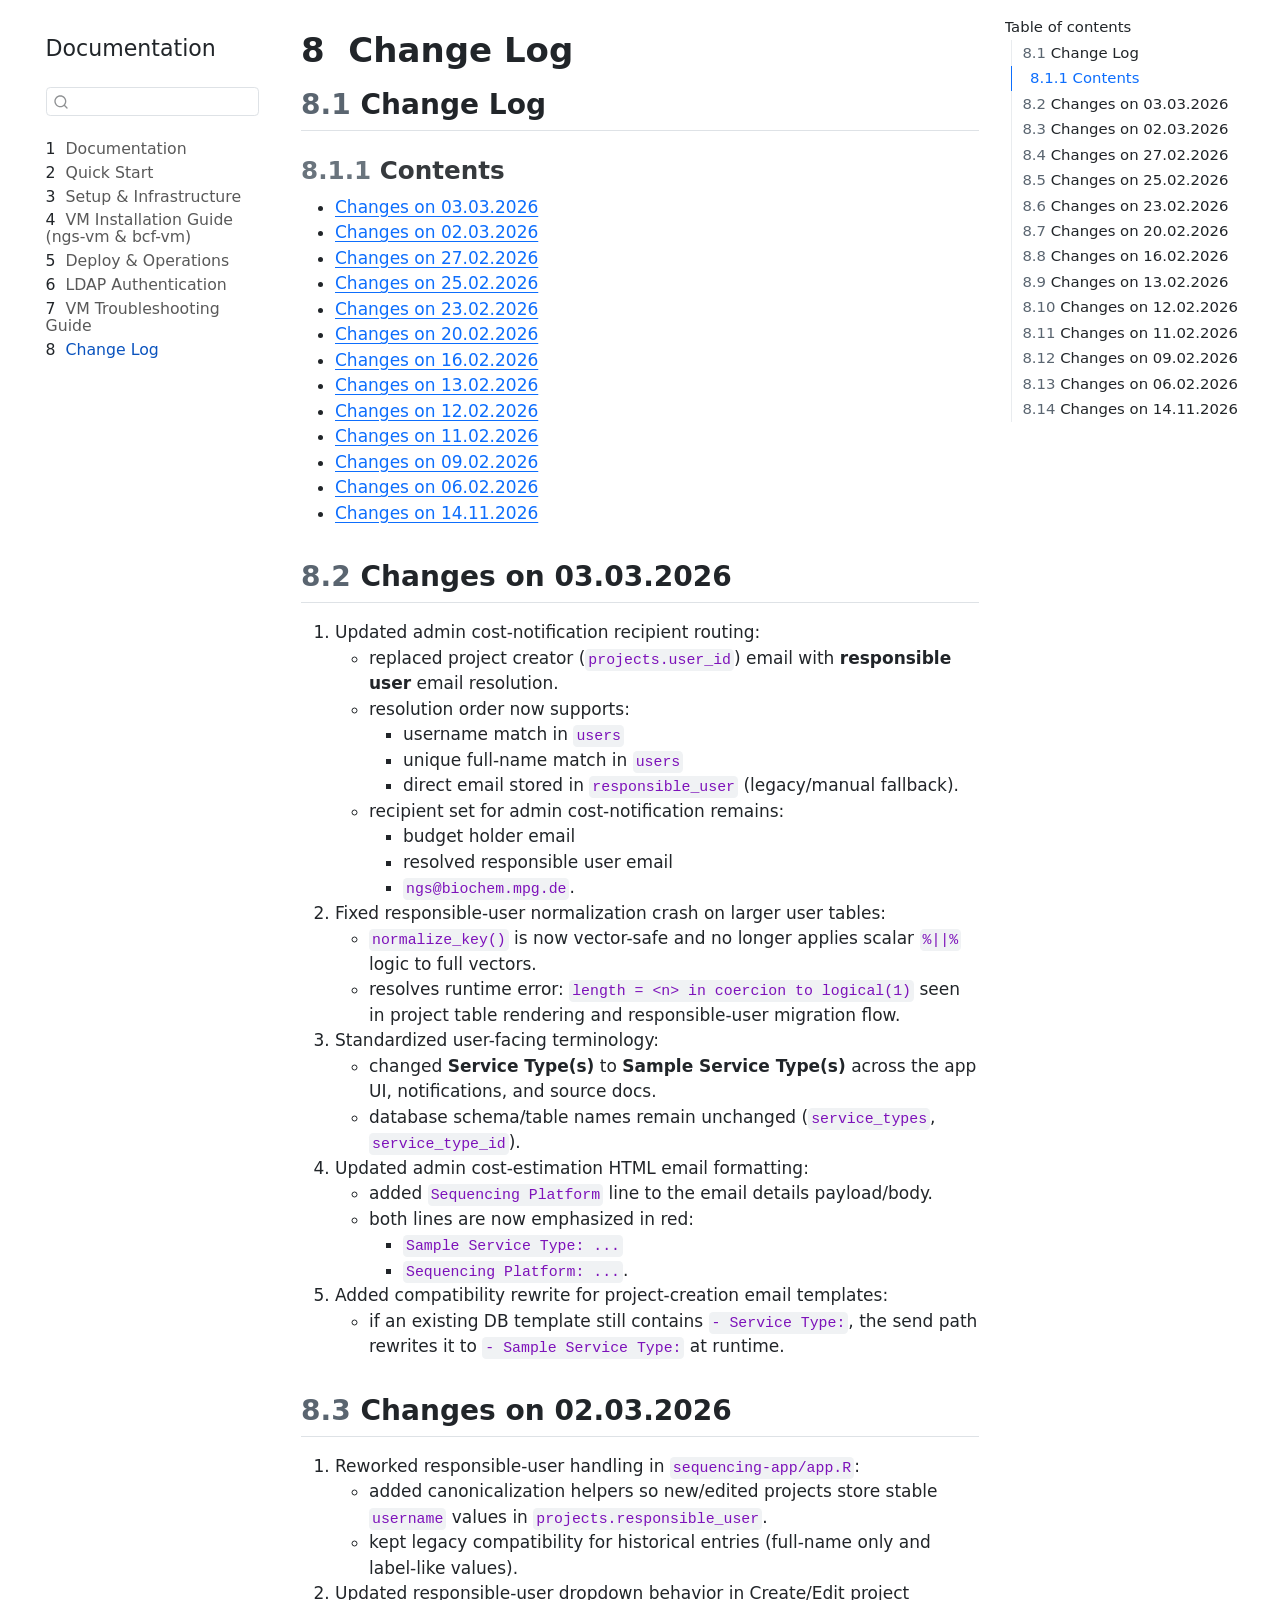
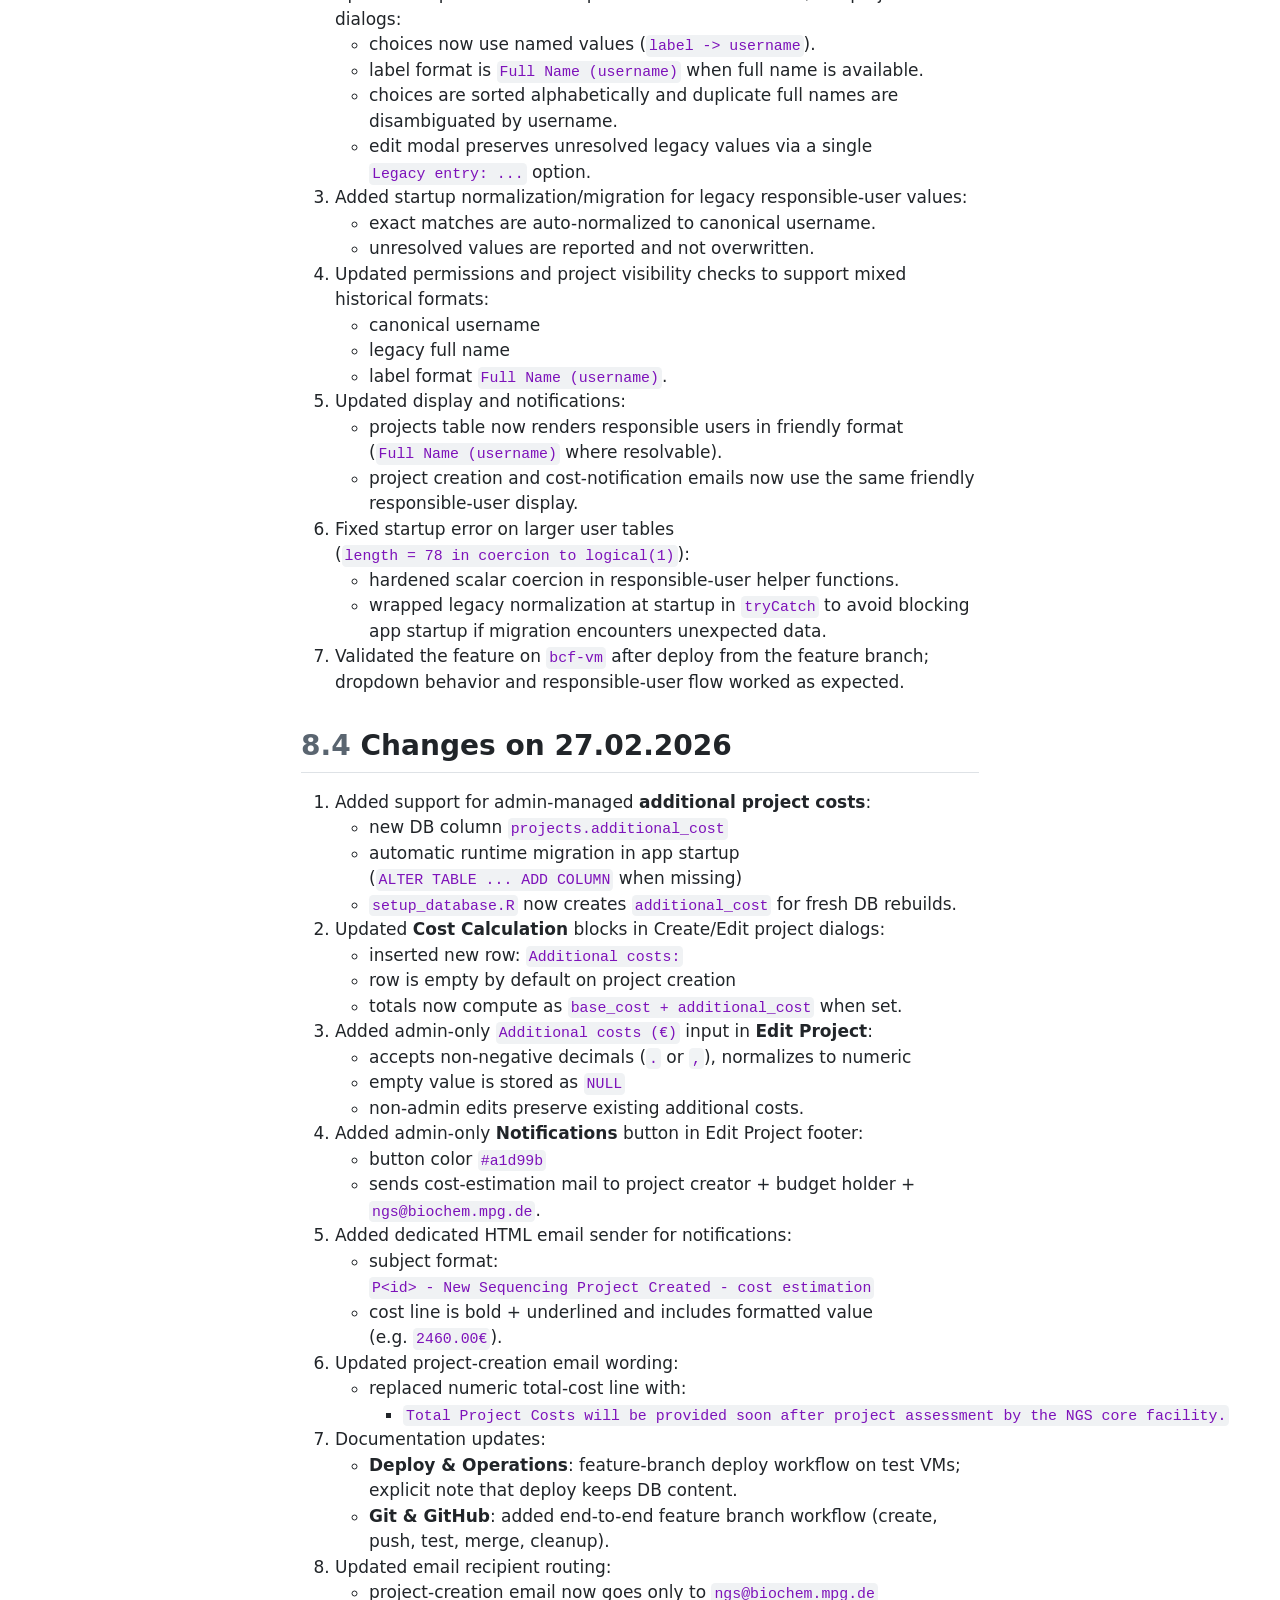
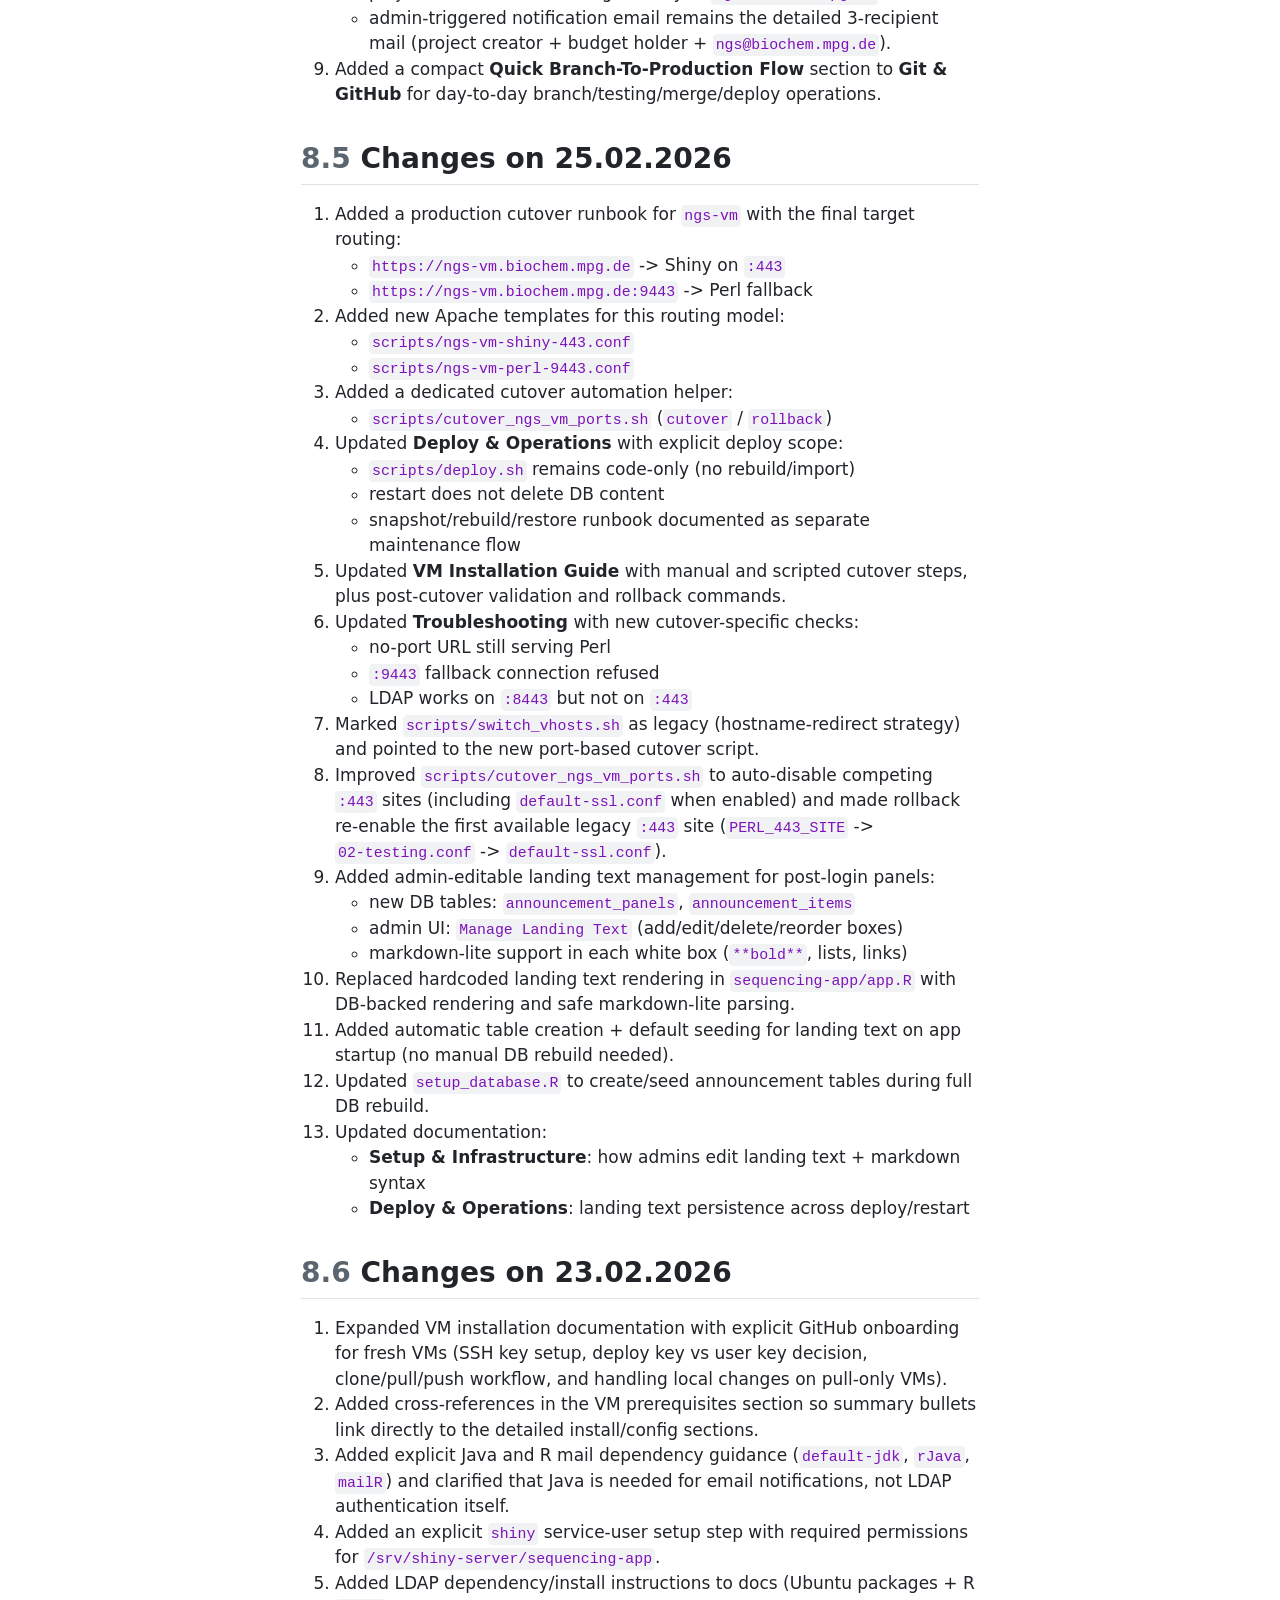
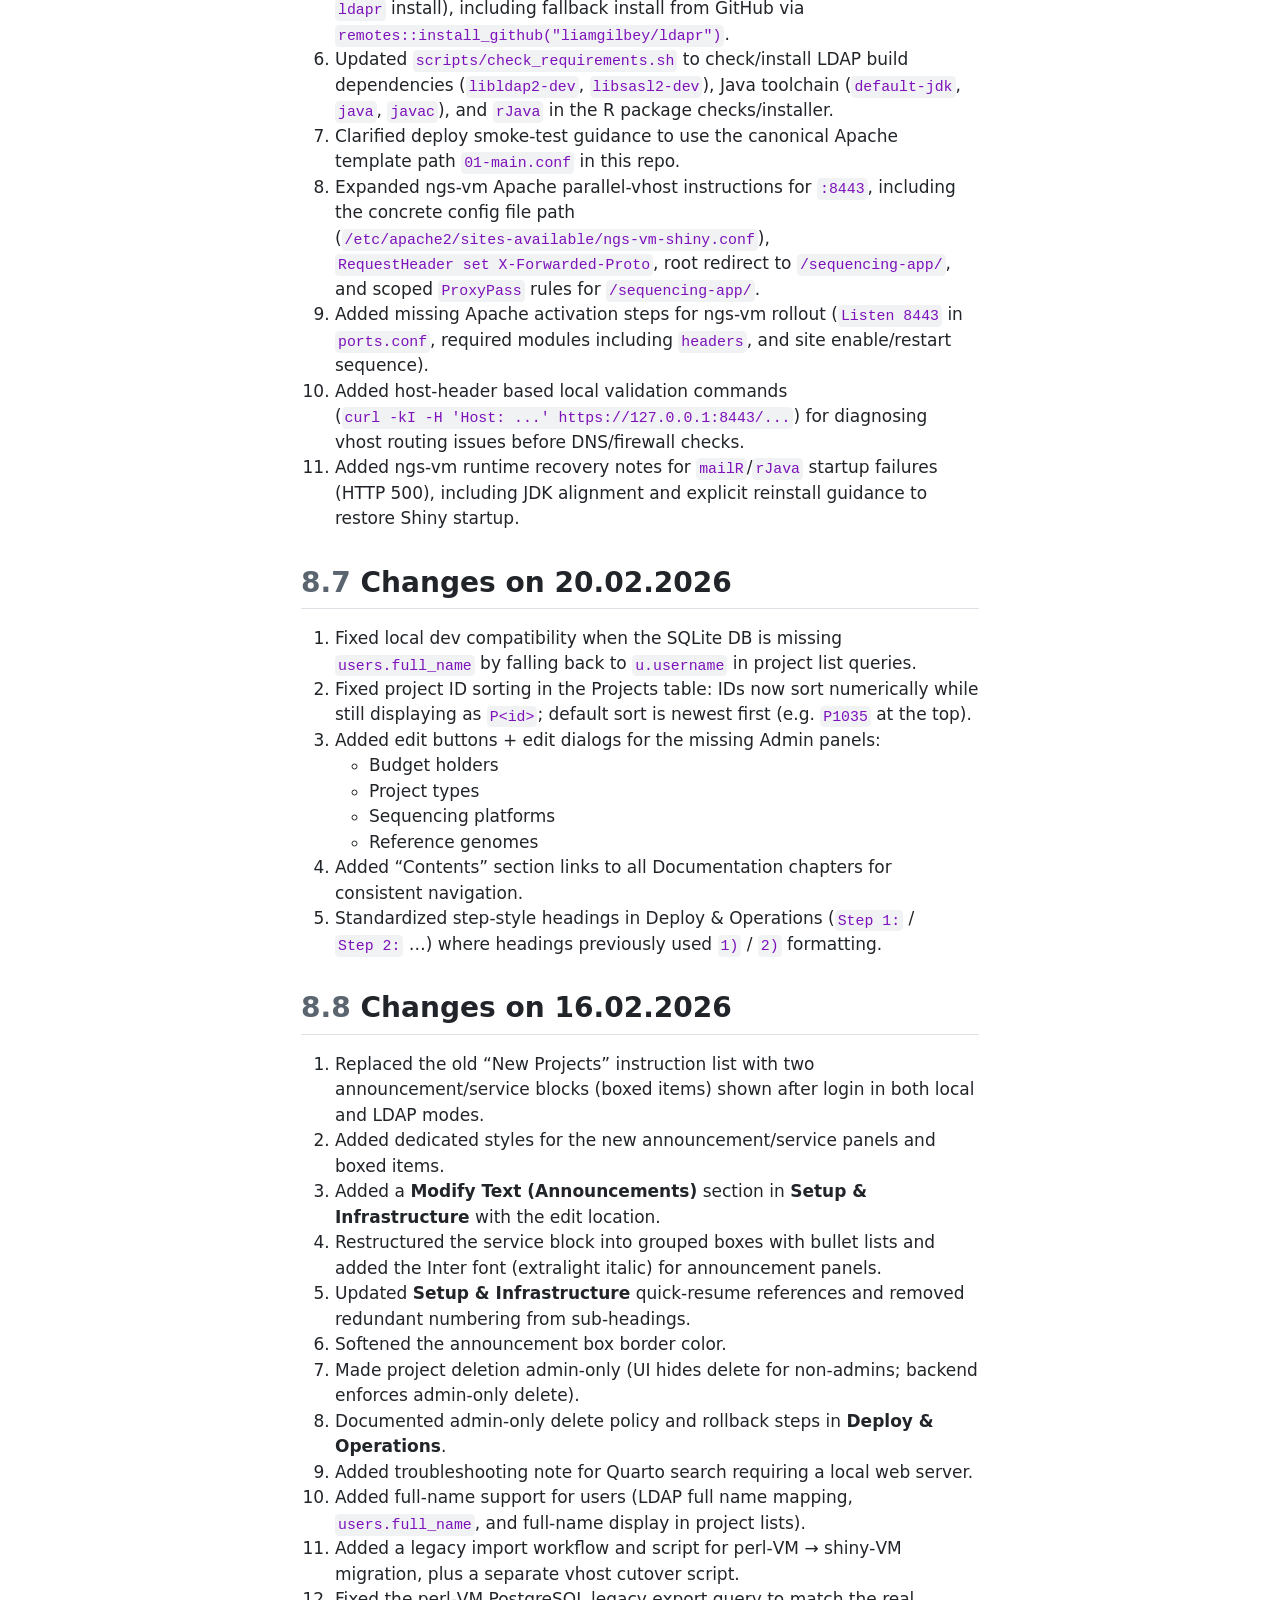
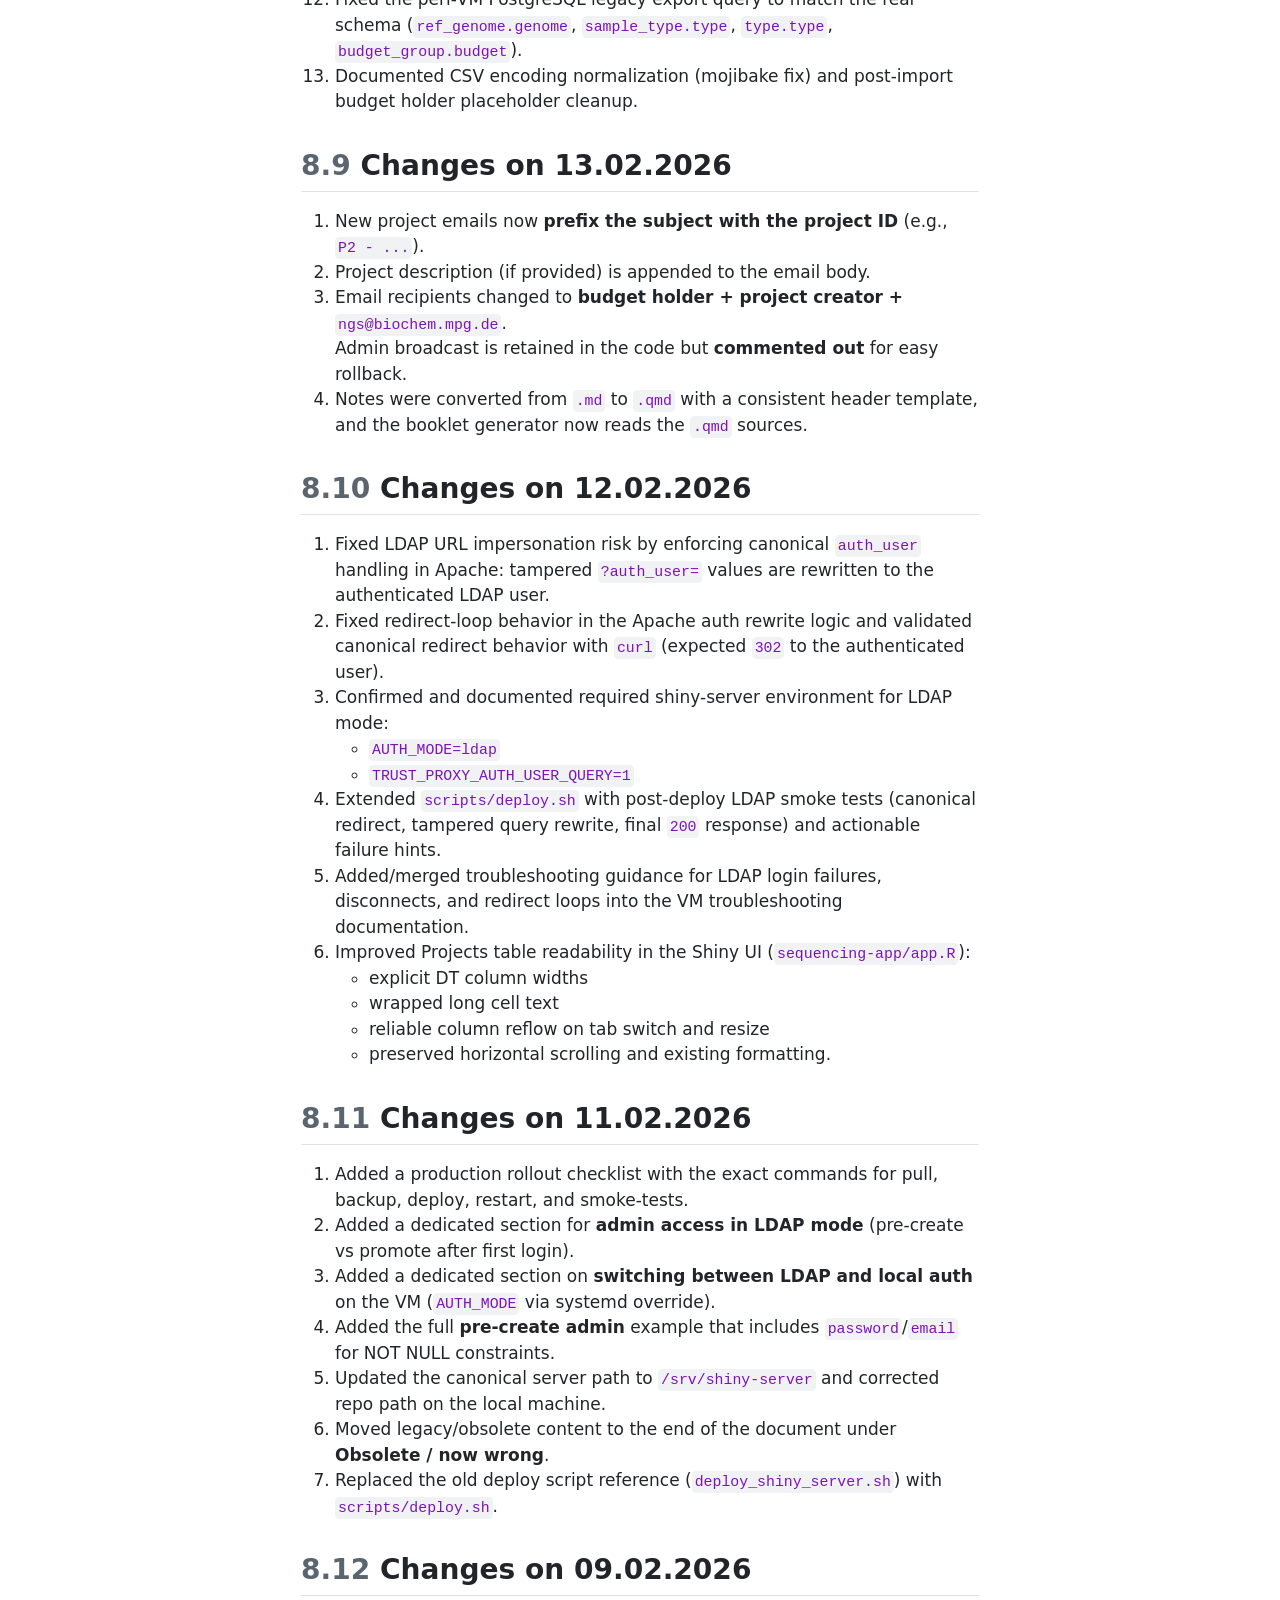
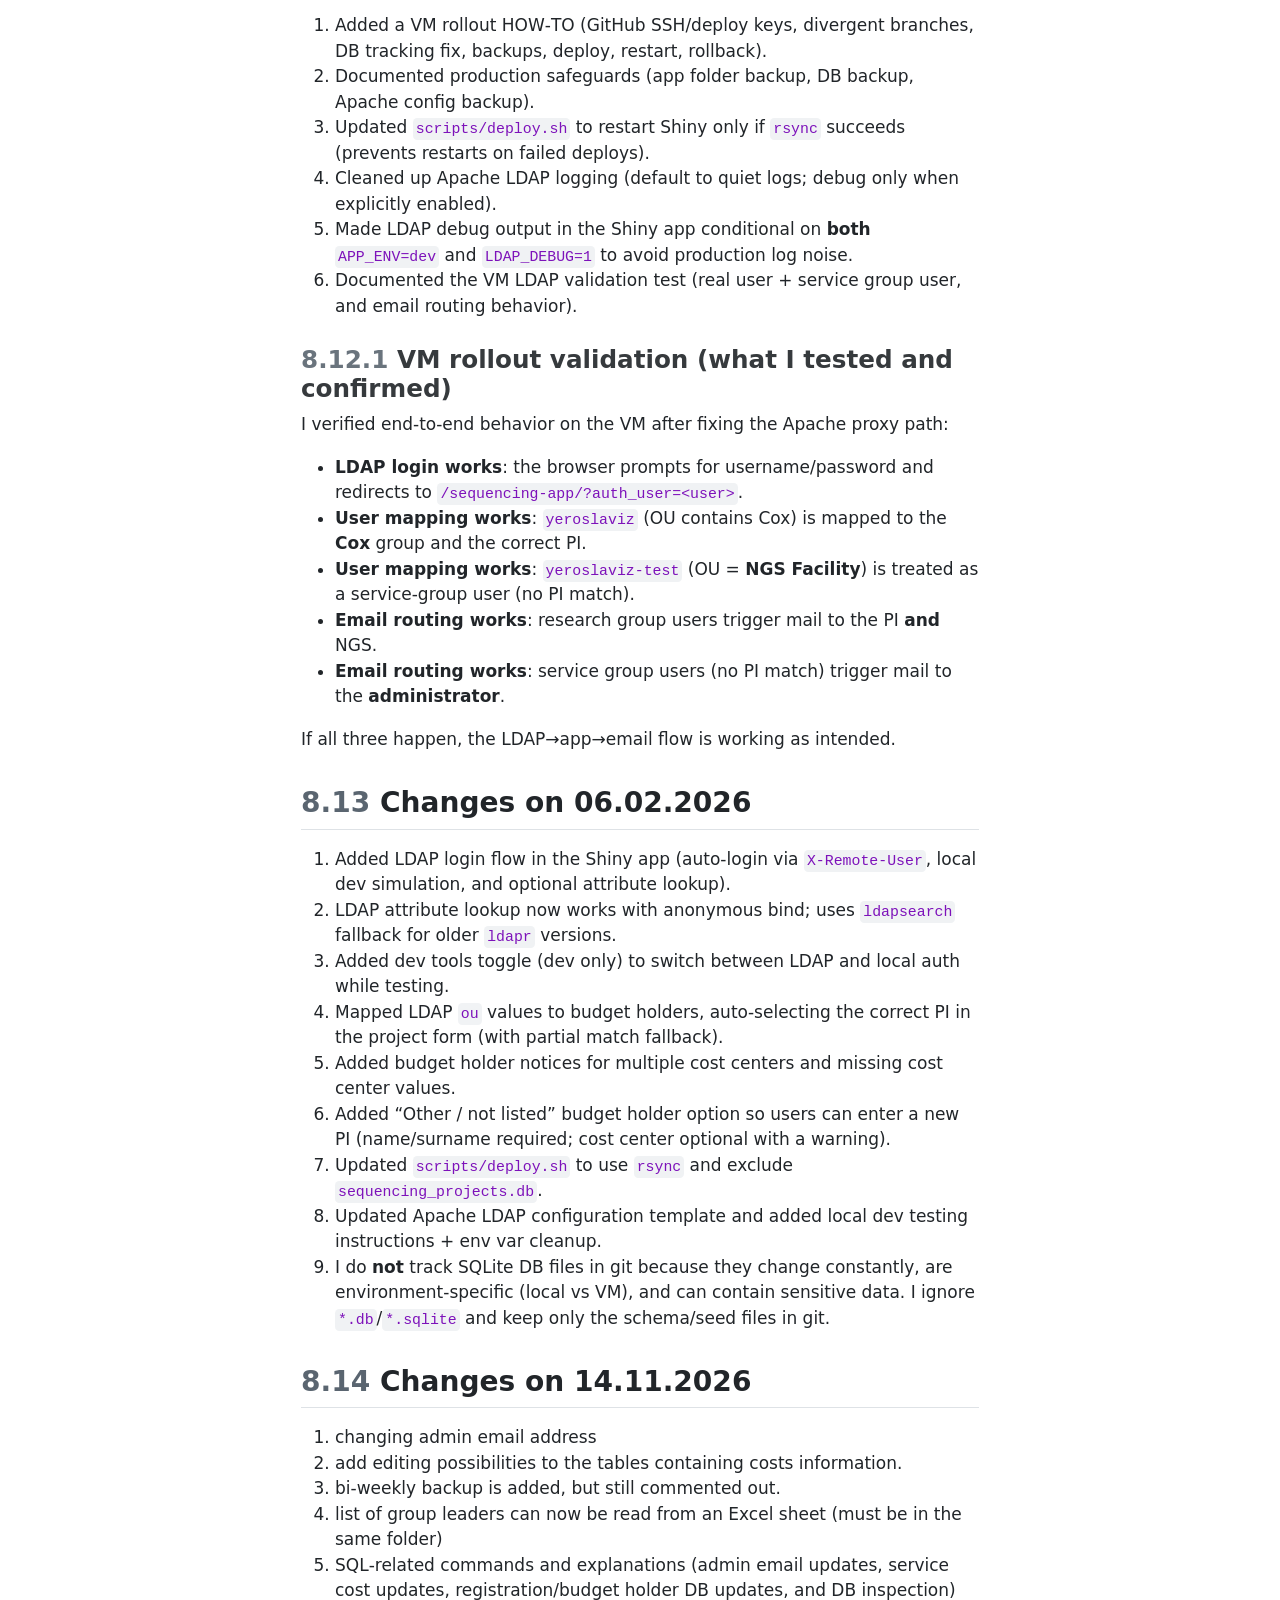
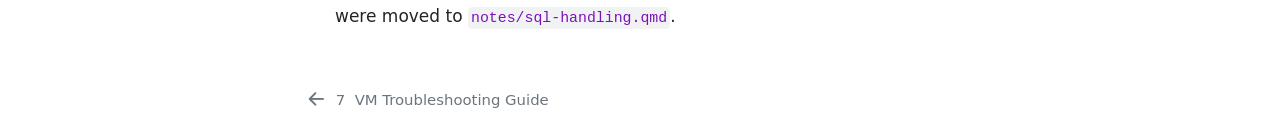
==== chapters/change-log.html @ bef2bb90 "Built site for gh-pages" ====
<!DOCTYPE html>
<html xmlns="http://www.w3.org/1999/xhtml" lang="en" xml:lang="en"><head>

<meta charset="utf-8">
<meta name="generator" content="quarto-1.8.27">

<meta name="viewport" content="width=device-width, initial-scale=1.0, user-scalable=yes">


<title>8&nbsp; Change Log – Documentation</title>
<style>
code{white-space: pre-wrap;}
span.smallcaps{font-variant: small-caps;}
div.columns{display: flex; gap: min(4vw, 1.5em);}
div.column{flex: auto; overflow-x: auto;}
div.hanging-indent{margin-left: 1.5em; text-indent: -1.5em;}
ul.task-list{list-style: none;}
ul.task-list li input[type="checkbox"] {
  width: 0.8em;
  margin: 0 0.8em 0.2em -1em; /* quarto-specific, see https://github.com/quarto-dev/quarto-cli/issues/4556 */ 
  vertical-align: middle;
}
</style>


<script src="../site_libs/quarto-nav/quarto-nav.js"></script>
<script src="../site_libs/quarto-nav/headroom.min.js"></script>
<script src="../site_libs/clipboard/clipboard.min.js"></script>
<script src="../site_libs/quarto-search/autocomplete.umd.js"></script>
<script src="../site_libs/quarto-search/fuse.min.js"></script>
<script src="../site_libs/quarto-search/quarto-search.js"></script>
<meta name="quarto:offset" content="../">
<link href="../chapters/troubleshooting.html" rel="prev">
<script src="../site_libs/quarto-html/quarto.js" type="module"></script>
<script src="../site_libs/quarto-html/tabsets/tabsets.js" type="module"></script>
<script src="../site_libs/quarto-html/axe/axe-check.js" type="module"></script>
<script src="../site_libs/quarto-html/popper.min.js"></script>
<script src="../site_libs/quarto-html/tippy.umd.min.js"></script>
<script src="../site_libs/quarto-html/anchor.min.js"></script>
<link href="../site_libs/quarto-html/tippy.css" rel="stylesheet">
<link href="../site_libs/quarto-html/quarto-syntax-highlighting-ed96de9b727972fe78a7b5d16c58bf87.css" rel="stylesheet" id="quarto-text-highlighting-styles">
<script src="../site_libs/bootstrap/bootstrap.min.js"></script>
<link href="../site_libs/bootstrap/bootstrap-icons.css" rel="stylesheet">
<link href="../site_libs/bootstrap/bootstrap-99913b7803b80b0c1d2b970a25816663.min.css" rel="stylesheet" append-hash="true" id="quarto-bootstrap" data-mode="light">
<script id="quarto-search-options" type="application/json">{
  "location": "sidebar",
  "copy-button": false,
  "collapse-after": 3,
  "panel-placement": "start",
  "type": "textbox",
  "limit": 50,
  "keyboard-shortcut": [
    "f",
    "/",
    "s"
  ],
  "show-item-context": false,
  "language": {
    "search-no-results-text": "No results",
    "search-matching-documents-text": "matching documents",
    "search-copy-link-title": "Copy link to search",
    "search-hide-matches-text": "Hide additional matches",
    "search-more-match-text": "more match in this document",
    "search-more-matches-text": "more matches in this document",
    "search-clear-button-title": "Clear",
    "search-text-placeholder": "",
    "search-detached-cancel-button-title": "Cancel",
    "search-submit-button-title": "Submit",
    "search-label": "Search"
  }
}</script>


</head>

<body class="nav-sidebar floating quarto-light">

<div id="quarto-search-results"></div>
  <header id="quarto-header" class="headroom fixed-top">
  <nav class="quarto-secondary-nav">
    <div class="container-fluid d-flex">
      <button type="button" class="quarto-btn-toggle btn" data-bs-toggle="collapse" role="button" data-bs-target=".quarto-sidebar-collapse-item" aria-controls="quarto-sidebar" aria-expanded="false" aria-label="Toggle sidebar navigation" onclick="if (window.quartoToggleHeadroom) { window.quartoToggleHeadroom(); }">
        <i class="bi bi-layout-text-sidebar-reverse"></i>
      </button>
        <nav class="quarto-page-breadcrumbs" aria-label="breadcrumb"><ol class="breadcrumb"><li class="breadcrumb-item"><a href="../chapters/change-log.html"><span class="chapter-number">8</span>&nbsp; <span class="chapter-title">Change Log</span></a></li></ol></nav>
        <a class="flex-grow-1" role="navigation" data-bs-toggle="collapse" data-bs-target=".quarto-sidebar-collapse-item" aria-controls="quarto-sidebar" aria-expanded="false" aria-label="Toggle sidebar navigation" onclick="if (window.quartoToggleHeadroom) { window.quartoToggleHeadroom(); }">      
        </a>
      <button type="button" class="btn quarto-search-button" aria-label="Search" onclick="window.quartoOpenSearch();">
        <i class="bi bi-search"></i>
      </button>
    </div>
  </nav>
</header>
<!-- content -->
<div id="quarto-content" class="quarto-container page-columns page-rows-contents page-layout-article">
<!-- sidebar -->
  <nav id="quarto-sidebar" class="sidebar collapse collapse-horizontal quarto-sidebar-collapse-item sidebar-navigation floating overflow-auto">
    <div class="pt-lg-2 mt-2 text-left sidebar-header">
    <div class="sidebar-title mb-0 py-0">
      <a href="../">Documentation</a> 
    </div>
      </div>
        <div class="mt-2 flex-shrink-0 align-items-center">
        <div class="sidebar-search">
        <div id="quarto-search" class="" title="Search"></div>
        </div>
        </div>
    <div class="sidebar-menu-container"> 
    <ul class="list-unstyled mt-1">
        <li class="sidebar-item">
  <div class="sidebar-item-container"> 
  <a href="../index.html" class="sidebar-item-text sidebar-link">
 <span class="menu-text"><span class="chapter-number">1</span>&nbsp; <span class="chapter-title">Documentation</span></span></a>
  </div>
</li>
        <li class="sidebar-item">
  <div class="sidebar-item-container"> 
  <a href="../chapters/quick-start.html" class="sidebar-item-text sidebar-link">
 <span class="menu-text"><span class="chapter-number">2</span>&nbsp; <span class="chapter-title">Quick Start</span></span></a>
  </div>
</li>
        <li class="sidebar-item">
  <div class="sidebar-item-container"> 
  <a href="../chapters/setup-infrastructure.html" class="sidebar-item-text sidebar-link">
 <span class="menu-text"><span class="chapter-number">3</span>&nbsp; <span class="chapter-title">Setup &amp; Infrastructure</span></span></a>
  </div>
</li>
        <li class="sidebar-item">
  <div class="sidebar-item-container"> 
  <a href="../chapters/vm-installation.html" class="sidebar-item-text sidebar-link">
 <span class="menu-text"><span class="chapter-number">4</span>&nbsp; <span class="chapter-title">VM Installation Guide (ngs-vm &amp; bcf-vm)</span></span></a>
  </div>
</li>
        <li class="sidebar-item">
  <div class="sidebar-item-container"> 
  <a href="../chapters/deploy-operations.html" class="sidebar-item-text sidebar-link">
 <span class="menu-text"><span class="chapter-number">5</span>&nbsp; <span class="chapter-title">Deploy &amp; Operations</span></span></a>
  </div>
</li>
        <li class="sidebar-item">
  <div class="sidebar-item-container"> 
  <a href="../chapters/ldap-authentication.html" class="sidebar-item-text sidebar-link">
 <span class="menu-text"><span class="chapter-number">6</span>&nbsp; <span class="chapter-title">LDAP Authentication</span></span></a>
  </div>
</li>
        <li class="sidebar-item">
  <div class="sidebar-item-container"> 
  <a href="../chapters/troubleshooting.html" class="sidebar-item-text sidebar-link">
 <span class="menu-text"><span class="chapter-number">7</span>&nbsp; <span class="chapter-title">VM Troubleshooting Guide</span></span></a>
  </div>
</li>
        <li class="sidebar-item">
  <div class="sidebar-item-container"> 
  <a href="../chapters/change-log.html" class="sidebar-item-text sidebar-link active">
 <span class="menu-text"><span class="chapter-number">8</span>&nbsp; <span class="chapter-title">Change Log</span></span></a>
  </div>
</li>
    </ul>
    </div>
</nav>
<div id="quarto-sidebar-glass" class="quarto-sidebar-collapse-item" data-bs-toggle="collapse" data-bs-target=".quarto-sidebar-collapse-item"></div>
<!-- margin-sidebar -->
    <div id="quarto-margin-sidebar" class="sidebar margin-sidebar">
        <nav id="TOC" role="doc-toc" class="toc-active">
    <h2 id="toc-title">Table of contents</h2>
   
  <ul>
  <li><a href="#change-log" id="toc-change-log" class="nav-link active" data-scroll-target="#change-log"><span class="header-section-number">8.1</span> Change Log</a>
  <ul class="collapse">
  <li><a href="#contents" id="toc-contents" class="nav-link" data-scroll-target="#contents"><span class="header-section-number">8.1.1</span> Contents</a></li>
  </ul></li>
  <li><a href="#changes-on-03.03.2026" id="toc-changes-on-03.03.2026" class="nav-link" data-scroll-target="#changes-on-03.03.2026"><span class="header-section-number">8.2</span> Changes on 03.03.2026</a></li>
  <li><a href="#changes-on-02.03.2026" id="toc-changes-on-02.03.2026" class="nav-link" data-scroll-target="#changes-on-02.03.2026"><span class="header-section-number">8.3</span> Changes on 02.03.2026</a></li>
  <li><a href="#changes-on-27.02.2026" id="toc-changes-on-27.02.2026" class="nav-link" data-scroll-target="#changes-on-27.02.2026"><span class="header-section-number">8.4</span> Changes on 27.02.2026</a></li>
  <li><a href="#changes-on-25.02.2026" id="toc-changes-on-25.02.2026" class="nav-link" data-scroll-target="#changes-on-25.02.2026"><span class="header-section-number">8.5</span> Changes on 25.02.2026</a></li>
  <li><a href="#changes-on-23.02.2026" id="toc-changes-on-23.02.2026" class="nav-link" data-scroll-target="#changes-on-23.02.2026"><span class="header-section-number">8.6</span> Changes on 23.02.2026</a></li>
  <li><a href="#changes-on-20.02.2026" id="toc-changes-on-20.02.2026" class="nav-link" data-scroll-target="#changes-on-20.02.2026"><span class="header-section-number">8.7</span> Changes on 20.02.2026</a></li>
  <li><a href="#changes-on-16.02.2026" id="toc-changes-on-16.02.2026" class="nav-link" data-scroll-target="#changes-on-16.02.2026"><span class="header-section-number">8.8</span> Changes on 16.02.2026</a></li>
  <li><a href="#changes-on-13.02.2026" id="toc-changes-on-13.02.2026" class="nav-link" data-scroll-target="#changes-on-13.02.2026"><span class="header-section-number">8.9</span> Changes on 13.02.2026</a></li>
  <li><a href="#changes-on-12.02.2026" id="toc-changes-on-12.02.2026" class="nav-link" data-scroll-target="#changes-on-12.02.2026"><span class="header-section-number">8.10</span> Changes on 12.02.2026</a></li>
  <li><a href="#changes-on-11.02.2026" id="toc-changes-on-11.02.2026" class="nav-link" data-scroll-target="#changes-on-11.02.2026"><span class="header-section-number">8.11</span> Changes on 11.02.2026</a></li>
  <li><a href="#changes-on-09.02.2026" id="toc-changes-on-09.02.2026" class="nav-link" data-scroll-target="#changes-on-09.02.2026"><span class="header-section-number">8.12</span> Changes on 09.02.2026</a>
  <ul class="collapse">
  <li><a href="#vm-rollout-validation-what-i-tested-and-confirmed" id="toc-vm-rollout-validation-what-i-tested-and-confirmed" class="nav-link" data-scroll-target="#vm-rollout-validation-what-i-tested-and-confirmed"><span class="header-section-number">8.12.1</span> VM rollout validation (what I tested and confirmed)</a></li>
  </ul></li>
  <li><a href="#changes-on-06.02.2026" id="toc-changes-on-06.02.2026" class="nav-link" data-scroll-target="#changes-on-06.02.2026"><span class="header-section-number">8.13</span> Changes on 06.02.2026</a></li>
  <li><a href="#changes-on-14.11.2026" id="toc-changes-on-14.11.2026" class="nav-link" data-scroll-target="#changes-on-14.11.2026"><span class="header-section-number">8.14</span> Changes on 14.11.2026</a></li>
  </ul>
</nav>
    </div>
<!-- main -->
<main class="content" id="quarto-document-content">

<header id="title-block-header" class="quarto-title-block default">
<div class="quarto-title">
<h1 class="title"><span class="chapter-number">8</span>&nbsp; <span class="chapter-title">Change Log</span></h1>
</div>



<div class="quarto-title-meta">

    
  
    
  </div>
  


</header>


<section id="change-log" class="level2" data-number="8.1">
<h2 data-number="8.1" class="anchored" data-anchor-id="change-log"><span class="header-section-number">8.1</span> Change Log</h2>
<section id="contents" class="level3" data-number="8.1.1">
<h3 data-number="8.1.1" class="anchored" data-anchor-id="contents"><span class="header-section-number">8.1.1</span> Contents</h3>
<ul>
<li><a href="#changes-on-03.03.2026">Changes on 03.03.2026</a></li>
<li><a href="#changes-on-02.03.2026">Changes on 02.03.2026</a></li>
<li><a href="#changes-on-27.02.2026">Changes on 27.02.2026</a></li>
<li><a href="#changes-on-25.02.2026">Changes on 25.02.2026</a></li>
<li><a href="#changes-on-23.02.2026">Changes on 23.02.2026</a></li>
<li><a href="#changes-on-20.02.2026">Changes on 20.02.2026</a></li>
<li><a href="#changes-on-16.02.2026">Changes on 16.02.2026</a></li>
<li><a href="#changes-on-13.02.2026">Changes on 13.02.2026</a></li>
<li><a href="#changes-on-12.02.2026">Changes on 12.02.2026</a></li>
<li><a href="#changes-on-11.02.2026">Changes on 11.02.2026</a></li>
<li><a href="#changes-on-09.02.2026">Changes on 09.02.2026</a></li>
<li><a href="#changes-on-06.02.2026">Changes on 06.02.2026</a></li>
<li><a href="#changes-on-14.11.2026">Changes on 14.11.2026</a></li>
</ul>
</section>
</section>
<section id="changes-on-03.03.2026" class="level2" data-number="8.2">
<h2 data-number="8.2" class="anchored" data-anchor-id="changes-on-03.03.2026"><span class="header-section-number">8.2</span> Changes on 03.03.2026</h2>
<ol type="1">
<li>Updated admin cost-notification recipient routing:
<ul>
<li>replaced project creator (<code>projects.user_id</code>) email with <strong>responsible user</strong> email resolution.</li>
<li>resolution order now supports:
<ul>
<li>username match in <code>users</code></li>
<li>unique full-name match in <code>users</code></li>
<li>direct email stored in <code>responsible_user</code> (legacy/manual fallback).</li>
</ul></li>
<li>recipient set for admin cost-notification remains:
<ul>
<li>budget holder email</li>
<li>resolved responsible user email</li>
<li><code>ngs@biochem.mpg.de</code>.</li>
</ul></li>
</ul></li>
<li>Fixed responsible-user normalization crash on larger user tables:
<ul>
<li><code>normalize_key()</code> is now vector-safe and no longer applies scalar <code>%||%</code> logic to full vectors.</li>
<li>resolves runtime error: <code>length = &lt;n&gt; in coercion to logical(1)</code> seen in project table rendering and responsible-user migration flow.</li>
</ul></li>
<li>Standardized user-facing terminology:
<ul>
<li>changed <strong>Service Type(s)</strong> to <strong>Sample Service Type(s)</strong> across the app UI, notifications, and source docs.</li>
<li>database schema/table names remain unchanged (<code>service_types</code>, <code>service_type_id</code>).</li>
</ul></li>
<li>Updated admin cost-estimation HTML email formatting:
<ul>
<li>added <code>Sequencing Platform</code> line to the email details payload/body.</li>
<li>both lines are now emphasized in red:
<ul>
<li><code>Sample Service Type: ...</code></li>
<li><code>Sequencing Platform: ...</code>.</li>
</ul></li>
</ul></li>
<li>Added compatibility rewrite for project-creation email templates:
<ul>
<li>if an existing DB template still contains <code>- Service Type:</code>, the send path rewrites it to <code>- Sample Service Type:</code> at runtime.</li>
</ul></li>
</ol>
</section>
<section id="changes-on-02.03.2026" class="level2" data-number="8.3">
<h2 data-number="8.3" class="anchored" data-anchor-id="changes-on-02.03.2026"><span class="header-section-number">8.3</span> Changes on 02.03.2026</h2>
<ol type="1">
<li>Reworked responsible-user handling in <code>sequencing-app/app.R</code>:
<ul>
<li>added canonicalization helpers so new/edited projects store stable <code>username</code> values in <code>projects.responsible_user</code>.</li>
<li>kept legacy compatibility for historical entries (full-name only and label-like values).</li>
</ul></li>
<li>Updated responsible-user dropdown behavior in Create/Edit project dialogs:
<ul>
<li>choices now use named values (<code>label -&gt; username</code>).</li>
<li>label format is <code>Full Name (username)</code> when full name is available.</li>
<li>choices are sorted alphabetically and duplicate full names are disambiguated by username.</li>
<li>edit modal preserves unresolved legacy values via a single <code>Legacy entry: ...</code> option.</li>
</ul></li>
<li>Added startup normalization/migration for legacy responsible-user values:
<ul>
<li>exact matches are auto-normalized to canonical username.</li>
<li>unresolved values are reported and not overwritten.</li>
</ul></li>
<li>Updated permissions and project visibility checks to support mixed historical formats:
<ul>
<li>canonical username</li>
<li>legacy full name</li>
<li>label format <code>Full Name (username)</code>.</li>
</ul></li>
<li>Updated display and notifications:
<ul>
<li>projects table now renders responsible users in friendly format (<code>Full Name (username)</code> where resolvable).</li>
<li>project creation and cost-notification emails now use the same friendly responsible-user display.</li>
</ul></li>
<li>Fixed startup error on larger user tables (<code>length = 78 in coercion to logical(1)</code>):
<ul>
<li>hardened scalar coercion in responsible-user helper functions.</li>
<li>wrapped legacy normalization at startup in <code>tryCatch</code> to avoid blocking app startup if migration encounters unexpected data.</li>
</ul></li>
<li>Validated the feature on <code>bcf-vm</code> after deploy from the feature branch; dropdown behavior and responsible-user flow worked as expected.</li>
</ol>
</section>
<section id="changes-on-27.02.2026" class="level2" data-number="8.4">
<h2 data-number="8.4" class="anchored" data-anchor-id="changes-on-27.02.2026"><span class="header-section-number">8.4</span> Changes on 27.02.2026</h2>
<ol type="1">
<li>Added support for admin-managed <strong>additional project costs</strong>:
<ul>
<li>new DB column <code>projects.additional_cost</code></li>
<li>automatic runtime migration in app startup (<code>ALTER TABLE ... ADD COLUMN</code> when missing)</li>
<li><code>setup_database.R</code> now creates <code>additional_cost</code> for fresh DB rebuilds.</li>
</ul></li>
<li>Updated <strong>Cost Calculation</strong> blocks in Create/Edit project dialogs:
<ul>
<li>inserted new row: <code>Additional costs:</code></li>
<li>row is empty by default on project creation</li>
<li>totals now compute as <code>base_cost + additional_cost</code> when set.</li>
</ul></li>
<li>Added admin-only <code>Additional costs (€)</code> input in <strong>Edit Project</strong>:
<ul>
<li>accepts non-negative decimals (<code>.</code> or <code>,</code>), normalizes to numeric</li>
<li>empty value is stored as <code>NULL</code></li>
<li>non-admin edits preserve existing additional costs.</li>
</ul></li>
<li>Added admin-only <strong>Notifications</strong> button in Edit Project footer:
<ul>
<li>button color <code>#a1d99b</code></li>
<li>sends cost-estimation mail to project creator + budget holder + <code>ngs@biochem.mpg.de</code>.</li>
</ul></li>
<li>Added dedicated HTML email sender for notifications:
<ul>
<li>subject format: <code>P&lt;id&gt; - New Sequencing Project Created - cost estimation</code></li>
<li>cost line is bold + underlined and includes formatted value (e.g.&nbsp;<code>2460.00€</code>).</li>
</ul></li>
<li>Updated project-creation email wording:
<ul>
<li>replaced numeric total-cost line with:
<ul>
<li><code>Total Project Costs will be provided soon after project assessment by the NGS core facility.</code></li>
</ul></li>
</ul></li>
<li>Documentation updates:
<ul>
<li><strong>Deploy &amp; Operations</strong>: feature-branch deploy workflow on test VMs; explicit note that deploy keeps DB content.</li>
<li><strong>Git &amp; GitHub</strong>: added end-to-end feature branch workflow (create, push, test, merge, cleanup).</li>
</ul></li>
<li>Updated email recipient routing:
<ul>
<li>project-creation email now goes only to <code>ngs@biochem.mpg.de</code></li>
<li>admin-triggered notification email remains the detailed 3-recipient mail (project creator + budget holder + <code>ngs@biochem.mpg.de</code>).</li>
</ul></li>
<li>Added a compact <strong>Quick Branch-To-Production Flow</strong> section to <strong>Git &amp; GitHub</strong> for day-to-day branch/testing/merge/deploy operations.</li>
</ol>
</section>
<section id="changes-on-25.02.2026" class="level2" data-number="8.5">
<h2 data-number="8.5" class="anchored" data-anchor-id="changes-on-25.02.2026"><span class="header-section-number">8.5</span> Changes on 25.02.2026</h2>
<ol type="1">
<li>Added a production cutover runbook for <code>ngs-vm</code> with the final target routing:
<ul>
<li><code>https://ngs-vm.biochem.mpg.de</code> -&gt; Shiny on <code>:443</code></li>
<li><code>https://ngs-vm.biochem.mpg.de:9443</code> -&gt; Perl fallback</li>
</ul></li>
<li>Added new Apache templates for this routing model:
<ul>
<li><code>scripts/ngs-vm-shiny-443.conf</code></li>
<li><code>scripts/ngs-vm-perl-9443.conf</code></li>
</ul></li>
<li>Added a dedicated cutover automation helper:
<ul>
<li><code>scripts/cutover_ngs_vm_ports.sh</code> (<code>cutover</code> / <code>rollback</code>)</li>
</ul></li>
<li>Updated <strong>Deploy &amp; Operations</strong> with explicit deploy scope:
<ul>
<li><code>scripts/deploy.sh</code> remains code-only (no rebuild/import)</li>
<li>restart does not delete DB content</li>
<li>snapshot/rebuild/restore runbook documented as separate maintenance flow</li>
</ul></li>
<li>Updated <strong>VM Installation Guide</strong> with manual and scripted cutover steps, plus post-cutover validation and rollback commands.</li>
<li>Updated <strong>Troubleshooting</strong> with new cutover-specific checks:
<ul>
<li>no-port URL still serving Perl</li>
<li><code>:9443</code> fallback connection refused</li>
<li>LDAP works on <code>:8443</code> but not on <code>:443</code></li>
</ul></li>
<li>Marked <code>scripts/switch_vhosts.sh</code> as legacy (hostname-redirect strategy) and pointed to the new port-based cutover script.</li>
<li>Improved <code>scripts/cutover_ngs_vm_ports.sh</code> to auto-disable competing <code>:443</code> sites (including <code>default-ssl.conf</code> when enabled) and made rollback re-enable the first available legacy <code>:443</code> site (<code>PERL_443_SITE</code> -&gt; <code>02-testing.conf</code> -&gt; <code>default-ssl.conf</code>).</li>
<li>Added admin-editable landing text management for post-login panels:
<ul>
<li>new DB tables: <code>announcement_panels</code>, <code>announcement_items</code></li>
<li>admin UI: <code>Manage Landing Text</code> (add/edit/delete/reorder boxes)</li>
<li>markdown-lite support in each white box (<code>**bold**</code>, lists, links)</li>
</ul></li>
<li>Replaced hardcoded landing text rendering in <code>sequencing-app/app.R</code> with DB-backed rendering and safe markdown-lite parsing.</li>
<li>Added automatic table creation + default seeding for landing text on app startup (no manual DB rebuild needed).</li>
<li>Updated <code>setup_database.R</code> to create/seed announcement tables during full DB rebuild.</li>
<li>Updated documentation:
<ul>
<li><strong>Setup &amp; Infrastructure</strong>: how admins edit landing text + markdown syntax</li>
<li><strong>Deploy &amp; Operations</strong>: landing text persistence across deploy/restart</li>
</ul></li>
</ol>
</section>
<section id="changes-on-23.02.2026" class="level2" data-number="8.6">
<h2 data-number="8.6" class="anchored" data-anchor-id="changes-on-23.02.2026"><span class="header-section-number">8.6</span> Changes on 23.02.2026</h2>
<ol type="1">
<li>Expanded VM installation documentation with explicit GitHub onboarding for fresh VMs (SSH key setup, deploy key vs user key decision, clone/pull/push workflow, and handling local changes on pull‑only VMs).</li>
<li>Added cross‑references in the VM prerequisites section so summary bullets link directly to the detailed install/config sections.</li>
<li>Added explicit Java and R mail dependency guidance (<code>default-jdk</code>, <code>rJava</code>, <code>mailR</code>) and clarified that Java is needed for email notifications, not LDAP authentication itself.</li>
<li>Added an explicit <code>shiny</code> service-user setup step with required permissions for <code>/srv/shiny-server/sequencing-app</code>.</li>
<li>Added LDAP dependency/install instructions to docs (Ubuntu packages + R <code>ldapr</code> install), including fallback install from GitHub via <code>remotes::install_github("liamgilbey/ldapr")</code>.</li>
<li>Updated <code>scripts/check_requirements.sh</code> to check/install LDAP build dependencies (<code>libldap2-dev</code>, <code>libsasl2-dev</code>), Java toolchain (<code>default-jdk</code>, <code>java</code>, <code>javac</code>), and <code>rJava</code> in the R package checks/installer.</li>
<li>Clarified deploy smoke-test guidance to use the canonical Apache template path <code>01-main.conf</code> in this repo.</li>
<li>Expanded ngs-vm Apache parallel-vhost instructions for <code>:8443</code>, including the concrete config file path (<code>/etc/apache2/sites-available/ngs-vm-shiny.conf</code>), <code>RequestHeader set X-Forwarded-Proto</code>, root redirect to <code>/sequencing-app/</code>, and scoped <code>ProxyPass</code> rules for <code>/sequencing-app/</code>.</li>
<li>Added missing Apache activation steps for ngs-vm rollout (<code>Listen 8443</code> in <code>ports.conf</code>, required modules including <code>headers</code>, and site enable/restart sequence).</li>
<li>Added host-header based local validation commands (<code>curl -kI -H 'Host: ...' https://127.0.0.1:8443/...</code>) for diagnosing vhost routing issues before DNS/firewall checks.</li>
<li>Added ngs-vm runtime recovery notes for <code>mailR</code>/<code>rJava</code> startup failures (HTTP 500), including JDK alignment and explicit reinstall guidance to restore Shiny startup.</li>
</ol>
</section>
<section id="changes-on-20.02.2026" class="level2" data-number="8.7">
<h2 data-number="8.7" class="anchored" data-anchor-id="changes-on-20.02.2026"><span class="header-section-number">8.7</span> Changes on 20.02.2026</h2>
<ol type="1">
<li>Fixed local dev compatibility when the SQLite DB is missing <code>users.full_name</code> by falling back to <code>u.username</code> in project list queries.</li>
<li>Fixed project ID sorting in the Projects table: IDs now sort numerically while still displaying as <code>P&lt;id&gt;</code>; default sort is newest first (e.g.&nbsp;<code>P1035</code> at the top).</li>
<li>Added edit buttons + edit dialogs for the missing Admin panels:
<ul>
<li>Budget holders</li>
<li>Project types</li>
<li>Sequencing platforms</li>
<li>Reference genomes</li>
</ul></li>
<li>Added “Contents” section links to all Documentation chapters for consistent navigation.</li>
<li>Standardized step-style headings in Deploy &amp; Operations (<code>Step 1:</code> / <code>Step 2:</code> …) where headings previously used <code>1)</code> / <code>2)</code> formatting.</li>
</ol>
</section>
<section id="changes-on-16.02.2026" class="level2" data-number="8.8">
<h2 data-number="8.8" class="anchored" data-anchor-id="changes-on-16.02.2026"><span class="header-section-number">8.8</span> Changes on 16.02.2026</h2>
<ol type="1">
<li>Replaced the old “New Projects” instruction list with two announcement/service blocks (boxed items) shown after login in both local and LDAP modes.</li>
<li>Added dedicated styles for the new announcement/service panels and boxed items.</li>
<li>Added a <strong>Modify Text (Announcements)</strong> section in <strong>Setup &amp; Infrastructure</strong> with the edit location.</li>
<li>Restructured the service block into grouped boxes with bullet lists and added the Inter font (extralight italic) for announcement panels.</li>
<li>Updated <strong>Setup &amp; Infrastructure</strong> quick‑resume references and removed redundant numbering from sub‑headings.</li>
<li>Softened the announcement box border color.</li>
<li>Made project deletion admin‑only (UI hides delete for non‑admins; backend enforces admin‑only delete).</li>
<li>Documented admin‑only delete policy and rollback steps in <strong>Deploy &amp; Operations</strong>.</li>
<li>Added troubleshooting note for Quarto search requiring a local web server.</li>
<li>Added full‑name support for users (LDAP full name mapping, <code>users.full_name</code>, and full‑name display in project lists).</li>
<li>Added a legacy import workflow and script for perl‑VM → shiny‑VM migration, plus a separate vhost cutover script.</li>
<li>Fixed the perl‑VM PostgreSQL legacy export query to match the real schema (<code>ref_genome.genome</code>, <code>sample_type.type</code>, <code>type.type</code>, <code>budget_group.budget</code>).</li>
<li>Documented CSV encoding normalization (mojibake fix) and post‑import budget holder placeholder cleanup.</li>
</ol>
</section>
<section id="changes-on-13.02.2026" class="level2" data-number="8.9">
<h2 data-number="8.9" class="anchored" data-anchor-id="changes-on-13.02.2026"><span class="header-section-number">8.9</span> Changes on 13.02.2026</h2>
<ol type="1">
<li>New project emails now <strong>prefix the subject with the project ID</strong> (e.g., <code>P2 - ...</code>).</li>
<li>Project description (if provided) is appended to the email body.</li>
<li>Email recipients changed to <strong>budget holder + project creator + <code>ngs@biochem.mpg.de</code></strong>.<br>
Admin broadcast is retained in the code but <strong>commented out</strong> for easy rollback.</li>
<li>Notes were converted from <code>.md</code> to <code>.qmd</code> with a consistent header template, and the booklet generator now reads the <code>.qmd</code> sources.</li>
</ol>
</section>
<section id="changes-on-12.02.2026" class="level2" data-number="8.10">
<h2 data-number="8.10" class="anchored" data-anchor-id="changes-on-12.02.2026"><span class="header-section-number">8.10</span> Changes on 12.02.2026</h2>
<ol type="1">
<li>Fixed LDAP URL impersonation risk by enforcing canonical <code>auth_user</code> handling in Apache: tampered <code>?auth_user=</code> values are rewritten to the authenticated LDAP user.</li>
<li>Fixed redirect-loop behavior in the Apache auth rewrite logic and validated canonical redirect behavior with <code>curl</code> (expected <code>302</code> to the authenticated user).</li>
<li>Confirmed and documented required shiny-server environment for LDAP mode:
<ul>
<li><code>AUTH_MODE=ldap</code></li>
<li><code>TRUST_PROXY_AUTH_USER_QUERY=1</code></li>
</ul></li>
<li>Extended <code>scripts/deploy.sh</code> with post-deploy LDAP smoke tests (canonical redirect, tampered query rewrite, final <code>200</code> response) and actionable failure hints.</li>
<li>Added/merged troubleshooting guidance for LDAP login failures, disconnects, and redirect loops into the VM troubleshooting documentation.</li>
<li>Improved Projects table readability in the Shiny UI (<code>sequencing-app/app.R</code>):
<ul>
<li>explicit DT column widths</li>
<li>wrapped long cell text</li>
<li>reliable column reflow on tab switch and resize</li>
<li>preserved horizontal scrolling and existing formatting.</li>
</ul></li>
</ol>
</section>
<section id="changes-on-11.02.2026" class="level2" data-number="8.11">
<h2 data-number="8.11" class="anchored" data-anchor-id="changes-on-11.02.2026"><span class="header-section-number">8.11</span> Changes on 11.02.2026</h2>
<ol type="1">
<li>Added a production rollout checklist with the exact commands for pull, backup, deploy, restart, and smoke‑tests.</li>
<li>Added a dedicated section for <strong>admin access in LDAP mode</strong> (pre‑create vs promote after first login).</li>
<li>Added a dedicated section on <strong>switching between LDAP and local auth</strong> on the VM (<code>AUTH_MODE</code> via systemd override).</li>
<li>Added the full <strong>pre‑create admin</strong> example that includes <code>password</code>/<code>email</code> for NOT NULL constraints.</li>
<li>Updated the canonical server path to <code>/srv/shiny-server</code> and corrected repo path on the local machine.</li>
<li>Moved legacy/obsolete content to the end of the document under <strong>Obsolete / now wrong</strong>.</li>
<li>Replaced the old deploy script reference (<code>deploy_shiny_server.sh</code>) with <code>scripts/deploy.sh</code>.</li>
</ol>
</section>
<section id="changes-on-09.02.2026" class="level2" data-number="8.12">
<h2 data-number="8.12" class="anchored" data-anchor-id="changes-on-09.02.2026"><span class="header-section-number">8.12</span> Changes on 09.02.2026</h2>
<ol type="1">
<li>Added a VM rollout HOW‑TO (GitHub SSH/deploy keys, divergent branches, DB tracking fix, backups, deploy, restart, rollback).</li>
<li>Documented production safeguards (app folder backup, DB backup, Apache config backup).</li>
<li>Updated <code>scripts/deploy.sh</code> to restart Shiny only if <code>rsync</code> succeeds (prevents restarts on failed deploys).</li>
<li>Cleaned up Apache LDAP logging (default to quiet logs; debug only when explicitly enabled).</li>
<li>Made LDAP debug output in the Shiny app conditional on <strong>both</strong> <code>APP_ENV=dev</code> and <code>LDAP_DEBUG=1</code> to avoid production log noise.</li>
<li>Documented the VM LDAP validation test (real user + service group user, and email routing behavior).</li>
</ol>
<section id="vm-rollout-validation-what-i-tested-and-confirmed" class="level3" data-number="8.12.1">
<h3 data-number="8.12.1" class="anchored" data-anchor-id="vm-rollout-validation-what-i-tested-and-confirmed"><span class="header-section-number">8.12.1</span> VM rollout validation (what I tested and confirmed)</h3>
<p>I verified end‑to‑end behavior on the VM after fixing the Apache proxy path:</p>
<ul>
<li><strong>LDAP login works</strong>: the browser prompts for username/password and redirects to <code>/sequencing-app/?auth_user=&lt;user&gt;</code>.</li>
<li><strong>User mapping works</strong>: <code>yeroslaviz</code> (OU contains Cox) is mapped to the <strong>Cox</strong> group and the correct PI.</li>
<li><strong>User mapping works</strong>: <code>yeroslaviz-test</code> (OU = <strong>NGS Facility</strong>) is treated as a service‑group user (no PI match).</li>
<li><strong>Email routing works</strong>: research group users trigger mail to the PI <strong>and</strong> NGS.</li>
<li><strong>Email routing works</strong>: service group users (no PI match) trigger mail to the <strong>administrator</strong>.</li>
</ul>
<p>If all three happen, the LDAP→app→email flow is working as intended.</p>
</section>
</section>
<section id="changes-on-06.02.2026" class="level2" data-number="8.13">
<h2 data-number="8.13" class="anchored" data-anchor-id="changes-on-06.02.2026"><span class="header-section-number">8.13</span> Changes on 06.02.2026</h2>
<ol type="1">
<li>Added LDAP login flow in the Shiny app (auto‑login via <code>X-Remote-User</code>, local dev simulation, and optional attribute lookup).</li>
<li>LDAP attribute lookup now works with anonymous bind; uses <code>ldapsearch</code> fallback for older <code>ldapr</code> versions.</li>
<li>Added dev tools toggle (dev only) to switch between LDAP and local auth while testing.</li>
<li>Mapped LDAP <code>ou</code> values to budget holders, auto‑selecting the correct PI in the project form (with partial match fallback).</li>
<li>Added budget holder notices for multiple cost centers and missing cost center values.</li>
<li>Added “Other / not listed” budget holder option so users can enter a new PI (name/surname required; cost center optional with a warning).</li>
<li>Updated <code>scripts/deploy.sh</code> to use <code>rsync</code> and exclude <code>sequencing_projects.db</code>.</li>
<li>Updated Apache LDAP configuration template and added local dev testing instructions + env var cleanup.</li>
<li>I do <strong>not</strong> track SQLite DB files in git because they change constantly, are environment‑specific (local vs VM), and can contain sensitive data. I ignore <code>*.db</code>/<code>*.sqlite</code> and keep only the schema/seed files in git.</li>
</ol>
</section>
<section id="changes-on-14.11.2026" class="level2" data-number="8.14">
<h2 data-number="8.14" class="anchored" data-anchor-id="changes-on-14.11.2026"><span class="header-section-number">8.14</span> Changes on 14.11.2026</h2>
<ol type="1">
<li>changing admin email address</li>
<li>add editing possibilities to the tables containing costs information.</li>
<li>bi-weekly backup is added, but still commented out.</li>
<li>list of group leaders can now be read from an Excel sheet (must be in the same folder)</li>
<li>SQL‑related commands and explanations (admin email updates, service cost updates, registration/budget holder DB updates, and DB inspection) were moved to <strong><code>notes/sql-handling.qmd</code></strong>.</li>
</ol>


</section>

</main> <!-- /main -->
<script id="quarto-html-after-body" type="application/javascript">
  window.document.addEventListener("DOMContentLoaded", function (event) {
    const icon = "";
    const anchorJS = new window.AnchorJS();
    anchorJS.options = {
      placement: 'right',
      icon: icon
    };
    anchorJS.add('.anchored');
    const isCodeAnnotation = (el) => {
      for (const clz of el.classList) {
        if (clz.startsWith('code-annotation-')) {                     
          return true;
        }
      }
      return false;
    }
    const onCopySuccess = function(e) {
      // button target
      const button = e.trigger;
      // don't keep focus
      button.blur();
      // flash "checked"
      button.classList.add('code-copy-button-checked');
      var currentTitle = button.getAttribute("title");
      button.setAttribute("title", "Copied!");
      let tooltip;
      if (window.bootstrap) {
        button.setAttribute("data-bs-toggle", "tooltip");
        button.setAttribute("data-bs-placement", "left");
        button.setAttribute("data-bs-title", "Copied!");
        tooltip = new bootstrap.Tooltip(button, 
          { trigger: "manual", 
            customClass: "code-copy-button-tooltip",
            offset: [0, -8]});
        tooltip.show();    
      }
      setTimeout(function() {
        if (tooltip) {
          tooltip.hide();
          button.removeAttribute("data-bs-title");
          button.removeAttribute("data-bs-toggle");
          button.removeAttribute("data-bs-placement");
        }
        button.setAttribute("title", currentTitle);
        button.classList.remove('code-copy-button-checked');
      }, 1000);
      // clear code selection
      e.clearSelection();
    }
    const getTextToCopy = function(trigger) {
      const outerScaffold = trigger.parentElement.cloneNode(true);
      const codeEl = outerScaffold.querySelector('code');
      for (const childEl of codeEl.children) {
        if (isCodeAnnotation(childEl)) {
          childEl.remove();
        }
      }
      return codeEl.innerText;
    }
    const clipboard = new window.ClipboardJS('.code-copy-button:not([data-in-quarto-modal])', {
      text: getTextToCopy
    });
    clipboard.on('success', onCopySuccess);
    if (window.document.getElementById('quarto-embedded-source-code-modal')) {
      const clipboardModal = new window.ClipboardJS('.code-copy-button[data-in-quarto-modal]', {
        text: getTextToCopy,
        container: window.document.getElementById('quarto-embedded-source-code-modal')
      });
      clipboardModal.on('success', onCopySuccess);
    }
      var localhostRegex = new RegExp(/^(?:http|https):\/\/localhost\:?[0-9]*\//);
      var mailtoRegex = new RegExp(/^mailto:/);
        var filterRegex = new RegExp('/' + window.location.host + '/');
      var isInternal = (href) => {
          return filterRegex.test(href) || localhostRegex.test(href) || mailtoRegex.test(href);
      }
      // Inspect non-navigation links and adorn them if external
     var links = window.document.querySelectorAll('a[href]:not(.nav-link):not(.navbar-brand):not(.toc-action):not(.sidebar-link):not(.sidebar-item-toggle):not(.pagination-link):not(.no-external):not([aria-hidden]):not(.dropdown-item):not(.quarto-navigation-tool):not(.about-link)');
      for (var i=0; i<links.length; i++) {
        const link = links[i];
        if (!isInternal(link.href)) {
          // undo the damage that might have been done by quarto-nav.js in the case of
          // links that we want to consider external
          if (link.dataset.originalHref !== undefined) {
            link.href = link.dataset.originalHref;
          }
        }
      }
    function tippyHover(el, contentFn, onTriggerFn, onUntriggerFn) {
      const config = {
        allowHTML: true,
        maxWidth: 500,
        delay: 100,
        arrow: false,
        appendTo: function(el) {
            return el.parentElement;
        },
        interactive: true,
        interactiveBorder: 10,
        theme: 'quarto',
        placement: 'bottom-start',
      };
      if (contentFn) {
        config.content = contentFn;
      }
      if (onTriggerFn) {
        config.onTrigger = onTriggerFn;
      }
      if (onUntriggerFn) {
        config.onUntrigger = onUntriggerFn;
      }
      window.tippy(el, config); 
    }
    const noterefs = window.document.querySelectorAll('a[role="doc-noteref"]');
    for (var i=0; i<noterefs.length; i++) {
      const ref = noterefs[i];
      tippyHover(ref, function() {
        // use id or data attribute instead here
        let href = ref.getAttribute('data-footnote-href') || ref.getAttribute('href');
        try { href = new URL(href).hash; } catch {}
        const id = href.replace(/^#\/?/, "");
        const note = window.document.getElementById(id);
        if (note) {
          return note.innerHTML;
        } else {
          return "";
        }
      });
    }
    const xrefs = window.document.querySelectorAll('a.quarto-xref');
    const processXRef = (id, note) => {
      // Strip column container classes
      const stripColumnClz = (el) => {
        el.classList.remove("page-full", "page-columns");
        if (el.children) {
          for (const child of el.children) {
            stripColumnClz(child);
          }
        }
      }
      stripColumnClz(note)
      if (id === null || id.startsWith('sec-')) {
        // Special case sections, only their first couple elements
        const container = document.createElement("div");
        if (note.children && note.children.length > 2) {
          container.appendChild(note.children[0].cloneNode(true));
          for (let i = 1; i < note.children.length; i++) {
            const child = note.children[i];
            if (child.tagName === "P" && child.innerText === "") {
              continue;
            } else {
              container.appendChild(child.cloneNode(true));
              break;
            }
          }
          if (window.Quarto?.typesetMath) {
            window.Quarto.typesetMath(container);
          }
          return container.innerHTML
        } else {
          if (window.Quarto?.typesetMath) {
            window.Quarto.typesetMath(note);
          }
          return note.innerHTML;
        }
      } else {
        // Remove any anchor links if they are present
        const anchorLink = note.querySelector('a.anchorjs-link');
        if (anchorLink) {
          anchorLink.remove();
        }
        if (window.Quarto?.typesetMath) {
          window.Quarto.typesetMath(note);
        }
        if (note.classList.contains("callout")) {
          return note.outerHTML;
        } else {
          return note.innerHTML;
        }
      }
    }
    for (var i=0; i<xrefs.length; i++) {
      const xref = xrefs[i];
      tippyHover(xref, undefined, function(instance) {
        instance.disable();
        let url = xref.getAttribute('href');
        let hash = undefined; 
        if (url.startsWith('#')) {
          hash = url;
        } else {
          try { hash = new URL(url).hash; } catch {}
        }
        if (hash) {
          const id = hash.replace(/^#\/?/, "");
          const note = window.document.getElementById(id);
          if (note !== null) {
            try {
              const html = processXRef(id, note.cloneNode(true));
              instance.setContent(html);
            } finally {
              instance.enable();
              instance.show();
            }
          } else {
            // See if we can fetch this
            fetch(url.split('#')[0])
            .then(res => res.text())
            .then(html => {
              const parser = new DOMParser();
              const htmlDoc = parser.parseFromString(html, "text/html");
              const note = htmlDoc.getElementById(id);
              if (note !== null) {
                const html = processXRef(id, note);
                instance.setContent(html);
              } 
            }).finally(() => {
              instance.enable();
              instance.show();
            });
          }
        } else {
          // See if we can fetch a full url (with no hash to target)
          // This is a special case and we should probably do some content thinning / targeting
          fetch(url)
          .then(res => res.text())
          .then(html => {
            const parser = new DOMParser();
            const htmlDoc = parser.parseFromString(html, "text/html");
            const note = htmlDoc.querySelector('main.content');
            if (note !== null) {
              // This should only happen for chapter cross references
              // (since there is no id in the URL)
              // remove the first header
              if (note.children.length > 0 && note.children[0].tagName === "HEADER") {
                note.children[0].remove();
              }
              const html = processXRef(null, note);
              instance.setContent(html);
            } 
          }).finally(() => {
            instance.enable();
            instance.show();
          });
        }
      }, function(instance) {
      });
    }
        let selectedAnnoteEl;
        const selectorForAnnotation = ( cell, annotation) => {
          let cellAttr = 'data-code-cell="' + cell + '"';
          let lineAttr = 'data-code-annotation="' +  annotation + '"';
          const selector = 'span[' + cellAttr + '][' + lineAttr + ']';
          return selector;
        }
        const selectCodeLines = (annoteEl) => {
          const doc = window.document;
          const targetCell = annoteEl.getAttribute("data-target-cell");
          const targetAnnotation = annoteEl.getAttribute("data-target-annotation");
          const annoteSpan = window.document.querySelector(selectorForAnnotation(targetCell, targetAnnotation));
          const lines = annoteSpan.getAttribute("data-code-lines").split(",");
          const lineIds = lines.map((line) => {
            return targetCell + "-" + line;
          })
          let top = null;
          let height = null;
          let parent = null;
          if (lineIds.length > 0) {
              //compute the position of the single el (top and bottom and make a div)
              const el = window.document.getElementById(lineIds[0]);
              top = el.offsetTop;
              height = el.offsetHeight;
              parent = el.parentElement.parentElement;
            if (lineIds.length > 1) {
              const lastEl = window.document.getElementById(lineIds[lineIds.length - 1]);
              const bottom = lastEl.offsetTop + lastEl.offsetHeight;
              height = bottom - top;
            }
            if (top !== null && height !== null && parent !== null) {
              // cook up a div (if necessary) and position it 
              let div = window.document.getElementById("code-annotation-line-highlight");
              if (div === null) {
                div = window.document.createElement("div");
                div.setAttribute("id", "code-annotation-line-highlight");
                div.style.position = 'absolute';
                parent.appendChild(div);
              }
              div.style.top = top - 2 + "px";
              div.style.height = height + 4 + "px";
              div.style.left = 0;
              let gutterDiv = window.document.getElementById("code-annotation-line-highlight-gutter");
              if (gutterDiv === null) {
                gutterDiv = window.document.createElement("div");
                gutterDiv.setAttribute("id", "code-annotation-line-highlight-gutter");
                gutterDiv.style.position = 'absolute';
                const codeCell = window.document.getElementById(targetCell);
                const gutter = codeCell.querySelector('.code-annotation-gutter');
                gutter.appendChild(gutterDiv);
              }
              gutterDiv.style.top = top - 2 + "px";
              gutterDiv.style.height = height + 4 + "px";
            }
            selectedAnnoteEl = annoteEl;
          }
        };
        const unselectCodeLines = () => {
          const elementsIds = ["code-annotation-line-highlight", "code-annotation-line-highlight-gutter"];
          elementsIds.forEach((elId) => {
            const div = window.document.getElementById(elId);
            if (div) {
              div.remove();
            }
          });
          selectedAnnoteEl = undefined;
        };
          // Handle positioning of the toggle
      window.addEventListener(
        "resize",
        throttle(() => {
          elRect = undefined;
          if (selectedAnnoteEl) {
            selectCodeLines(selectedAnnoteEl);
          }
        }, 10)
      );
      function throttle(fn, ms) {
      let throttle = false;
      let timer;
        return (...args) => {
          if(!throttle) { // first call gets through
              fn.apply(this, args);
              throttle = true;
          } else { // all the others get throttled
              if(timer) clearTimeout(timer); // cancel #2
              timer = setTimeout(() => {
                fn.apply(this, args);
                timer = throttle = false;
              }, ms);
          }
        };
      }
        // Attach click handler to the DT
        const annoteDls = window.document.querySelectorAll('dt[data-target-cell]');
        for (const annoteDlNode of annoteDls) {
          annoteDlNode.addEventListener('click', (event) => {
            const clickedEl = event.target;
            if (clickedEl !== selectedAnnoteEl) {
              unselectCodeLines();
              const activeEl = window.document.querySelector('dt[data-target-cell].code-annotation-active');
              if (activeEl) {
                activeEl.classList.remove('code-annotation-active');
              }
              selectCodeLines(clickedEl);
              clickedEl.classList.add('code-annotation-active');
            } else {
              // Unselect the line
              unselectCodeLines();
              clickedEl.classList.remove('code-annotation-active');
            }
          });
        }
    const findCites = (el) => {
      const parentEl = el.parentElement;
      if (parentEl) {
        const cites = parentEl.dataset.cites;
        if (cites) {
          return {
            el,
            cites: cites.split(' ')
          };
        } else {
          return findCites(el.parentElement)
        }
      } else {
        return undefined;
      }
    };
    var bibliorefs = window.document.querySelectorAll('a[role="doc-biblioref"]');
    for (var i=0; i<bibliorefs.length; i++) {
      const ref = bibliorefs[i];
      const citeInfo = findCites(ref);
      if (citeInfo) {
        tippyHover(citeInfo.el, function() {
          var popup = window.document.createElement('div');
          citeInfo.cites.forEach(function(cite) {
            var citeDiv = window.document.createElement('div');
            citeDiv.classList.add('hanging-indent');
            citeDiv.classList.add('csl-entry');
            var biblioDiv = window.document.getElementById('ref-' + cite);
            if (biblioDiv) {
              citeDiv.innerHTML = biblioDiv.innerHTML;
            }
            popup.appendChild(citeDiv);
          });
          return popup.innerHTML;
        });
      }
    }
  });
  </script>
<nav class="page-navigation">
  <div class="nav-page nav-page-previous">
      <a href="../chapters/troubleshooting.html" class="pagination-link" aria-label="VM Troubleshooting Guide">
        <i class="bi bi-arrow-left-short"></i> <span class="nav-page-text"><span class="chapter-number">7</span>&nbsp; <span class="chapter-title">VM Troubleshooting Guide</span></span>
      </a>          
  </div>
  <div class="nav-page nav-page-next">
  </div>
</nav>
</div> <!-- /content -->




</body></html>
---- site_libs/quarto-html/tippy.css ----
.tippy-box[data-animation=fade][data-state=hidden]{opacity:0}[data-tippy-root]{max-width:calc(100vw - 10px)}.tippy-box{position:relative;background-color:#333;color:#fff;border-radius:4px;font-size:14px;line-height:1.4;white-space:normal;outline:0;transition-property:transform,visibility,opacity}.tippy-box[data-placement^=top]>.tippy-arrow{bottom:0}.tippy-box[data-placement^=top]>.tippy-arrow:before{bottom:-7px;left:0;border-width:8px 8px 0;border-top-color:initial;transform-origin:center top}.tippy-box[data-placement^=bottom]>.tippy-arrow{top:0}.tippy-box[data-placement^=bottom]>.tippy-arrow:before{top:-7px;left:0;border-width:0 8px 8px;border-bottom-color:initial;transform-origin:center bottom}.tippy-box[data-placement^=left]>.tippy-arrow{right:0}.tippy-box[data-placement^=left]>.tippy-arrow:before{border-width:8px 0 8px 8px;border-left-color:initial;right:-7px;transform-origin:center left}.tippy-box[data-placement^=right]>.tippy-arrow{left:0}.tippy-box[data-placement^=right]>.tippy-arrow:before{left:-7px;border-width:8px 8px 8px 0;border-right-color:initial;transform-origin:center right}.tippy-box[data-inertia][data-state=visible]{transition-timing-function:cubic-bezier(.54,1.5,.38,1.11)}.tippy-arrow{width:16px;height:16px;color:#333}.tippy-arrow:before{content:"";position:absolute;border-color:transparent;border-style:solid}.tippy-content{position:relative;padding:5px 9px;z-index:1}
---- site_libs/quarto-html/quarto-syntax-highlighting-ed96de9b727972fe78a7b5d16c58bf87.css ----
/* quarto syntax highlight colors */
:root {
  --quarto-hl-ot-color: #003B4F;
  --quarto-hl-at-color: #657422;
  --quarto-hl-ss-color: #20794D;
  --quarto-hl-an-color: #5E5E5E;
  --quarto-hl-fu-color: #4758AB;
  --quarto-hl-st-color: #20794D;
  --quarto-hl-cf-color: #003B4F;
  --quarto-hl-op-color: #5E5E5E;
  --quarto-hl-er-color: #AD0000;
  --quarto-hl-bn-color: #AD0000;
  --quarto-hl-al-color: #AD0000;
  --quarto-hl-va-color: #111111;
  --quarto-hl-bu-color: inherit;
  --quarto-hl-ex-color: inherit;
  --quarto-hl-pp-color: #AD0000;
  --quarto-hl-in-color: #5E5E5E;
  --quarto-hl-vs-color: #20794D;
  --quarto-hl-wa-color: #5E5E5E;
  --quarto-hl-do-color: #5E5E5E;
  --quarto-hl-im-color: #00769E;
  --quarto-hl-ch-color: #20794D;
  --quarto-hl-dt-color: #AD0000;
  --quarto-hl-fl-color: #AD0000;
  --quarto-hl-co-color: #5E5E5E;
  --quarto-hl-cv-color: #5E5E5E;
  --quarto-hl-cn-color: #8f5902;
  --quarto-hl-sc-color: #5E5E5E;
  --quarto-hl-dv-color: #AD0000;
  --quarto-hl-kw-color: #003B4F;
}

/* other quarto variables */
:root {
  --quarto-font-monospace: SFMono-Regular, Menlo, Monaco, Consolas, "Liberation Mono", "Courier New", monospace;
}

/* syntax highlight based on Pandoc's rules */
pre > code.sourceCode > span {
  color: #003B4F;
}

code.sourceCode > span {
  color: #003B4F;
}

div.sourceCode,
div.sourceCode pre.sourceCode {
  color: #003B4F;
}

/* Normal */
code span {
  color: #003B4F;
}

/* Alert */
code span.al {
  color: #AD0000;
  font-style: inherit;
}

/* Annotation */
code span.an {
  color: #5E5E5E;
  font-style: inherit;
}

/* Attribute */
code span.at {
  color: #657422;
  font-style: inherit;
}

/* BaseN */
code span.bn {
  color: #AD0000;
  font-style: inherit;
}

/* BuiltIn */
code span.bu {
  font-style: inherit;
}

/* ControlFlow */
code span.cf {
  color: #003B4F;
  font-weight: bold;
  font-style: inherit;
}

/* Char */
code span.ch {
  color: #20794D;
  font-style: inherit;
}

/* Constant */
code span.cn {
  color: #8f5902;
  font-style: inherit;
}

/* Comment */
code span.co {
  color: #5E5E5E;
  font-style: inherit;
}

/* CommentVar */
code span.cv {
  color: #5E5E5E;
  font-style: italic;
}

/* Documentation */
code span.do {
  color: #5E5E5E;
  font-style: italic;
}

/* DataType */
code span.dt {
  color: #AD0000;
  font-style: inherit;
}

/* DecVal */
code span.dv {
  color: #AD0000;
  font-style: inherit;
}

/* Error */
code span.er {
  color: #AD0000;
  font-style: inherit;
}

/* Extension */
code span.ex {
  font-style: inherit;
}

/* Float */
code span.fl {
  color: #AD0000;
  font-style: inherit;
}

/* Function */
code span.fu {
  color: #4758AB;
  font-style: inherit;
}

/* Import */
code span.im {
  color: #00769E;
  font-style: inherit;
}

/* Information */
code span.in {
  color: #5E5E5E;
  font-style: inherit;
}

/* Keyword */
code span.kw {
  color: #003B4F;
  font-weight: bold;
  font-style: inherit;
}

/* Operator */
code span.op {
  color: #5E5E5E;
  font-style: inherit;
}

/* Other */
code span.ot {
  color: #003B4F;
  font-style: inherit;
}

/* Preprocessor */
code span.pp {
  color: #AD0000;
  font-style: inherit;
}

/* SpecialChar */
code span.sc {
  color: #5E5E5E;
  font-style: inherit;
}

/* SpecialString */
code span.ss {
  color: #20794D;
  font-style: inherit;
}

/* String */
code span.st {
  color: #20794D;
  font-style: inherit;
}

/* Variable */
code span.va {
  color: #111111;
  font-style: inherit;
}

/* VerbatimString */
code span.vs {
  color: #20794D;
  font-style: inherit;
}

/* Warning */
code span.wa {
  color: #5E5E5E;
  font-style: italic;
}

.prevent-inlining {
  content: "</";
}

/*# sourceMappingURL=0920dd6d7437995b8cdf7429764427b1.css.map */
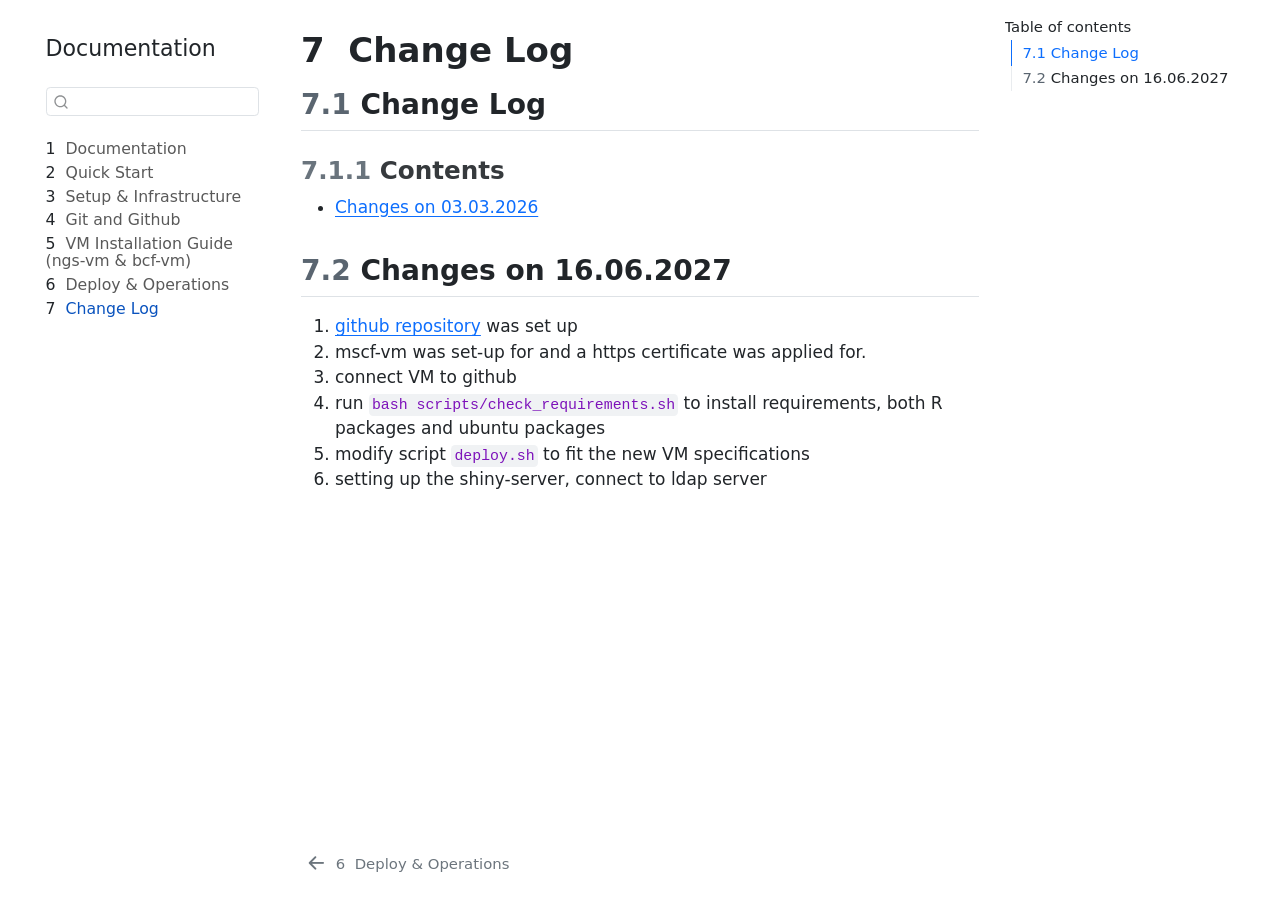
==== commit 7b70c6c5: "Built site for gh-pages" ====
--- a/chapters/change-log.html
+++ b/chapters/change-log.html
@@ -2,13 +2,16 @@
 <html xmlns="http://www.w3.org/1999/xhtml" lang="en" xml:lang="en"><head>
 
 <meta charset="utf-8">
-<meta name="generator" content="quarto-1.8.27">
+<meta name="generator" content="quarto-1.9.26">
 
 <meta name="viewport" content="width=device-width, initial-scale=1.0, user-scalable=yes">
 
 
-<title>8&nbsp; Change Log – Documentation</title>
+<title>7&nbsp; Change Log – Documentation</title>
 <style>
+/* Default styles provided by pandoc.
+** See https://pandoc.org/MANUAL.html#variables-for-html for config info.
+*/
 code{white-space: pre-wrap;}
 span.smallcaps{font-variant: small-caps;}
 div.columns{display: flex; gap: min(4vw, 1.5em);}
@@ -30,18 +33,17 @@
 <script src="../site_libs/quarto-search/fuse.min.js"></script>
 <script src="../site_libs/quarto-search/quarto-search.js"></script>
 <meta name="quarto:offset" content="../">
-<link href="../chapters/troubleshooting.html" rel="prev">
+<link href="../chapters/deploy-operations.html" rel="prev">
 <script src="../site_libs/quarto-html/quarto.js" type="module"></script>
 <script src="../site_libs/quarto-html/tabsets/tabsets.js" type="module"></script>
-<script src="../site_libs/quarto-html/axe/axe-check.js" type="module"></script>
 <script src="../site_libs/quarto-html/popper.min.js"></script>
 <script src="../site_libs/quarto-html/tippy.umd.min.js"></script>
 <script src="../site_libs/quarto-html/anchor.min.js"></script>
 <link href="../site_libs/quarto-html/tippy.css" rel="stylesheet">
-<link href="../site_libs/quarto-html/quarto-syntax-highlighting-ed96de9b727972fe78a7b5d16c58bf87.css" rel="stylesheet" id="quarto-text-highlighting-styles">
+<link href="../site_libs/quarto-html/quarto-syntax-highlighting-61780a260fdcf47536a34fde95582725.css" rel="stylesheet" id="quarto-text-highlighting-styles">
 <script src="../site_libs/bootstrap/bootstrap.min.js"></script>
 <link href="../site_libs/bootstrap/bootstrap-icons.css" rel="stylesheet">
-<link href="../site_libs/bootstrap/bootstrap-99913b7803b80b0c1d2b970a25816663.min.css" rel="stylesheet" append-hash="true" id="quarto-bootstrap" data-mode="light">
+<link href="../site_libs/bootstrap/bootstrap-87aed0b8589e23e45aa8556edf37a91b.min.css" rel="stylesheet" append-hash="true" id="quarto-bootstrap" data-mode="light">
 <script id="quarto-search-options" type="application/json">{
   "location": "sidebar",
   "copy-button": false,
@@ -82,7 +84,7 @@
       <button type="button" class="quarto-btn-toggle btn" data-bs-toggle="collapse" role="button" data-bs-target=".quarto-sidebar-collapse-item" aria-controls="quarto-sidebar" aria-expanded="false" aria-label="Toggle sidebar navigation" onclick="if (window.quartoToggleHeadroom) { window.quartoToggleHeadroom(); }">
         <i class="bi bi-layout-text-sidebar-reverse"></i>
       </button>
-        <nav class="quarto-page-breadcrumbs" aria-label="breadcrumb"><ol class="breadcrumb"><li class="breadcrumb-item"><a href="../chapters/change-log.html"><span class="chapter-number">8</span>&nbsp; <span class="chapter-title">Change Log</span></a></li></ol></nav>
+        <nav class="quarto-page-breadcrumbs" aria-label="breadcrumb"><ol class="breadcrumb"><li class="breadcrumb-item"><a href="../chapters/change-log.html"><span class="chapter-number">7</span>&nbsp; <span class="chapter-title">Change Log</span></a></li></ol></nav>
         <a class="flex-grow-1" role="navigation" data-bs-toggle="collapse" data-bs-target=".quarto-sidebar-collapse-item" aria-controls="quarto-sidebar" aria-expanded="false" aria-label="Toggle sidebar navigation" onclick="if (window.quartoToggleHeadroom) { window.quartoToggleHeadroom(); }">      
         </a>
       <button type="button" class="btn quarto-search-button" aria-label="Search" onclick="window.quartoOpenSearch();">
@@ -127,32 +129,26 @@
 </li>
         <li class="sidebar-item">
   <div class="sidebar-item-container"> 
+  <a href="../chapters/git-github.html" class="sidebar-item-text sidebar-link">
+ <span class="menu-text"><span class="chapter-number">4</span>&nbsp; <span class="chapter-title">Git and Github</span></span></a>
+  </div>
+</li>
+        <li class="sidebar-item">
+  <div class="sidebar-item-container"> 
   <a href="../chapters/vm-installation.html" class="sidebar-item-text sidebar-link">
- <span class="menu-text"><span class="chapter-number">4</span>&nbsp; <span class="chapter-title">VM Installation Guide (ngs-vm &amp; bcf-vm)</span></span></a>
+ <span class="menu-text"><span class="chapter-number">5</span>&nbsp; <span class="chapter-title">VM Installation Guide (ngs-vm &amp; bcf-vm)</span></span></a>
   </div>
 </li>
         <li class="sidebar-item">
   <div class="sidebar-item-container"> 
   <a href="../chapters/deploy-operations.html" class="sidebar-item-text sidebar-link">
- <span class="menu-text"><span class="chapter-number">5</span>&nbsp; <span class="chapter-title">Deploy &amp; Operations</span></span></a>
-  </div>
-</li>
-        <li class="sidebar-item">
-  <div class="sidebar-item-container"> 
-  <a href="../chapters/ldap-authentication.html" class="sidebar-item-text sidebar-link">
- <span class="menu-text"><span class="chapter-number">6</span>&nbsp; <span class="chapter-title">LDAP Authentication</span></span></a>
-  </div>
-</li>
-        <li class="sidebar-item">
-  <div class="sidebar-item-container"> 
-  <a href="../chapters/troubleshooting.html" class="sidebar-item-text sidebar-link">
- <span class="menu-text"><span class="chapter-number">7</span>&nbsp; <span class="chapter-title">VM Troubleshooting Guide</span></span></a>
+ <span class="menu-text"><span class="chapter-number">6</span>&nbsp; <span class="chapter-title">Deploy &amp; Operations</span></span></a>
   </div>
 </li>
         <li class="sidebar-item">
   <div class="sidebar-item-container"> 
   <a href="../chapters/change-log.html" class="sidebar-item-text sidebar-link active">
- <span class="menu-text"><span class="chapter-number">8</span>&nbsp; <span class="chapter-title">Change Log</span></span></a>
+ <span class="menu-text"><span class="chapter-number">7</span>&nbsp; <span class="chapter-title">Change Log</span></span></a>
   </div>
 </li>
     </ul>
@@ -165,26 +161,11 @@
     <h2 id="toc-title">Table of contents</h2>
    
   <ul>
-  <li><a href="#change-log" id="toc-change-log" class="nav-link active" data-scroll-target="#change-log"><span class="header-section-number">8.1</span> Change Log</a>
+  <li><a href="#change-log" id="toc-change-log" class="nav-link active" data-scroll-target="#change-log"><span class="header-section-number">7.1</span> Change Log</a>
   <ul class="collapse">
-  <li><a href="#contents" id="toc-contents" class="nav-link" data-scroll-target="#contents"><span class="header-section-number">8.1.1</span> Contents</a></li>
+  <li><a href="#contents" id="toc-contents" class="nav-link" data-scroll-target="#contents"><span class="header-section-number">7.1.1</span> Contents</a></li>
   </ul></li>
-  <li><a href="#changes-on-03.03.2026" id="toc-changes-on-03.03.2026" class="nav-link" data-scroll-target="#changes-on-03.03.2026"><span class="header-section-number">8.2</span> Changes on 03.03.2026</a></li>
-  <li><a href="#changes-on-02.03.2026" id="toc-changes-on-02.03.2026" class="nav-link" data-scroll-target="#changes-on-02.03.2026"><span class="header-section-number">8.3</span> Changes on 02.03.2026</a></li>
-  <li><a href="#changes-on-27.02.2026" id="toc-changes-on-27.02.2026" class="nav-link" data-scroll-target="#changes-on-27.02.2026"><span class="header-section-number">8.4</span> Changes on 27.02.2026</a></li>
-  <li><a href="#changes-on-25.02.2026" id="toc-changes-on-25.02.2026" class="nav-link" data-scroll-target="#changes-on-25.02.2026"><span class="header-section-number">8.5</span> Changes on 25.02.2026</a></li>
-  <li><a href="#changes-on-23.02.2026" id="toc-changes-on-23.02.2026" class="nav-link" data-scroll-target="#changes-on-23.02.2026"><span class="header-section-number">8.6</span> Changes on 23.02.2026</a></li>
-  <li><a href="#changes-on-20.02.2026" id="toc-changes-on-20.02.2026" class="nav-link" data-scroll-target="#changes-on-20.02.2026"><span class="header-section-number">8.7</span> Changes on 20.02.2026</a></li>
-  <li><a href="#changes-on-16.02.2026" id="toc-changes-on-16.02.2026" class="nav-link" data-scroll-target="#changes-on-16.02.2026"><span class="header-section-number">8.8</span> Changes on 16.02.2026</a></li>
-  <li><a href="#changes-on-13.02.2026" id="toc-changes-on-13.02.2026" class="nav-link" data-scroll-target="#changes-on-13.02.2026"><span class="header-section-number">8.9</span> Changes on 13.02.2026</a></li>
-  <li><a href="#changes-on-12.02.2026" id="toc-changes-on-12.02.2026" class="nav-link" data-scroll-target="#changes-on-12.02.2026"><span class="header-section-number">8.10</span> Changes on 12.02.2026</a></li>
-  <li><a href="#changes-on-11.02.2026" id="toc-changes-on-11.02.2026" class="nav-link" data-scroll-target="#changes-on-11.02.2026"><span class="header-section-number">8.11</span> Changes on 11.02.2026</a></li>
-  <li><a href="#changes-on-09.02.2026" id="toc-changes-on-09.02.2026" class="nav-link" data-scroll-target="#changes-on-09.02.2026"><span class="header-section-number">8.12</span> Changes on 09.02.2026</a>
-  <ul class="collapse">
-  <li><a href="#vm-rollout-validation-what-i-tested-and-confirmed" id="toc-vm-rollout-validation-what-i-tested-and-confirmed" class="nav-link" data-scroll-target="#vm-rollout-validation-what-i-tested-and-confirmed"><span class="header-section-number">8.12.1</span> VM rollout validation (what I tested and confirmed)</a></li>
-  </ul></li>
-  <li><a href="#changes-on-06.02.2026" id="toc-changes-on-06.02.2026" class="nav-link" data-scroll-target="#changes-on-06.02.2026"><span class="header-section-number">8.13</span> Changes on 06.02.2026</a></li>
-  <li><a href="#changes-on-14.11.2026" id="toc-changes-on-14.11.2026" class="nav-link" data-scroll-target="#changes-on-14.11.2026"><span class="header-section-number">8.14</span> Changes on 14.11.2026</a></li>
+  <li><a href="#changes-on-16.06.2027" id="toc-changes-on-16.06.2027" class="nav-link" data-scroll-target="#changes-on-16.06.2027"><span class="header-section-number">7.2</span> Changes on 16.06.2027</a></li>
   </ul>
 </nav>
     </div>
@@ -193,7 +174,7 @@
 
 <header id="title-block-header" class="quarto-title-block default">
 <div class="quarto-title">
-<h1 class="title"><span class="chapter-number">8</span>&nbsp; <span class="chapter-title">Change Log</span></h1>
+<h1 class="title"><span class="chapter-number">7</span>&nbsp; <span class="chapter-title">Change Log</span></h1>
 </div>
 
 
@@ -210,347 +191,24 @@
 </header>
 
 
-<section id="change-log" class="level2" data-number="8.1">
-<h2 data-number="8.1" class="anchored" data-anchor-id="change-log"><span class="header-section-number">8.1</span> Change Log</h2>
-<section id="contents" class="level3" data-number="8.1.1">
-<h3 data-number="8.1.1" class="anchored" data-anchor-id="contents"><span class="header-section-number">8.1.1</span> Contents</h3>
+<section id="change-log" class="level2" data-number="7.1">
+<h2 data-number="7.1" class="anchored" data-anchor-id="change-log"><span class="header-section-number">7.1</span> Change Log</h2>
+<section id="contents" class="level3" data-number="7.1.1">
+<h3 data-number="7.1.1" class="anchored" data-anchor-id="contents"><span class="header-section-number">7.1.1</span> Contents</h3>
 <ul>
-<li><a href="#changes-on-03.03.2026">Changes on 03.03.2026</a></li>
-<li><a href="#changes-on-02.03.2026">Changes on 02.03.2026</a></li>
-<li><a href="#changes-on-27.02.2026">Changes on 27.02.2026</a></li>
-<li><a href="#changes-on-25.02.2026">Changes on 25.02.2026</a></li>
-<li><a href="#changes-on-23.02.2026">Changes on 23.02.2026</a></li>
-<li><a href="#changes-on-20.02.2026">Changes on 20.02.2026</a></li>
-<li><a href="#changes-on-16.02.2026">Changes on 16.02.2026</a></li>
-<li><a href="#changes-on-13.02.2026">Changes on 13.02.2026</a></li>
-<li><a href="#changes-on-12.02.2026">Changes on 12.02.2026</a></li>
-<li><a href="#changes-on-11.02.2026">Changes on 11.02.2026</a></li>
-<li><a href="#changes-on-09.02.2026">Changes on 09.02.2026</a></li>
-<li><a href="#changes-on-06.02.2026">Changes on 06.02.2026</a></li>
-<li><a href="#changes-on-14.11.2026">Changes on 14.11.2026</a></li>
+<li><a href="#changes-on-16.06.2026">Changes on 03.03.2026</a></li>
 </ul>
 </section>
 </section>
-<section id="changes-on-03.03.2026" class="level2" data-number="8.2">
-<h2 data-number="8.2" class="anchored" data-anchor-id="changes-on-03.03.2026"><span class="header-section-number">8.2</span> Changes on 03.03.2026</h2>
+<section id="changes-on-16.06.2027" class="level2" data-number="7.2">
+<h2 data-number="7.2" class="anchored" data-anchor-id="changes-on-16.06.2027"><span class="header-section-number">7.2</span> Changes on 16.06.2027</h2>
 <ol type="1">
-<li>Updated admin cost-notification recipient routing:
-<ul>
-<li>replaced project creator (<code>projects.user_id</code>) email with <strong>responsible user</strong> email resolution.</li>
-<li>resolution order now supports:
-<ul>
-<li>username match in <code>users</code></li>
-<li>unique full-name match in <code>users</code></li>
-<li>direct email stored in <code>responsible_user</code> (legacy/manual fallback).</li>
-</ul></li>
-<li>recipient set for admin cost-notification remains:
-<ul>
-<li>budget holder email</li>
-<li>resolved responsible user email</li>
-<li><code>ngs@biochem.mpg.de</code>.</li>
-</ul></li>
-</ul></li>
-<li>Fixed responsible-user normalization crash on larger user tables:
-<ul>
-<li><code>normalize_key()</code> is now vector-safe and no longer applies scalar <code>%||%</code> logic to full vectors.</li>
-<li>resolves runtime error: <code>length = &lt;n&gt; in coercion to logical(1)</code> seen in project table rendering and responsible-user migration flow.</li>
-</ul></li>
-<li>Standardized user-facing terminology:
-<ul>
-<li>changed <strong>Service Type(s)</strong> to <strong>Sample Service Type(s)</strong> across the app UI, notifications, and source docs.</li>
-<li>database schema/table names remain unchanged (<code>service_types</code>, <code>service_type_id</code>).</li>
-</ul></li>
-<li>Updated admin cost-estimation HTML email formatting:
-<ul>
-<li>added <code>Sequencing Platform</code> line to the email details payload/body.</li>
-<li>both lines are now emphasized in red:
-<ul>
-<li><code>Sample Service Type: ...</code></li>
-<li><code>Sequencing Platform: ...</code>.</li>
-</ul></li>
-</ul></li>
-<li>Added compatibility rewrite for project-creation email templates:
-<ul>
-<li>if an existing DB template still contains <code>- Service Type:</code>, the send path rewrites it to <code>- Sample Service Type:</code> at runtime.</li>
-</ul></li>
-</ol>
-</section>
-<section id="changes-on-02.03.2026" class="level2" data-number="8.3">
-<h2 data-number="8.3" class="anchored" data-anchor-id="changes-on-02.03.2026"><span class="header-section-number">8.3</span> Changes on 02.03.2026</h2>
-<ol type="1">
-<li>Reworked responsible-user handling in <code>sequencing-app/app.R</code>:
-<ul>
-<li>added canonicalization helpers so new/edited projects store stable <code>username</code> values in <code>projects.responsible_user</code>.</li>
-<li>kept legacy compatibility for historical entries (full-name only and label-like values).</li>
-</ul></li>
-<li>Updated responsible-user dropdown behavior in Create/Edit project dialogs:
-<ul>
-<li>choices now use named values (<code>label -&gt; username</code>).</li>
-<li>label format is <code>Full Name (username)</code> when full name is available.</li>
-<li>choices are sorted alphabetically and duplicate full names are disambiguated by username.</li>
-<li>edit modal preserves unresolved legacy values via a single <code>Legacy entry: ...</code> option.</li>
-</ul></li>
-<li>Added startup normalization/migration for legacy responsible-user values:
-<ul>
-<li>exact matches are auto-normalized to canonical username.</li>
-<li>unresolved values are reported and not overwritten.</li>
-</ul></li>
-<li>Updated permissions and project visibility checks to support mixed historical formats:
-<ul>
-<li>canonical username</li>
-<li>legacy full name</li>
-<li>label format <code>Full Name (username)</code>.</li>
-</ul></li>
-<li>Updated display and notifications:
-<ul>
-<li>projects table now renders responsible users in friendly format (<code>Full Name (username)</code> where resolvable).</li>
-<li>project creation and cost-notification emails now use the same friendly responsible-user display.</li>
-</ul></li>
-<li>Fixed startup error on larger user tables (<code>length = 78 in coercion to logical(1)</code>):
-<ul>
-<li>hardened scalar coercion in responsible-user helper functions.</li>
-<li>wrapped legacy normalization at startup in <code>tryCatch</code> to avoid blocking app startup if migration encounters unexpected data.</li>
-</ul></li>
-<li>Validated the feature on <code>bcf-vm</code> after deploy from the feature branch; dropdown behavior and responsible-user flow worked as expected.</li>
-</ol>
-</section>
-<section id="changes-on-27.02.2026" class="level2" data-number="8.4">
-<h2 data-number="8.4" class="anchored" data-anchor-id="changes-on-27.02.2026"><span class="header-section-number">8.4</span> Changes on 27.02.2026</h2>
-<ol type="1">
-<li>Added support for admin-managed <strong>additional project costs</strong>:
-<ul>
-<li>new DB column <code>projects.additional_cost</code></li>
-<li>automatic runtime migration in app startup (<code>ALTER TABLE ... ADD COLUMN</code> when missing)</li>
-<li><code>setup_database.R</code> now creates <code>additional_cost</code> for fresh DB rebuilds.</li>
-</ul></li>
-<li>Updated <strong>Cost Calculation</strong> blocks in Create/Edit project dialogs:
-<ul>
-<li>inserted new row: <code>Additional costs:</code></li>
-<li>row is empty by default on project creation</li>
-<li>totals now compute as <code>base_cost + additional_cost</code> when set.</li>
-</ul></li>
-<li>Added admin-only <code>Additional costs (€)</code> input in <strong>Edit Project</strong>:
-<ul>
-<li>accepts non-negative decimals (<code>.</code> or <code>,</code>), normalizes to numeric</li>
-<li>empty value is stored as <code>NULL</code></li>
-<li>non-admin edits preserve existing additional costs.</li>
-</ul></li>
-<li>Added admin-only <strong>Notifications</strong> button in Edit Project footer:
-<ul>
-<li>button color <code>#a1d99b</code></li>
-<li>sends cost-estimation mail to project creator + budget holder + <code>ngs@biochem.mpg.de</code>.</li>
-</ul></li>
-<li>Added dedicated HTML email sender for notifications:
-<ul>
-<li>subject format: <code>P&lt;id&gt; - New Sequencing Project Created - cost estimation</code></li>
-<li>cost line is bold + underlined and includes formatted value (e.g.&nbsp;<code>2460.00€</code>).</li>
-</ul></li>
-<li>Updated project-creation email wording:
-<ul>
-<li>replaced numeric total-cost line with:
-<ul>
-<li><code>Total Project Costs will be provided soon after project assessment by the NGS core facility.</code></li>
-</ul></li>
-</ul></li>
-<li>Documentation updates:
-<ul>
-<li><strong>Deploy &amp; Operations</strong>: feature-branch deploy workflow on test VMs; explicit note that deploy keeps DB content.</li>
-<li><strong>Git &amp; GitHub</strong>: added end-to-end feature branch workflow (create, push, test, merge, cleanup).</li>
-</ul></li>
-<li>Updated email recipient routing:
-<ul>
-<li>project-creation email now goes only to <code>ngs@biochem.mpg.de</code></li>
-<li>admin-triggered notification email remains the detailed 3-recipient mail (project creator + budget holder + <code>ngs@biochem.mpg.de</code>).</li>
-</ul></li>
-<li>Added a compact <strong>Quick Branch-To-Production Flow</strong> section to <strong>Git &amp; GitHub</strong> for day-to-day branch/testing/merge/deploy operations.</li>
-</ol>
-</section>
-<section id="changes-on-25.02.2026" class="level2" data-number="8.5">
-<h2 data-number="8.5" class="anchored" data-anchor-id="changes-on-25.02.2026"><span class="header-section-number">8.5</span> Changes on 25.02.2026</h2>
-<ol type="1">
-<li>Added a production cutover runbook for <code>ngs-vm</code> with the final target routing:
-<ul>
-<li><code>https://ngs-vm.biochem.mpg.de</code> -&gt; Shiny on <code>:443</code></li>
-<li><code>https://ngs-vm.biochem.mpg.de:9443</code> -&gt; Perl fallback</li>
-</ul></li>
-<li>Added new Apache templates for this routing model:
-<ul>
-<li><code>scripts/ngs-vm-shiny-443.conf</code></li>
-<li><code>scripts/ngs-vm-perl-9443.conf</code></li>
-</ul></li>
-<li>Added a dedicated cutover automation helper:
-<ul>
-<li><code>scripts/cutover_ngs_vm_ports.sh</code> (<code>cutover</code> / <code>rollback</code>)</li>
-</ul></li>
-<li>Updated <strong>Deploy &amp; Operations</strong> with explicit deploy scope:
-<ul>
-<li><code>scripts/deploy.sh</code> remains code-only (no rebuild/import)</li>
-<li>restart does not delete DB content</li>
-<li>snapshot/rebuild/restore runbook documented as separate maintenance flow</li>
-</ul></li>
-<li>Updated <strong>VM Installation Guide</strong> with manual and scripted cutover steps, plus post-cutover validation and rollback commands.</li>
-<li>Updated <strong>Troubleshooting</strong> with new cutover-specific checks:
-<ul>
-<li>no-port URL still serving Perl</li>
-<li><code>:9443</code> fallback connection refused</li>
-<li>LDAP works on <code>:8443</code> but not on <code>:443</code></li>
-</ul></li>
-<li>Marked <code>scripts/switch_vhosts.sh</code> as legacy (hostname-redirect strategy) and pointed to the new port-based cutover script.</li>
-<li>Improved <code>scripts/cutover_ngs_vm_ports.sh</code> to auto-disable competing <code>:443</code> sites (including <code>default-ssl.conf</code> when enabled) and made rollback re-enable the first available legacy <code>:443</code> site (<code>PERL_443_SITE</code> -&gt; <code>02-testing.conf</code> -&gt; <code>default-ssl.conf</code>).</li>
-<li>Added admin-editable landing text management for post-login panels:
-<ul>
-<li>new DB tables: <code>announcement_panels</code>, <code>announcement_items</code></li>
-<li>admin UI: <code>Manage Landing Text</code> (add/edit/delete/reorder boxes)</li>
-<li>markdown-lite support in each white box (<code>**bold**</code>, lists, links)</li>
-</ul></li>
-<li>Replaced hardcoded landing text rendering in <code>sequencing-app/app.R</code> with DB-backed rendering and safe markdown-lite parsing.</li>
-<li>Added automatic table creation + default seeding for landing text on app startup (no manual DB rebuild needed).</li>
-<li>Updated <code>setup_database.R</code> to create/seed announcement tables during full DB rebuild.</li>
-<li>Updated documentation:
-<ul>
-<li><strong>Setup &amp; Infrastructure</strong>: how admins edit landing text + markdown syntax</li>
-<li><strong>Deploy &amp; Operations</strong>: landing text persistence across deploy/restart</li>
-</ul></li>
-</ol>
-</section>
-<section id="changes-on-23.02.2026" class="level2" data-number="8.6">
-<h2 data-number="8.6" class="anchored" data-anchor-id="changes-on-23.02.2026"><span class="header-section-number">8.6</span> Changes on 23.02.2026</h2>
-<ol type="1">
-<li>Expanded VM installation documentation with explicit GitHub onboarding for fresh VMs (SSH key setup, deploy key vs user key decision, clone/pull/push workflow, and handling local changes on pull‑only VMs).</li>
-<li>Added cross‑references in the VM prerequisites section so summary bullets link directly to the detailed install/config sections.</li>
-<li>Added explicit Java and R mail dependency guidance (<code>default-jdk</code>, <code>rJava</code>, <code>mailR</code>) and clarified that Java is needed for email notifications, not LDAP authentication itself.</li>
-<li>Added an explicit <code>shiny</code> service-user setup step with required permissions for <code>/srv/shiny-server/sequencing-app</code>.</li>
-<li>Added LDAP dependency/install instructions to docs (Ubuntu packages + R <code>ldapr</code> install), including fallback install from GitHub via <code>remotes::install_github("liamgilbey/ldapr")</code>.</li>
-<li>Updated <code>scripts/check_requirements.sh</code> to check/install LDAP build dependencies (<code>libldap2-dev</code>, <code>libsasl2-dev</code>), Java toolchain (<code>default-jdk</code>, <code>java</code>, <code>javac</code>), and <code>rJava</code> in the R package checks/installer.</li>
-<li>Clarified deploy smoke-test guidance to use the canonical Apache template path <code>01-main.conf</code> in this repo.</li>
-<li>Expanded ngs-vm Apache parallel-vhost instructions for <code>:8443</code>, including the concrete config file path (<code>/etc/apache2/sites-available/ngs-vm-shiny.conf</code>), <code>RequestHeader set X-Forwarded-Proto</code>, root redirect to <code>/sequencing-app/</code>, and scoped <code>ProxyPass</code> rules for <code>/sequencing-app/</code>.</li>
-<li>Added missing Apache activation steps for ngs-vm rollout (<code>Listen 8443</code> in <code>ports.conf</code>, required modules including <code>headers</code>, and site enable/restart sequence).</li>
-<li>Added host-header based local validation commands (<code>curl -kI -H 'Host: ...' https://127.0.0.1:8443/...</code>) for diagnosing vhost routing issues before DNS/firewall checks.</li>
-<li>Added ngs-vm runtime recovery notes for <code>mailR</code>/<code>rJava</code> startup failures (HTTP 500), including JDK alignment and explicit reinstall guidance to restore Shiny startup.</li>
-</ol>
-</section>
-<section id="changes-on-20.02.2026" class="level2" data-number="8.7">
-<h2 data-number="8.7" class="anchored" data-anchor-id="changes-on-20.02.2026"><span class="header-section-number">8.7</span> Changes on 20.02.2026</h2>
-<ol type="1">
-<li>Fixed local dev compatibility when the SQLite DB is missing <code>users.full_name</code> by falling back to <code>u.username</code> in project list queries.</li>
-<li>Fixed project ID sorting in the Projects table: IDs now sort numerically while still displaying as <code>P&lt;id&gt;</code>; default sort is newest first (e.g.&nbsp;<code>P1035</code> at the top).</li>
-<li>Added edit buttons + edit dialogs for the missing Admin panels:
-<ul>
-<li>Budget holders</li>
-<li>Project types</li>
-<li>Sequencing platforms</li>
-<li>Reference genomes</li>
-</ul></li>
-<li>Added “Contents” section links to all Documentation chapters for consistent navigation.</li>
-<li>Standardized step-style headings in Deploy &amp; Operations (<code>Step 1:</code> / <code>Step 2:</code> …) where headings previously used <code>1)</code> / <code>2)</code> formatting.</li>
-</ol>
-</section>
-<section id="changes-on-16.02.2026" class="level2" data-number="8.8">
-<h2 data-number="8.8" class="anchored" data-anchor-id="changes-on-16.02.2026"><span class="header-section-number">8.8</span> Changes on 16.02.2026</h2>
-<ol type="1">
-<li>Replaced the old “New Projects” instruction list with two announcement/service blocks (boxed items) shown after login in both local and LDAP modes.</li>
-<li>Added dedicated styles for the new announcement/service panels and boxed items.</li>
-<li>Added a <strong>Modify Text (Announcements)</strong> section in <strong>Setup &amp; Infrastructure</strong> with the edit location.</li>
-<li>Restructured the service block into grouped boxes with bullet lists and added the Inter font (extralight italic) for announcement panels.</li>
-<li>Updated <strong>Setup &amp; Infrastructure</strong> quick‑resume references and removed redundant numbering from sub‑headings.</li>
-<li>Softened the announcement box border color.</li>
-<li>Made project deletion admin‑only (UI hides delete for non‑admins; backend enforces admin‑only delete).</li>
-<li>Documented admin‑only delete policy and rollback steps in <strong>Deploy &amp; Operations</strong>.</li>
-<li>Added troubleshooting note for Quarto search requiring a local web server.</li>
-<li>Added full‑name support for users (LDAP full name mapping, <code>users.full_name</code>, and full‑name display in project lists).</li>
-<li>Added a legacy import workflow and script for perl‑VM → shiny‑VM migration, plus a separate vhost cutover script.</li>
-<li>Fixed the perl‑VM PostgreSQL legacy export query to match the real schema (<code>ref_genome.genome</code>, <code>sample_type.type</code>, <code>type.type</code>, <code>budget_group.budget</code>).</li>
-<li>Documented CSV encoding normalization (mojibake fix) and post‑import budget holder placeholder cleanup.</li>
-</ol>
-</section>
-<section id="changes-on-13.02.2026" class="level2" data-number="8.9">
-<h2 data-number="8.9" class="anchored" data-anchor-id="changes-on-13.02.2026"><span class="header-section-number">8.9</span> Changes on 13.02.2026</h2>
-<ol type="1">
-<li>New project emails now <strong>prefix the subject with the project ID</strong> (e.g., <code>P2 - ...</code>).</li>
-<li>Project description (if provided) is appended to the email body.</li>
-<li>Email recipients changed to <strong>budget holder + project creator + <code>ngs@biochem.mpg.de</code></strong>.<br>
-Admin broadcast is retained in the code but <strong>commented out</strong> for easy rollback.</li>
-<li>Notes were converted from <code>.md</code> to <code>.qmd</code> with a consistent header template, and the booklet generator now reads the <code>.qmd</code> sources.</li>
-</ol>
-</section>
-<section id="changes-on-12.02.2026" class="level2" data-number="8.10">
-<h2 data-number="8.10" class="anchored" data-anchor-id="changes-on-12.02.2026"><span class="header-section-number">8.10</span> Changes on 12.02.2026</h2>
-<ol type="1">
-<li>Fixed LDAP URL impersonation risk by enforcing canonical <code>auth_user</code> handling in Apache: tampered <code>?auth_user=</code> values are rewritten to the authenticated LDAP user.</li>
-<li>Fixed redirect-loop behavior in the Apache auth rewrite logic and validated canonical redirect behavior with <code>curl</code> (expected <code>302</code> to the authenticated user).</li>
-<li>Confirmed and documented required shiny-server environment for LDAP mode:
-<ul>
-<li><code>AUTH_MODE=ldap</code></li>
-<li><code>TRUST_PROXY_AUTH_USER_QUERY=1</code></li>
-</ul></li>
-<li>Extended <code>scripts/deploy.sh</code> with post-deploy LDAP smoke tests (canonical redirect, tampered query rewrite, final <code>200</code> response) and actionable failure hints.</li>
-<li>Added/merged troubleshooting guidance for LDAP login failures, disconnects, and redirect loops into the VM troubleshooting documentation.</li>
-<li>Improved Projects table readability in the Shiny UI (<code>sequencing-app/app.R</code>):
-<ul>
-<li>explicit DT column widths</li>
-<li>wrapped long cell text</li>
-<li>reliable column reflow on tab switch and resize</li>
-<li>preserved horizontal scrolling and existing formatting.</li>
-</ul></li>
-</ol>
-</section>
-<section id="changes-on-11.02.2026" class="level2" data-number="8.11">
-<h2 data-number="8.11" class="anchored" data-anchor-id="changes-on-11.02.2026"><span class="header-section-number">8.11</span> Changes on 11.02.2026</h2>
-<ol type="1">
-<li>Added a production rollout checklist with the exact commands for pull, backup, deploy, restart, and smoke‑tests.</li>
-<li>Added a dedicated section for <strong>admin access in LDAP mode</strong> (pre‑create vs promote after first login).</li>
-<li>Added a dedicated section on <strong>switching between LDAP and local auth</strong> on the VM (<code>AUTH_MODE</code> via systemd override).</li>
-<li>Added the full <strong>pre‑create admin</strong> example that includes <code>password</code>/<code>email</code> for NOT NULL constraints.</li>
-<li>Updated the canonical server path to <code>/srv/shiny-server</code> and corrected repo path on the local machine.</li>
-<li>Moved legacy/obsolete content to the end of the document under <strong>Obsolete / now wrong</strong>.</li>
-<li>Replaced the old deploy script reference (<code>deploy_shiny_server.sh</code>) with <code>scripts/deploy.sh</code>.</li>
-</ol>
-</section>
-<section id="changes-on-09.02.2026" class="level2" data-number="8.12">
-<h2 data-number="8.12" class="anchored" data-anchor-id="changes-on-09.02.2026"><span class="header-section-number">8.12</span> Changes on 09.02.2026</h2>
-<ol type="1">
-<li>Added a VM rollout HOW‑TO (GitHub SSH/deploy keys, divergent branches, DB tracking fix, backups, deploy, restart, rollback).</li>
-<li>Documented production safeguards (app folder backup, DB backup, Apache config backup).</li>
-<li>Updated <code>scripts/deploy.sh</code> to restart Shiny only if <code>rsync</code> succeeds (prevents restarts on failed deploys).</li>
-<li>Cleaned up Apache LDAP logging (default to quiet logs; debug only when explicitly enabled).</li>
-<li>Made LDAP debug output in the Shiny app conditional on <strong>both</strong> <code>APP_ENV=dev</code> and <code>LDAP_DEBUG=1</code> to avoid production log noise.</li>
-<li>Documented the VM LDAP validation test (real user + service group user, and email routing behavior).</li>
-</ol>
-<section id="vm-rollout-validation-what-i-tested-and-confirmed" class="level3" data-number="8.12.1">
-<h3 data-number="8.12.1" class="anchored" data-anchor-id="vm-rollout-validation-what-i-tested-and-confirmed"><span class="header-section-number">8.12.1</span> VM rollout validation (what I tested and confirmed)</h3>
-<p>I verified end‑to‑end behavior on the VM after fixing the Apache proxy path:</p>
-<ul>
-<li><strong>LDAP login works</strong>: the browser prompts for username/password and redirects to <code>/sequencing-app/?auth_user=&lt;user&gt;</code>.</li>
-<li><strong>User mapping works</strong>: <code>yeroslaviz</code> (OU contains Cox) is mapped to the <strong>Cox</strong> group and the correct PI.</li>
-<li><strong>User mapping works</strong>: <code>yeroslaviz-test</code> (OU = <strong>NGS Facility</strong>) is treated as a service‑group user (no PI match).</li>
-<li><strong>Email routing works</strong>: research group users trigger mail to the PI <strong>and</strong> NGS.</li>
-<li><strong>Email routing works</strong>: service group users (no PI match) trigger mail to the <strong>administrator</strong>.</li>
-</ul>
-<p>If all three happen, the LDAP→app→email flow is working as intended.</p>
-</section>
-</section>
-<section id="changes-on-06.02.2026" class="level2" data-number="8.13">
-<h2 data-number="8.13" class="anchored" data-anchor-id="changes-on-06.02.2026"><span class="header-section-number">8.13</span> Changes on 06.02.2026</h2>
-<ol type="1">
-<li>Added LDAP login flow in the Shiny app (auto‑login via <code>X-Remote-User</code>, local dev simulation, and optional attribute lookup).</li>
-<li>LDAP attribute lookup now works with anonymous bind; uses <code>ldapsearch</code> fallback for older <code>ldapr</code> versions.</li>
-<li>Added dev tools toggle (dev only) to switch between LDAP and local auth while testing.</li>
-<li>Mapped LDAP <code>ou</code> values to budget holders, auto‑selecting the correct PI in the project form (with partial match fallback).</li>
-<li>Added budget holder notices for multiple cost centers and missing cost center values.</li>
-<li>Added “Other / not listed” budget holder option so users can enter a new PI (name/surname required; cost center optional with a warning).</li>
-<li>Updated <code>scripts/deploy.sh</code> to use <code>rsync</code> and exclude <code>sequencing_projects.db</code>.</li>
-<li>Updated Apache LDAP configuration template and added local dev testing instructions + env var cleanup.</li>
-<li>I do <strong>not</strong> track SQLite DB files in git because they change constantly, are environment‑specific (local vs VM), and can contain sensitive data. I ignore <code>*.db</code>/<code>*.sqlite</code> and keep only the schema/seed files in git.</li>
-</ol>
-</section>
-<section id="changes-on-14.11.2026" class="level2" data-number="8.14">
-<h2 data-number="8.14" class="anchored" data-anchor-id="changes-on-14.11.2026"><span class="header-section-number">8.14</span> Changes on 14.11.2026</h2>
-<ol type="1">
-<li>changing admin email address</li>
-<li>add editing possibilities to the tables containing costs information.</li>
-<li>bi-weekly backup is added, but still commented out.</li>
-<li>list of group leaders can now be read from an Excel sheet (must be in the same folder)</li>
-<li>SQL‑related commands and explanations (admin email updates, service cost updates, registration/budget holder DB updates, and DB inspection) were moved to <strong><code>notes/sql-handling.qmd</code></strong>.</li>
+<li><a href="https://github.com/yeroslaviz/BCFMS-project-management">github repository</a> was set up</li>
+<li>mscf-vm was set-up for and a https certificate was applied for.</li>
+<li>connect VM to github</li>
+<li>run <code>bash scripts/check_requirements.sh</code> to install requirements, both R packages and ubuntu packages</li>
+<li>modify script <code>deploy.sh</code> to fit the new VM specifications</li>
+<li>setting up the shiny-server, connect to ldap server</li>
 </ol>
 
 
@@ -959,8 +617,8 @@
   </script>
 <nav class="page-navigation">
   <div class="nav-page nav-page-previous">
-      <a href="../chapters/troubleshooting.html" class="pagination-link" aria-label="VM Troubleshooting Guide">
-        <i class="bi bi-arrow-left-short"></i> <span class="nav-page-text"><span class="chapter-number">7</span>&nbsp; <span class="chapter-title">VM Troubleshooting Guide</span></span>
+      <a href="../chapters/deploy-operations.html" class="pagination-link" aria-label="Deploy &amp; Operations">
+        <i class="bi bi-arrow-left-short"></i> <span class="nav-page-text"><span class="chapter-number">6</span>&nbsp; <span class="chapter-title">Deploy &amp; Operations</span></span>
       </a>          
   </div>
   <div class="nav-page nav-page-next">
--- a/site_libs/quarto-html/quarto-syntax-highlighting-61780a260fdcf47536a34fde95582725.css
+++ b/site_libs/quarto-html/quarto-syntax-highlighting-61780a260fdcf47536a34fde95582725.css
@@ -0,0 +1,236 @@
+/* quarto syntax highlight colors */
+:root {
+  --quarto-hl-ot-color: #003B4F;
+  --quarto-hl-at-color: #657422;
+  --quarto-hl-ss-color: #20794D;
+  --quarto-hl-an-color: #5E5E5E;
+  --quarto-hl-fu-color: #4758AB;
+  --quarto-hl-st-color: #20794D;
+  --quarto-hl-cf-color: #003B4F;
+  --quarto-hl-op-color: #5E5E5E;
+  --quarto-hl-er-color: #AD0000;
+  --quarto-hl-bn-color: #AD0000;
+  --quarto-hl-al-color: #AD0000;
+  --quarto-hl-va-color: #111111;
+  --quarto-hl-bu-color: inherit;
+  --quarto-hl-ex-color: inherit;
+  --quarto-hl-pp-color: #AD0000;
+  --quarto-hl-in-color: #5E5E5E;
+  --quarto-hl-vs-color: #20794D;
+  --quarto-hl-wa-color: #5E5E5E;
+  --quarto-hl-do-color: #5E5E5E;
+  --quarto-hl-im-color: #00769E;
+  --quarto-hl-ch-color: #20794D;
+  --quarto-hl-dt-color: #AD0000;
+  --quarto-hl-fl-color: #AD0000;
+  --quarto-hl-co-color: #5E5E5E;
+  --quarto-hl-cv-color: #5E5E5E;
+  --quarto-hl-cn-color: #8f5902;
+  --quarto-hl-sc-color: #5E5E5E;
+  --quarto-hl-dv-color: #AD0000;
+  --quarto-hl-kw-color: #003B4F;
+}
+
+/* other quarto variables */
+:root {
+  --quarto-font-monospace: SFMono-Regular, Menlo, Monaco, Consolas, "Liberation Mono", "Courier New", monospace;
+}
+
+/* syntax highlight based on Pandoc's rules */
+pre > code.sourceCode > span {
+  color: #003B4F;
+}
+
+code.sourceCode > span {
+  color: #003B4F;
+}
+
+div.sourceCode,
+div.sourceCode pre.sourceCode {
+  color: #003B4F;
+}
+
+/* Normal */
+code span {
+  color: #003B4F;
+}
+
+/* Alert */
+code span.al {
+  color: #AD0000;
+  font-style: inherit;
+}
+
+/* Annotation */
+code span.an {
+  color: #5E5E5E;
+  font-style: inherit;
+}
+
+/* Attribute */
+code span.at {
+  color: #657422;
+  font-style: inherit;
+}
+
+/* BaseN */
+code span.bn {
+  color: #AD0000;
+  font-style: inherit;
+}
+
+/* BuiltIn */
+code span.bu {
+  font-style: inherit;
+}
+
+/* ControlFlow */
+code span.cf {
+  color: #003B4F;
+  font-weight: bold;
+  font-style: inherit;
+}
+
+/* Char */
+code span.ch {
+  color: #20794D;
+  font-style: inherit;
+}
+
+/* Constant */
+code span.cn {
+  color: #8f5902;
+  font-style: inherit;
+}
+
+/* Comment */
+code span.co {
+  color: #5E5E5E;
+  font-style: inherit;
+}
+
+/* CommentVar */
+code span.cv {
+  color: #5E5E5E;
+  font-style: italic;
+}
+
+/* Documentation */
+code span.do {
+  color: #5E5E5E;
+  font-style: italic;
+}
+
+/* DataType */
+code span.dt {
+  color: #AD0000;
+  font-style: inherit;
+}
+
+/* DecVal */
+code span.dv {
+  color: #AD0000;
+  font-style: inherit;
+}
+
+/* Error */
+code span.er {
+  color: #AD0000;
+  font-style: inherit;
+}
+
+/* Extension */
+code span.ex {
+  font-style: inherit;
+}
+
+/* Float */
+code span.fl {
+  color: #AD0000;
+  font-style: inherit;
+}
+
+/* Function */
+code span.fu {
+  color: #4758AB;
+  font-style: inherit;
+}
+
+/* Import */
+code span.im {
+  color: #00769E;
+  font-style: inherit;
+}
+
+/* Information */
+code span.in {
+  color: #5E5E5E;
+  font-style: inherit;
+}
+
+/* Keyword */
+code span.kw {
+  color: #003B4F;
+  font-weight: bold;
+  font-style: inherit;
+}
+
+/* Operator */
+code span.op {
+  color: #5E5E5E;
+  font-style: inherit;
+}
+
+/* Other */
+code span.ot {
+  color: #003B4F;
+  font-style: inherit;
+}
+
+/* Preprocessor */
+code span.pp {
+  color: #AD0000;
+  font-style: inherit;
+}
+
+/* SpecialChar */
+code span.sc {
+  color: #5E5E5E;
+  font-style: inherit;
+}
+
+/* SpecialString */
+code span.ss {
+  color: #20794D;
+  font-style: inherit;
+}
+
+/* String */
+code span.st {
+  color: #20794D;
+  font-style: inherit;
+}
+
+/* Variable */
+code span.va {
+  color: #111111;
+  font-style: inherit;
+}
+
+/* VerbatimString */
+code span.vs {
+  color: #20794D;
+  font-style: inherit;
+}
+
+/* Warning */
+code span.wa {
+  color: #5E5E5E;
+  font-style: italic;
+}
+
+.prevent-inlining {
+  content: "</";
+}
+
+/*# sourceMappingURL=91d3eeceeb6c47e78de81fa39c1d280e.css.map */
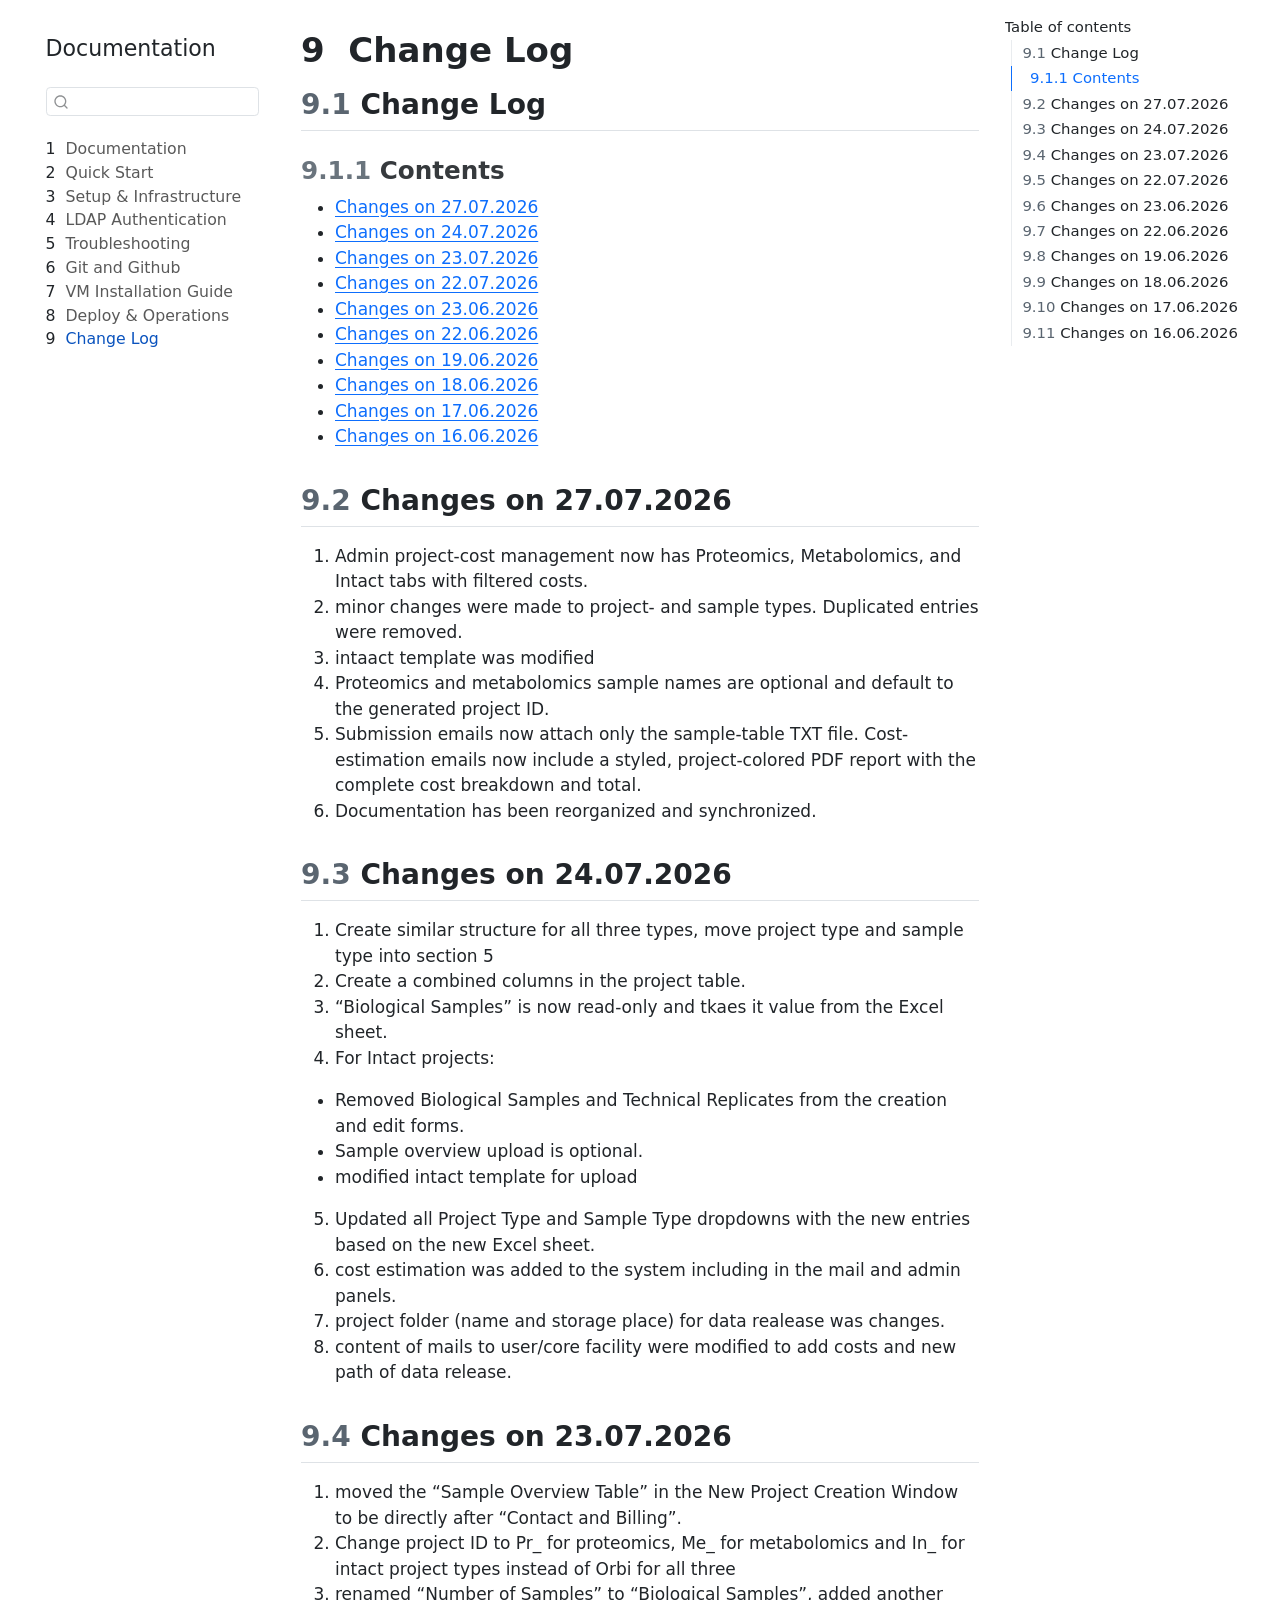
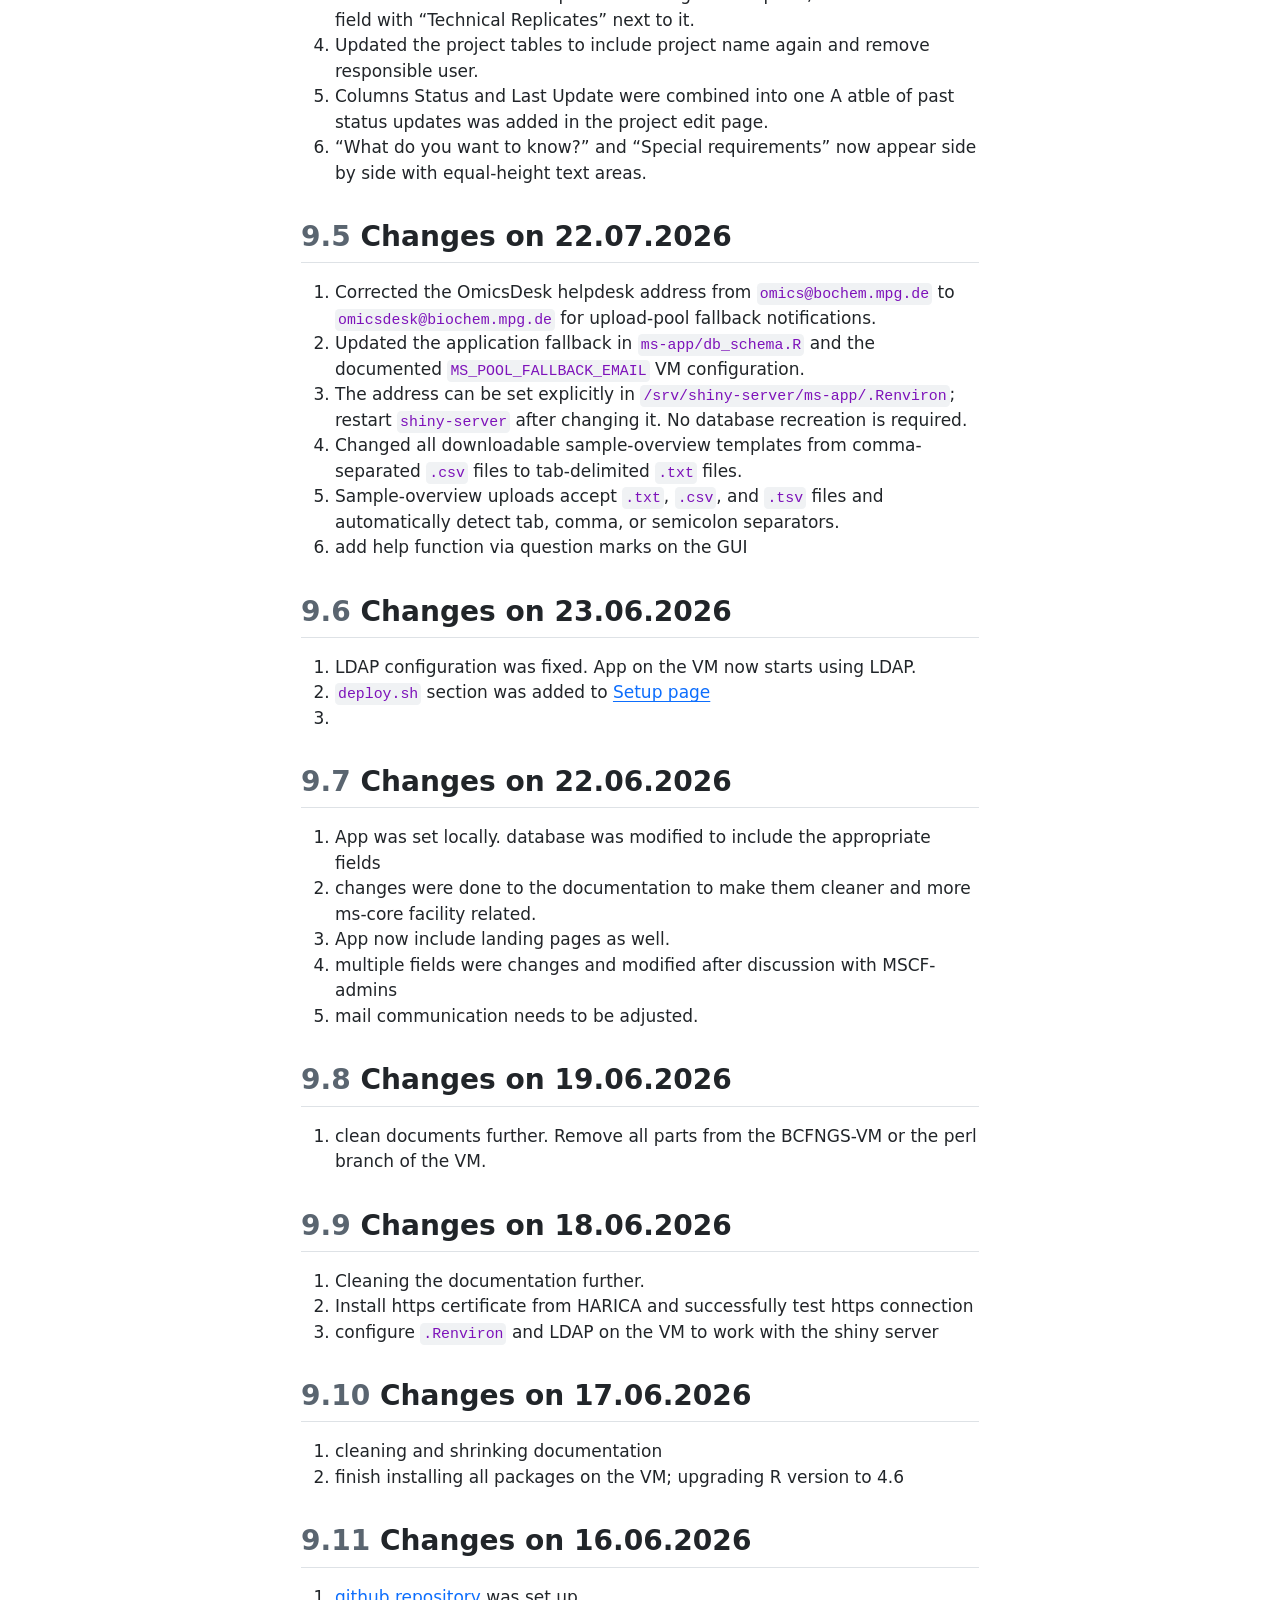
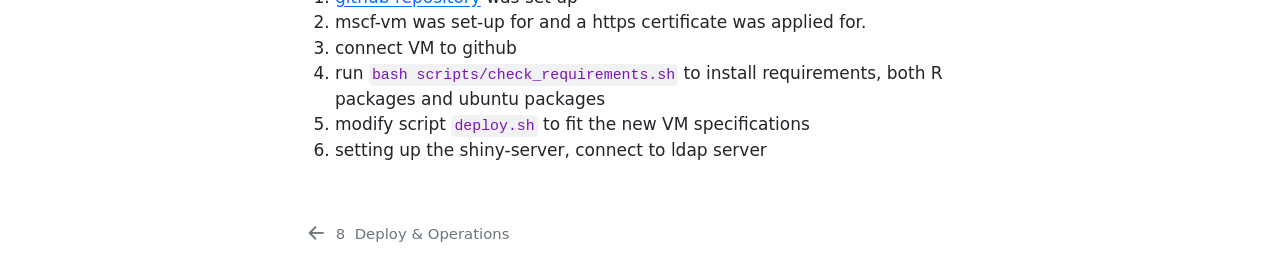
==== commit b4650e8d: "Built site for gh-pages" ====
--- a/chapters/change-log.html
+++ b/chapters/change-log.html
@@ -2,16 +2,13 @@
 <html xmlns="http://www.w3.org/1999/xhtml" lang="en" xml:lang="en"><head>
 
 <meta charset="utf-8">
-<meta name="generator" content="quarto-1.9.26">
+<meta name="generator" content="quarto-1.8.27">
 
 <meta name="viewport" content="width=device-width, initial-scale=1.0, user-scalable=yes">
 
 
-<title>7&nbsp; Change Log – Documentation</title>
+<title>9&nbsp; Change Log – Documentation</title>
 <style>
-/* Default styles provided by pandoc.
-** See https://pandoc.org/MANUAL.html#variables-for-html for config info.
-*/
 code{white-space: pre-wrap;}
 span.smallcaps{font-variant: small-caps;}
 div.columns{display: flex; gap: min(4vw, 1.5em);}
@@ -36,14 +33,15 @@
 <link href="../chapters/deploy-operations.html" rel="prev">
 <script src="../site_libs/quarto-html/quarto.js" type="module"></script>
 <script src="../site_libs/quarto-html/tabsets/tabsets.js" type="module"></script>
+<script src="../site_libs/quarto-html/axe/axe-check.js" type="module"></script>
 <script src="../site_libs/quarto-html/popper.min.js"></script>
 <script src="../site_libs/quarto-html/tippy.umd.min.js"></script>
 <script src="../site_libs/quarto-html/anchor.min.js"></script>
 <link href="../site_libs/quarto-html/tippy.css" rel="stylesheet">
-<link href="../site_libs/quarto-html/quarto-syntax-highlighting-61780a260fdcf47536a34fde95582725.css" rel="stylesheet" id="quarto-text-highlighting-styles">
+<link href="../site_libs/quarto-html/quarto-syntax-highlighting-ed96de9b727972fe78a7b5d16c58bf87.css" rel="stylesheet" id="quarto-text-highlighting-styles">
 <script src="../site_libs/bootstrap/bootstrap.min.js"></script>
 <link href="../site_libs/bootstrap/bootstrap-icons.css" rel="stylesheet">
-<link href="../site_libs/bootstrap/bootstrap-87aed0b8589e23e45aa8556edf37a91b.min.css" rel="stylesheet" append-hash="true" id="quarto-bootstrap" data-mode="light">
+<link href="../site_libs/bootstrap/bootstrap-99913b7803b80b0c1d2b970a25816663.min.css" rel="stylesheet" append-hash="true" id="quarto-bootstrap" data-mode="light">
 <script id="quarto-search-options" type="application/json">{
   "location": "sidebar",
   "copy-button": false,
@@ -84,7 +82,7 @@
       <button type="button" class="quarto-btn-toggle btn" data-bs-toggle="collapse" role="button" data-bs-target=".quarto-sidebar-collapse-item" aria-controls="quarto-sidebar" aria-expanded="false" aria-label="Toggle sidebar navigation" onclick="if (window.quartoToggleHeadroom) { window.quartoToggleHeadroom(); }">
         <i class="bi bi-layout-text-sidebar-reverse"></i>
       </button>
-        <nav class="quarto-page-breadcrumbs" aria-label="breadcrumb"><ol class="breadcrumb"><li class="breadcrumb-item"><a href="../chapters/change-log.html"><span class="chapter-number">7</span>&nbsp; <span class="chapter-title">Change Log</span></a></li></ol></nav>
+        <nav class="quarto-page-breadcrumbs" aria-label="breadcrumb"><ol class="breadcrumb"><li class="breadcrumb-item"><a href="../chapters/change-log.html"><span class="chapter-number">9</span>&nbsp; <span class="chapter-title">Change Log</span></a></li></ol></nav>
         <a class="flex-grow-1" role="navigation" data-bs-toggle="collapse" data-bs-target=".quarto-sidebar-collapse-item" aria-controls="quarto-sidebar" aria-expanded="false" aria-label="Toggle sidebar navigation" onclick="if (window.quartoToggleHeadroom) { window.quartoToggleHeadroom(); }">      
         </a>
       <button type="button" class="btn quarto-search-button" aria-label="Search" onclick="window.quartoOpenSearch();">
@@ -129,26 +127,38 @@
 </li>
         <li class="sidebar-item">
   <div class="sidebar-item-container"> 
+  <a href="../chapters/ldap-authentication.html" class="sidebar-item-text sidebar-link">
+ <span class="menu-text"><span class="chapter-number">4</span>&nbsp; <span class="chapter-title">LDAP Authentication</span></span></a>
+  </div>
+</li>
+        <li class="sidebar-item">
+  <div class="sidebar-item-container"> 
+  <a href="../chapters/troubleshooting.html" class="sidebar-item-text sidebar-link">
+ <span class="menu-text"><span class="chapter-number">5</span>&nbsp; <span class="chapter-title">Troubleshooting</span></span></a>
+  </div>
+</li>
+        <li class="sidebar-item">
+  <div class="sidebar-item-container"> 
   <a href="../chapters/git-github.html" class="sidebar-item-text sidebar-link">
- <span class="menu-text"><span class="chapter-number">4</span>&nbsp; <span class="chapter-title">Git and Github</span></span></a>
+ <span class="menu-text"><span class="chapter-number">6</span>&nbsp; <span class="chapter-title">Git and Github</span></span></a>
   </div>
 </li>
         <li class="sidebar-item">
   <div class="sidebar-item-container"> 
   <a href="../chapters/vm-installation.html" class="sidebar-item-text sidebar-link">
- <span class="menu-text"><span class="chapter-number">5</span>&nbsp; <span class="chapter-title">VM Installation Guide (ngs-vm &amp; bcf-vm)</span></span></a>
+ <span class="menu-text"><span class="chapter-number">7</span>&nbsp; <span class="chapter-title">VM Installation Guide</span></span></a>
   </div>
 </li>
         <li class="sidebar-item">
   <div class="sidebar-item-container"> 
   <a href="../chapters/deploy-operations.html" class="sidebar-item-text sidebar-link">
- <span class="menu-text"><span class="chapter-number">6</span>&nbsp; <span class="chapter-title">Deploy &amp; Operations</span></span></a>
+ <span class="menu-text"><span class="chapter-number">8</span>&nbsp; <span class="chapter-title">Deploy &amp; Operations</span></span></a>
   </div>
 </li>
         <li class="sidebar-item">
   <div class="sidebar-item-container"> 
   <a href="../chapters/change-log.html" class="sidebar-item-text sidebar-link active">
- <span class="menu-text"><span class="chapter-number">7</span>&nbsp; <span class="chapter-title">Change Log</span></span></a>
+ <span class="menu-text"><span class="chapter-number">9</span>&nbsp; <span class="chapter-title">Change Log</span></span></a>
   </div>
 </li>
     </ul>
@@ -161,11 +171,20 @@
     <h2 id="toc-title">Table of contents</h2>
    
   <ul>
-  <li><a href="#change-log" id="toc-change-log" class="nav-link active" data-scroll-target="#change-log"><span class="header-section-number">7.1</span> Change Log</a>
+  <li><a href="#change-log" id="toc-change-log" class="nav-link active" data-scroll-target="#change-log"><span class="header-section-number">9.1</span> Change Log</a>
   <ul class="collapse">
-  <li><a href="#contents" id="toc-contents" class="nav-link" data-scroll-target="#contents"><span class="header-section-number">7.1.1</span> Contents</a></li>
+  <li><a href="#contents" id="toc-contents" class="nav-link" data-scroll-target="#contents"><span class="header-section-number">9.1.1</span> Contents</a></li>
   </ul></li>
-  <li><a href="#changes-on-16.06.2027" id="toc-changes-on-16.06.2027" class="nav-link" data-scroll-target="#changes-on-16.06.2027"><span class="header-section-number">7.2</span> Changes on 16.06.2027</a></li>
+  <li><a href="#changes-on-27.07.2026" id="toc-changes-on-27.07.2026" class="nav-link" data-scroll-target="#changes-on-27.07.2026"><span class="header-section-number">9.2</span> Changes on 27.07.2026</a></li>
+  <li><a href="#changes-on-24.07.2026" id="toc-changes-on-24.07.2026" class="nav-link" data-scroll-target="#changes-on-24.07.2026"><span class="header-section-number">9.3</span> Changes on 24.07.2026</a></li>
+  <li><a href="#changes-on-23.07.2026" id="toc-changes-on-23.07.2026" class="nav-link" data-scroll-target="#changes-on-23.07.2026"><span class="header-section-number">9.4</span> Changes on 23.07.2026</a></li>
+  <li><a href="#changes-on-22.07.2026" id="toc-changes-on-22.07.2026" class="nav-link" data-scroll-target="#changes-on-22.07.2026"><span class="header-section-number">9.5</span> Changes on 22.07.2026</a></li>
+  <li><a href="#changes-on-23.06.2026" id="toc-changes-on-23.06.2026" class="nav-link" data-scroll-target="#changes-on-23.06.2026"><span class="header-section-number">9.6</span> Changes on 23.06.2026</a></li>
+  <li><a href="#changes-on-22.06.2026" id="toc-changes-on-22.06.2026" class="nav-link" data-scroll-target="#changes-on-22.06.2026"><span class="header-section-number">9.7</span> Changes on 22.06.2026</a></li>
+  <li><a href="#changes-on-19.06.2026" id="toc-changes-on-19.06.2026" class="nav-link" data-scroll-target="#changes-on-19.06.2026"><span class="header-section-number">9.8</span> Changes on 19.06.2026</a></li>
+  <li><a href="#changes-on-18.06.2026" id="toc-changes-on-18.06.2026" class="nav-link" data-scroll-target="#changes-on-18.06.2026"><span class="header-section-number">9.9</span> Changes on 18.06.2026</a></li>
+  <li><a href="#changes-on-17.06.2026" id="toc-changes-on-17.06.2026" class="nav-link" data-scroll-target="#changes-on-17.06.2026"><span class="header-section-number">9.10</span> Changes on 17.06.2026</a></li>
+  <li><a href="#changes-on-16.06.2026" id="toc-changes-on-16.06.2026" class="nav-link" data-scroll-target="#changes-on-16.06.2026"><span class="header-section-number">9.11</span> Changes on 16.06.2026</a></li>
   </ul>
 </nav>
     </div>
@@ -174,7 +193,7 @@
 
 <header id="title-block-header" class="quarto-title-block default">
 <div class="quarto-title">
-<h1 class="title"><span class="chapter-number">7</span>&nbsp; <span class="chapter-title">Change Log</span></h1>
+<h1 class="title"><span class="chapter-number">9</span>&nbsp; <span class="chapter-title">Change Log</span></h1>
 </div>
 
 
@@ -191,17 +210,118 @@
 </header>
 
 
-<section id="change-log" class="level2" data-number="7.1">
-<h2 data-number="7.1" class="anchored" data-anchor-id="change-log"><span class="header-section-number">7.1</span> Change Log</h2>
-<section id="contents" class="level3" data-number="7.1.1">
-<h3 data-number="7.1.1" class="anchored" data-anchor-id="contents"><span class="header-section-number">7.1.1</span> Contents</h3>
+<section id="change-log" class="level2" data-number="9.1">
+<h2 data-number="9.1" class="anchored" data-anchor-id="change-log"><span class="header-section-number">9.1</span> Change Log</h2>
+<section id="contents" class="level3" data-number="9.1.1">
+<h3 data-number="9.1.1" class="anchored" data-anchor-id="contents"><span class="header-section-number">9.1.1</span> Contents</h3>
 <ul>
-<li><a href="#changes-on-16.06.2026">Changes on 03.03.2026</a></li>
+<li><a href="#changes-on-27.07.2026">Changes on 27.07.2026</a></li>
+<li><a href="#changes-on-24.07.2026">Changes on 24.07.2026</a></li>
+<li><a href="#changes-on-23.07.2026">Changes on 23.07.2026</a></li>
+<li><a href="#changes-on-22.07.2026">Changes on 22.07.2026</a></li>
+<li><a href="#changes-on-23.06.2026">Changes on 23.06.2026</a></li>
+<li><a href="#changes-on-22.06.2026">Changes on 22.06.2026</a></li>
+<li><a href="#changes-on-19.06.2026">Changes on 19.06.2026</a></li>
+<li><a href="#changes-on-18.06.2026">Changes on 18.06.2026</a></li>
+<li><a href="#changes-on-17.06.2026">Changes on 17.06.2026</a></li>
+<li><a href="#changes-on-16.06.2026">Changes on 16.06.2026</a></li>
 </ul>
 </section>
 </section>
-<section id="changes-on-16.06.2027" class="level2" data-number="7.2">
-<h2 data-number="7.2" class="anchored" data-anchor-id="changes-on-16.06.2027"><span class="header-section-number">7.2</span> Changes on 16.06.2027</h2>
+<section id="changes-on-27.07.2026" class="level2" data-number="9.2">
+<h2 data-number="9.2" class="anchored" data-anchor-id="changes-on-27.07.2026"><span class="header-section-number">9.2</span> Changes on 27.07.2026</h2>
+<ol type="1">
+<li>Admin project-cost management now has Proteomics, Metabolomics, and Intact tabs with filtered costs.</li>
+<li>minor changes were made to project- and sample types. Duplicated entries were removed.</li>
+<li>intaact template was modified</li>
+<li>Proteomics and metabolomics sample names are optional and default to the generated project ID.</li>
+<li>Submission emails now attach only the sample-table TXT file. Cost-estimation emails now include a styled, project-colored PDF report with the complete cost breakdown and total.</li>
+<li>Documentation has been reorganized and synchronized.</li>
+</ol>
+</section>
+<section id="changes-on-24.07.2026" class="level2" data-number="9.3">
+<h2 data-number="9.3" class="anchored" data-anchor-id="changes-on-24.07.2026"><span class="header-section-number">9.3</span> Changes on 24.07.2026</h2>
+<ol type="1">
+<li>Create similar structure for all three types, move project type and sample type into section 5</li>
+<li>Create a combined columns in the project table.</li>
+<li>“Biological Samples” is now read-only and tkaes it value from the Excel sheet.</li>
+<li>For Intact projects:</li>
+</ol>
+<ul>
+<li>Removed Biological Samples and Technical Replicates from the creation and edit forms.</li>
+<li>Sample overview upload is optional.</li>
+<li>modified intact template for upload</li>
+</ul>
+<ol start="5" type="1">
+<li>Updated all Project Type and Sample Type dropdowns with the new entries based on the new Excel sheet.</li>
+<li>cost estimation was added to the system including in the mail and admin panels.</li>
+<li>project folder (name and storage place) for data realease was changes.</li>
+<li>content of mails to user/core facility were modified to add costs and new path of data release.</li>
+</ol>
+</section>
+<section id="changes-on-23.07.2026" class="level2" data-number="9.4">
+<h2 data-number="9.4" class="anchored" data-anchor-id="changes-on-23.07.2026"><span class="header-section-number">9.4</span> Changes on 23.07.2026</h2>
+<ol type="1">
+<li>moved the “Sample Overview Table” in the New Project Creation Window to be directly after “Contact and Billing”.</li>
+<li>Change project ID to Pr_ for proteomics, Me_ for metabolomics and In_ for intact project types instead of Orbi for all three</li>
+<li>renamed “Number of Samples” to “Biological Samples”, added another field with “Technical Replicates” next to it.</li>
+<li>Updated the project tables to include project name again and remove responsible user.</li>
+<li>Columns Status and Last Update were combined into one A atble of past status updates was added in the project edit page.</li>
+<li>“What do you want to know?” and “Special requirements” now appear side by side with equal-height text areas.</li>
+</ol>
+</section>
+<section id="changes-on-22.07.2026" class="level2" data-number="9.5">
+<h2 data-number="9.5" class="anchored" data-anchor-id="changes-on-22.07.2026"><span class="header-section-number">9.5</span> Changes on 22.07.2026</h2>
+<ol type="1">
+<li>Corrected the OmicsDesk helpdesk address from <code>omics@bochem.mpg.de</code> to <code>omicsdesk@biochem.mpg.de</code> for upload-pool fallback notifications.</li>
+<li>Updated the application fallback in <code>ms-app/db_schema.R</code> and the documented <code>MS_POOL_FALLBACK_EMAIL</code> VM configuration.</li>
+<li>The address can be set explicitly in <code>/srv/shiny-server/ms-app/.Renviron</code>; restart <code>shiny-server</code> after changing it. No database recreation is required.</li>
+<li>Changed all downloadable sample-overview templates from comma-separated <code>.csv</code> files to tab-delimited <code>.txt</code> files.</li>
+<li>Sample-overview uploads accept <code>.txt</code>, <code>.csv</code>, and <code>.tsv</code> files and automatically detect tab, comma, or semicolon separators.</li>
+<li>add help function via question marks on the GUI</li>
+</ol>
+</section>
+<section id="changes-on-23.06.2026" class="level2" data-number="9.6">
+<h2 data-number="9.6" class="anchored" data-anchor-id="changes-on-23.06.2026"><span class="header-section-number">9.6</span> Changes on 23.06.2026</h2>
+<ol type="1">
+<li>LDAP configuration was fixed. App on the VM now starts using LDAP.</li>
+<li><code>deploy.sh</code> section was added to <a href="../chapters/setup-infrastructure.html#deploy-(vm)">Setup page</a></li>
+<li></li>
+</ol>
+</section>
+<section id="changes-on-22.06.2026" class="level2" data-number="9.7">
+<h2 data-number="9.7" class="anchored" data-anchor-id="changes-on-22.06.2026"><span class="header-section-number">9.7</span> Changes on 22.06.2026</h2>
+<ol type="1">
+<li>App was set locally. database was modified to include the appropriate fields</li>
+<li>changes were done to the documentation to make them cleaner and more ms-core facility related.</li>
+<li>App now include landing pages as well.</li>
+<li>multiple fields were changes and modified after discussion with MSCF-admins</li>
+<li>mail communication needs to be adjusted.</li>
+</ol>
+</section>
+<section id="changes-on-19.06.2026" class="level2" data-number="9.8">
+<h2 data-number="9.8" class="anchored" data-anchor-id="changes-on-19.06.2026"><span class="header-section-number">9.8</span> Changes on 19.06.2026</h2>
+<ol type="1">
+<li>clean documents further. Remove all parts from the BCFNGS-VM or the perl branch of the VM.</li>
+</ol>
+</section>
+<section id="changes-on-18.06.2026" class="level2" data-number="9.9">
+<h2 data-number="9.9" class="anchored" data-anchor-id="changes-on-18.06.2026"><span class="header-section-number">9.9</span> Changes on 18.06.2026</h2>
+<ol type="1">
+<li>Cleaning the documentation further.</li>
+<li>Install https certificate from HARICA and successfully test https connection</li>
+<li>configure <code>.Renviron</code> and LDAP on the VM to work with the shiny server</li>
+</ol>
+</section>
+<section id="changes-on-17.06.2026" class="level2" data-number="9.10">
+<h2 data-number="9.10" class="anchored" data-anchor-id="changes-on-17.06.2026"><span class="header-section-number">9.10</span> Changes on 17.06.2026</h2>
+<ol type="1">
+<li>cleaning and shrinking documentation</li>
+<li>finish installing all packages on the VM; upgrading R version to 4.6</li>
+</ol>
+</section>
+<section id="changes-on-16.06.2026" class="level2" data-number="9.11">
+<h2 data-number="9.11" class="anchored" data-anchor-id="changes-on-16.06.2026"><span class="header-section-number">9.11</span> Changes on 16.06.2026</h2>
 <ol type="1">
 <li><a href="https://github.com/yeroslaviz/BCFMS-project-management">github repository</a> was set up</li>
 <li>mscf-vm was set-up for and a https certificate was applied for.</li>
@@ -302,6 +422,11 @@
           if (link.dataset.originalHref !== undefined) {
             link.href = link.dataset.originalHref;
           }
+            // target, if specified
+            link.setAttribute("target", "_blank");
+            if (link.getAttribute("rel") === null) {
+              link.setAttribute("rel", "noopener");
+            }
         }
       }
     function tippyHover(el, contentFn, onTriggerFn, onUntriggerFn) {
@@ -618,7 +743,7 @@
 <nav class="page-navigation">
   <div class="nav-page nav-page-previous">
       <a href="../chapters/deploy-operations.html" class="pagination-link" aria-label="Deploy &amp; Operations">
-        <i class="bi bi-arrow-left-short"></i> <span class="nav-page-text"><span class="chapter-number">6</span>&nbsp; <span class="chapter-title">Deploy &amp; Operations</span></span>
+        <i class="bi bi-arrow-left-short"></i> <span class="nav-page-text"><span class="chapter-number">8</span>&nbsp; <span class="chapter-title">Deploy &amp; Operations</span></span>
       </a>          
   </div>
   <div class="nav-page nav-page-next">
--- a/site_libs/quarto-html/quarto-syntax-highlighting-ed96de9b727972fe78a7b5d16c58bf87.css
+++ b/site_libs/quarto-html/quarto-syntax-highlighting-ed96de9b727972fe78a7b5d16c58bf87.css
@@ -0,0 +1,236 @@
+/* quarto syntax highlight colors */
+:root {
+  --quarto-hl-ot-color: #003B4F;
+  --quarto-hl-at-color: #657422;
+  --quarto-hl-ss-color: #20794D;
+  --quarto-hl-an-color: #5E5E5E;
+  --quarto-hl-fu-color: #4758AB;
+  --quarto-hl-st-color: #20794D;
+  --quarto-hl-cf-color: #003B4F;
+  --quarto-hl-op-color: #5E5E5E;
+  --quarto-hl-er-color: #AD0000;
+  --quarto-hl-bn-color: #AD0000;
+  --quarto-hl-al-color: #AD0000;
+  --quarto-hl-va-color: #111111;
+  --quarto-hl-bu-color: inherit;
+  --quarto-hl-ex-color: inherit;
+  --quarto-hl-pp-color: #AD0000;
+  --quarto-hl-in-color: #5E5E5E;
+  --quarto-hl-vs-color: #20794D;
+  --quarto-hl-wa-color: #5E5E5E;
+  --quarto-hl-do-color: #5E5E5E;
+  --quarto-hl-im-color: #00769E;
+  --quarto-hl-ch-color: #20794D;
+  --quarto-hl-dt-color: #AD0000;
+  --quarto-hl-fl-color: #AD0000;
+  --quarto-hl-co-color: #5E5E5E;
+  --quarto-hl-cv-color: #5E5E5E;
+  --quarto-hl-cn-color: #8f5902;
+  --quarto-hl-sc-color: #5E5E5E;
+  --quarto-hl-dv-color: #AD0000;
+  --quarto-hl-kw-color: #003B4F;
+}
+
+/* other quarto variables */
+:root {
+  --quarto-font-monospace: SFMono-Regular, Menlo, Monaco, Consolas, "Liberation Mono", "Courier New", monospace;
+}
+
+/* syntax highlight based on Pandoc's rules */
+pre > code.sourceCode > span {
+  color: #003B4F;
+}
+
+code.sourceCode > span {
+  color: #003B4F;
+}
+
+div.sourceCode,
+div.sourceCode pre.sourceCode {
+  color: #003B4F;
+}
+
+/* Normal */
+code span {
+  color: #003B4F;
+}
+
+/* Alert */
+code span.al {
+  color: #AD0000;
+  font-style: inherit;
+}
+
+/* Annotation */
+code span.an {
+  color: #5E5E5E;
+  font-style: inherit;
+}
+
+/* Attribute */
+code span.at {
+  color: #657422;
+  font-style: inherit;
+}
+
+/* BaseN */
+code span.bn {
+  color: #AD0000;
+  font-style: inherit;
+}
+
+/* BuiltIn */
+code span.bu {
+  font-style: inherit;
+}
+
+/* ControlFlow */
+code span.cf {
+  color: #003B4F;
+  font-weight: bold;
+  font-style: inherit;
+}
+
+/* Char */
+code span.ch {
+  color: #20794D;
+  font-style: inherit;
+}
+
+/* Constant */
+code span.cn {
+  color: #8f5902;
+  font-style: inherit;
+}
+
+/* Comment */
+code span.co {
+  color: #5E5E5E;
+  font-style: inherit;
+}
+
+/* CommentVar */
+code span.cv {
+  color: #5E5E5E;
+  font-style: italic;
+}
+
+/* Documentation */
+code span.do {
+  color: #5E5E5E;
+  font-style: italic;
+}
+
+/* DataType */
+code span.dt {
+  color: #AD0000;
+  font-style: inherit;
+}
+
+/* DecVal */
+code span.dv {
+  color: #AD0000;
+  font-style: inherit;
+}
+
+/* Error */
+code span.er {
+  color: #AD0000;
+  font-style: inherit;
+}
+
+/* Extension */
+code span.ex {
+  font-style: inherit;
+}
+
+/* Float */
+code span.fl {
+  color: #AD0000;
+  font-style: inherit;
+}
+
+/* Function */
+code span.fu {
+  color: #4758AB;
+  font-style: inherit;
+}
+
+/* Import */
+code span.im {
+  color: #00769E;
+  font-style: inherit;
+}
+
+/* Information */
+code span.in {
+  color: #5E5E5E;
+  font-style: inherit;
+}
+
+/* Keyword */
+code span.kw {
+  color: #003B4F;
+  font-weight: bold;
+  font-style: inherit;
+}
+
+/* Operator */
+code span.op {
+  color: #5E5E5E;
+  font-style: inherit;
+}
+
+/* Other */
+code span.ot {
+  color: #003B4F;
+  font-style: inherit;
+}
+
+/* Preprocessor */
+code span.pp {
+  color: #AD0000;
+  font-style: inherit;
+}
+
+/* SpecialChar */
+code span.sc {
+  color: #5E5E5E;
+  font-style: inherit;
+}
+
+/* SpecialString */
+code span.ss {
+  color: #20794D;
+  font-style: inherit;
+}
+
+/* String */
+code span.st {
+  color: #20794D;
+  font-style: inherit;
+}
+
+/* Variable */
+code span.va {
+  color: #111111;
+  font-style: inherit;
+}
+
+/* VerbatimString */
+code span.vs {
+  color: #20794D;
+  font-style: inherit;
+}
+
+/* Warning */
+code span.wa {
+  color: #5E5E5E;
+  font-style: italic;
+}
+
+.prevent-inlining {
+  content: "</";
+}
+
+/*# sourceMappingURL=0920dd6d7437995b8cdf7429764427b1.css.map */
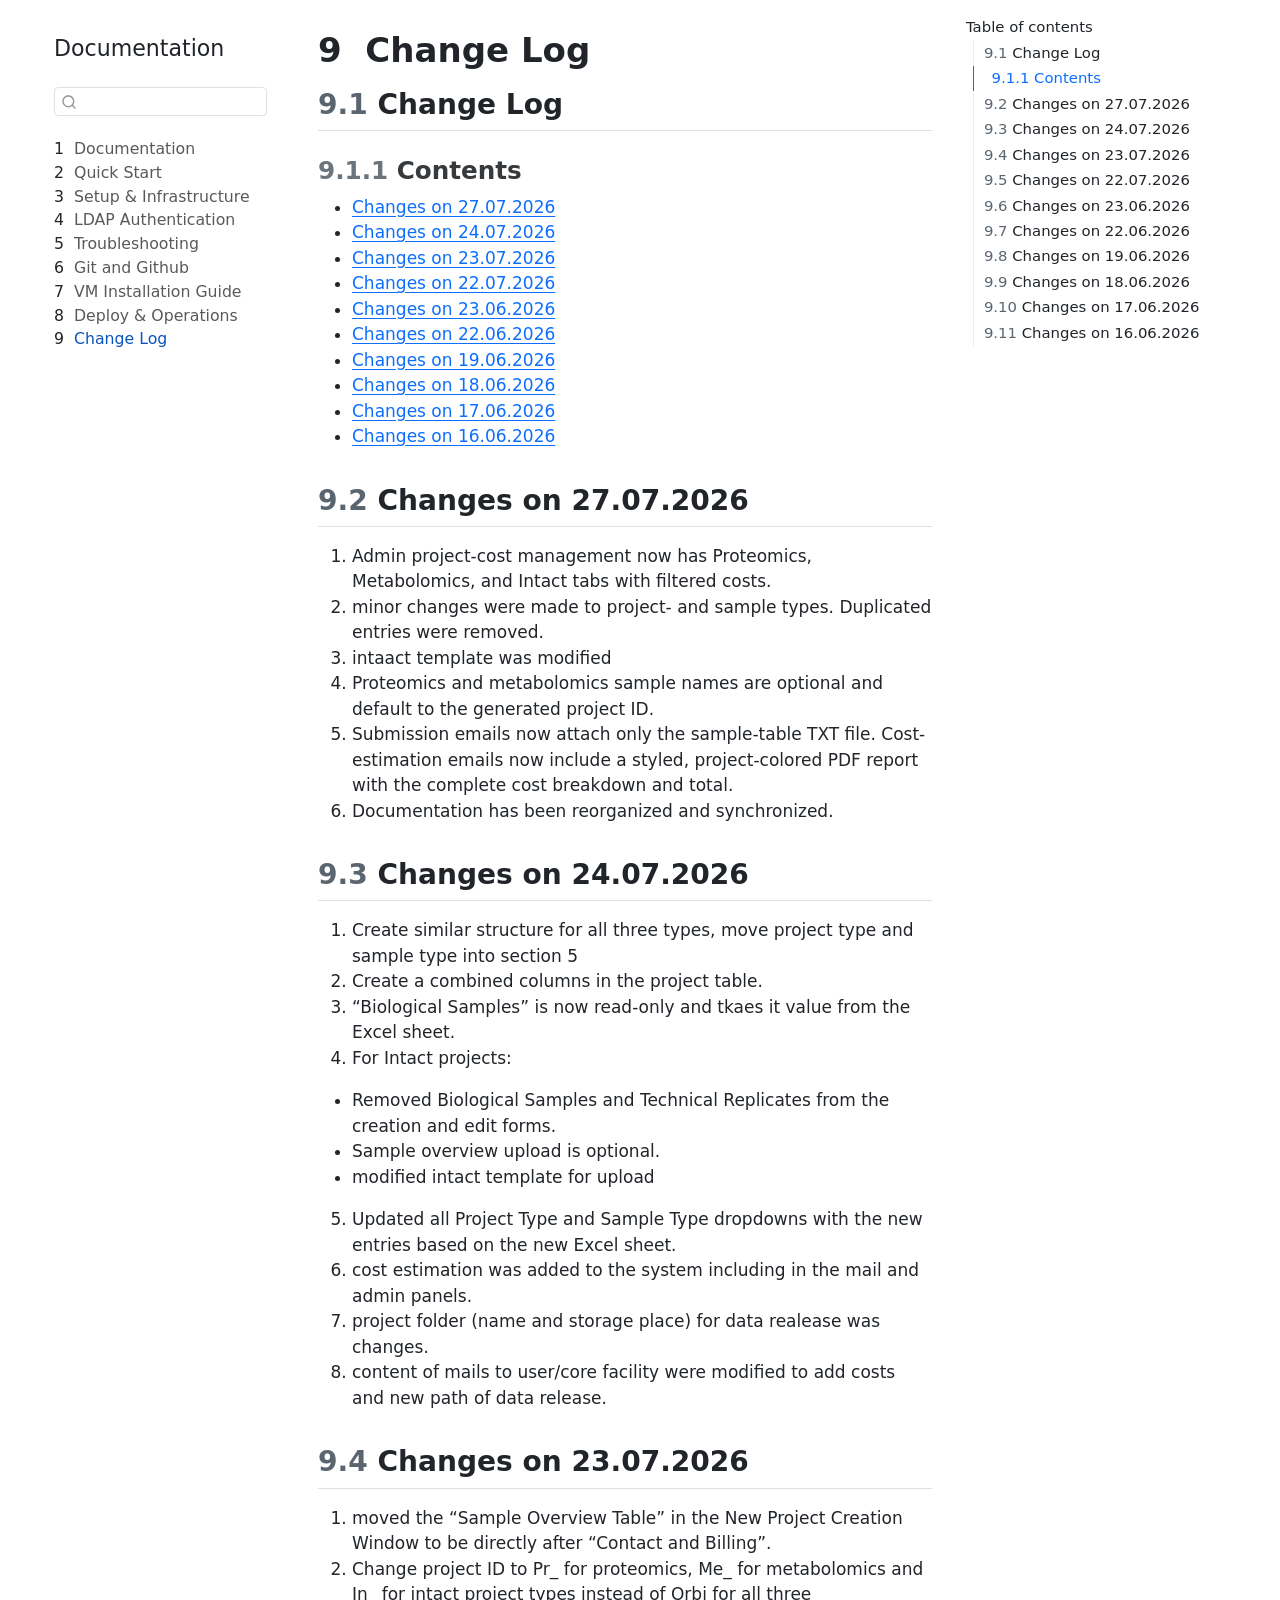
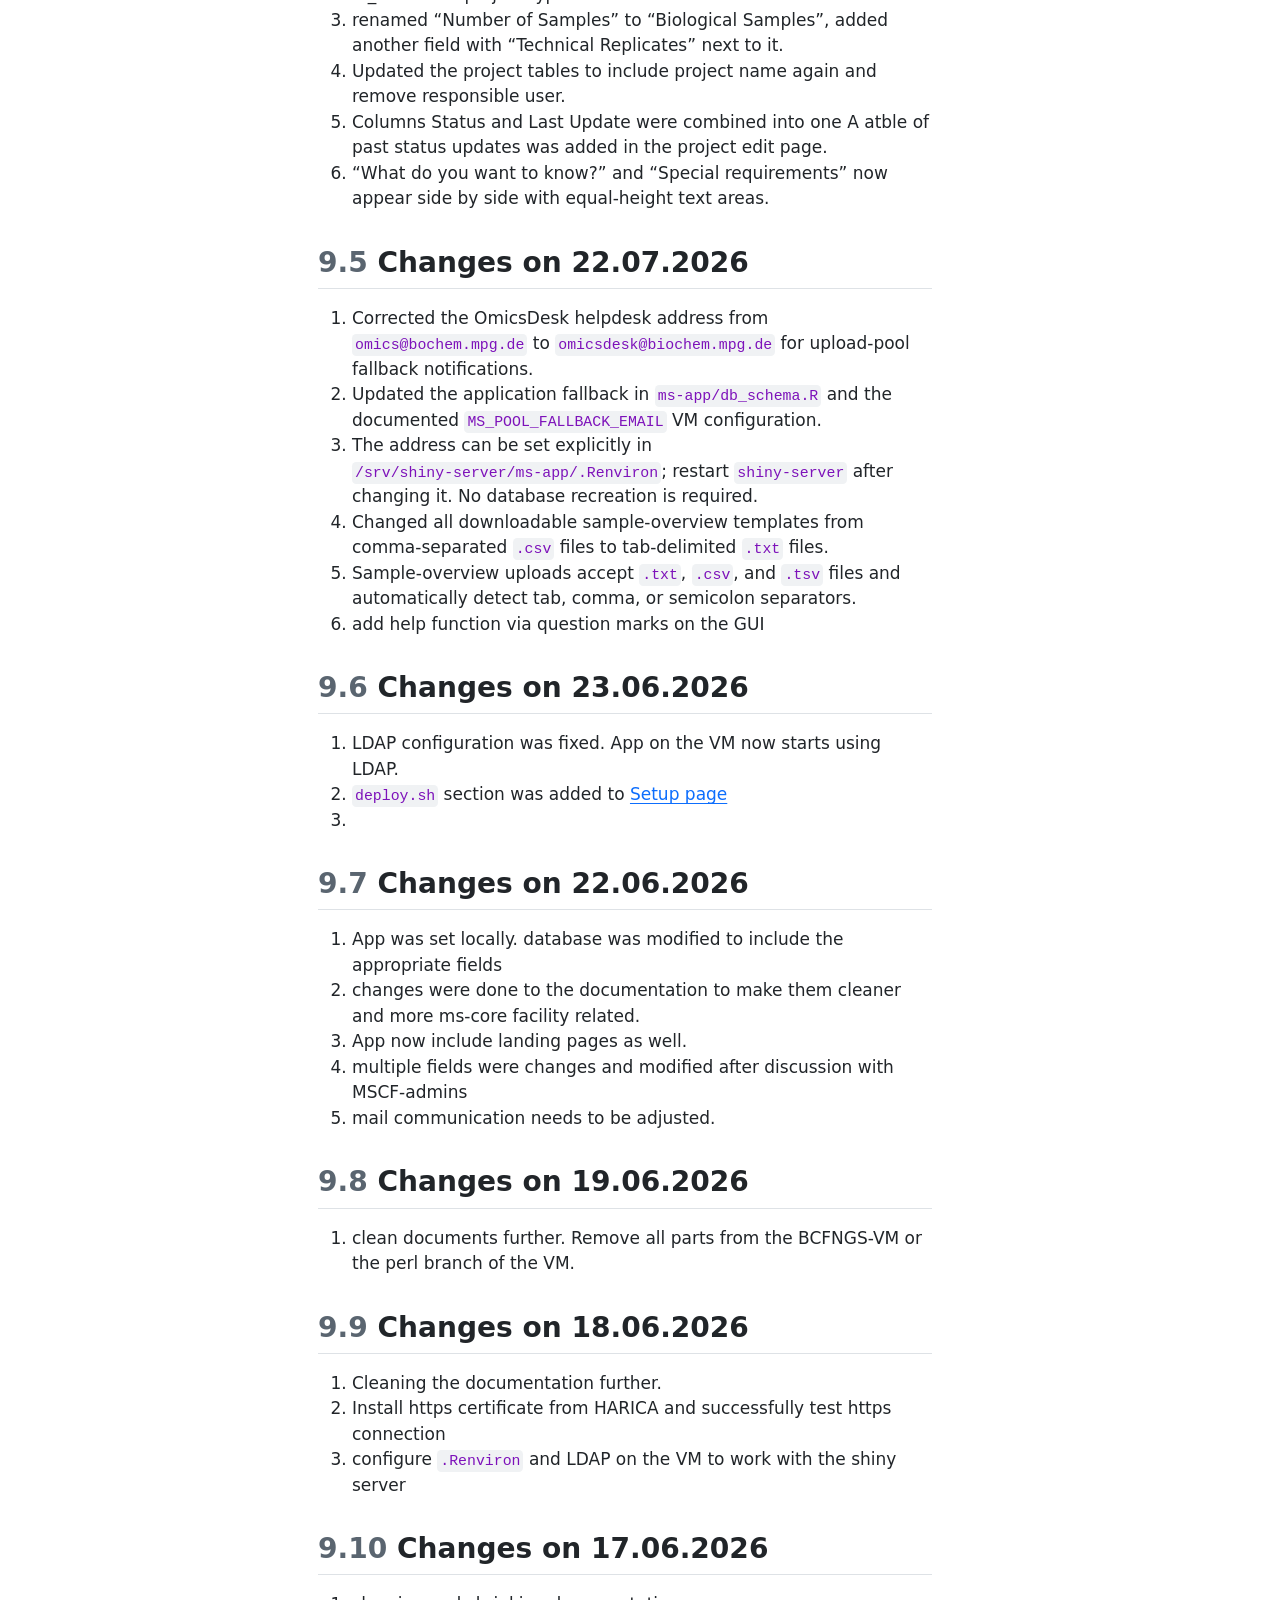
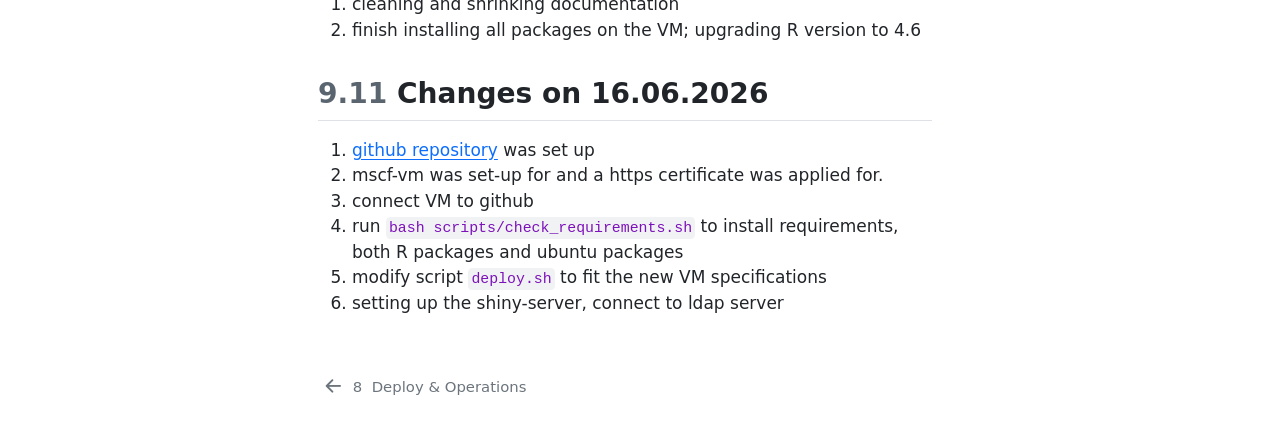
==== commit 964d7f84: "Built site for gh-pages" ====
--- a/chapters/change-log.html
+++ b/chapters/change-log.html
@@ -41,7 +41,7 @@
 <link href="../site_libs/quarto-html/quarto-syntax-highlighting-ed96de9b727972fe78a7b5d16c58bf87.css" rel="stylesheet" id="quarto-text-highlighting-styles">
 <script src="../site_libs/bootstrap/bootstrap.min.js"></script>
 <link href="../site_libs/bootstrap/bootstrap-icons.css" rel="stylesheet">
-<link href="../site_libs/bootstrap/bootstrap-99913b7803b80b0c1d2b970a25816663.min.css" rel="stylesheet" append-hash="true" id="quarto-bootstrap" data-mode="light">
+<link href="../site_libs/bootstrap/bootstrap-9623013c3c0ef9cf97ef535d1795763e.min.css" rel="stylesheet" append-hash="true" id="quarto-bootstrap" data-mode="light">
 <script id="quarto-search-options" type="application/json">{
   "location": "sidebar",
   "copy-button": false,
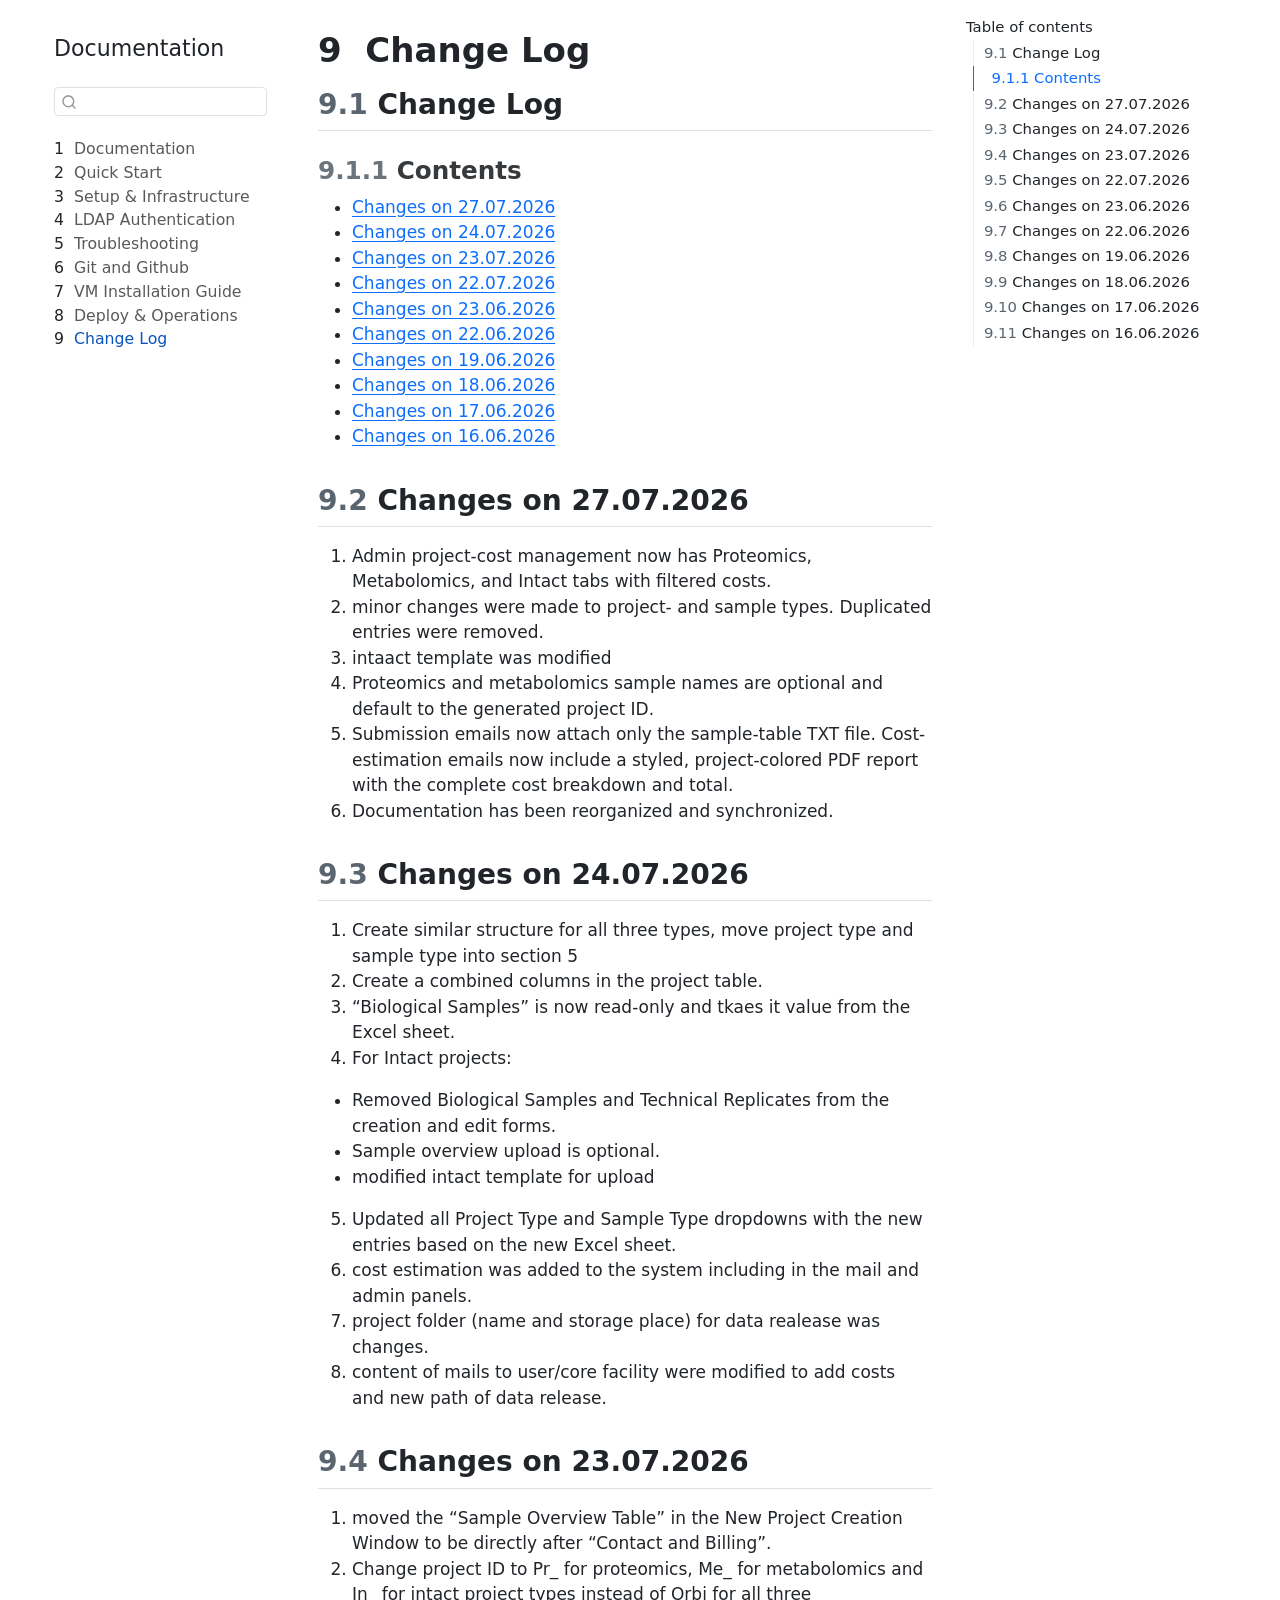
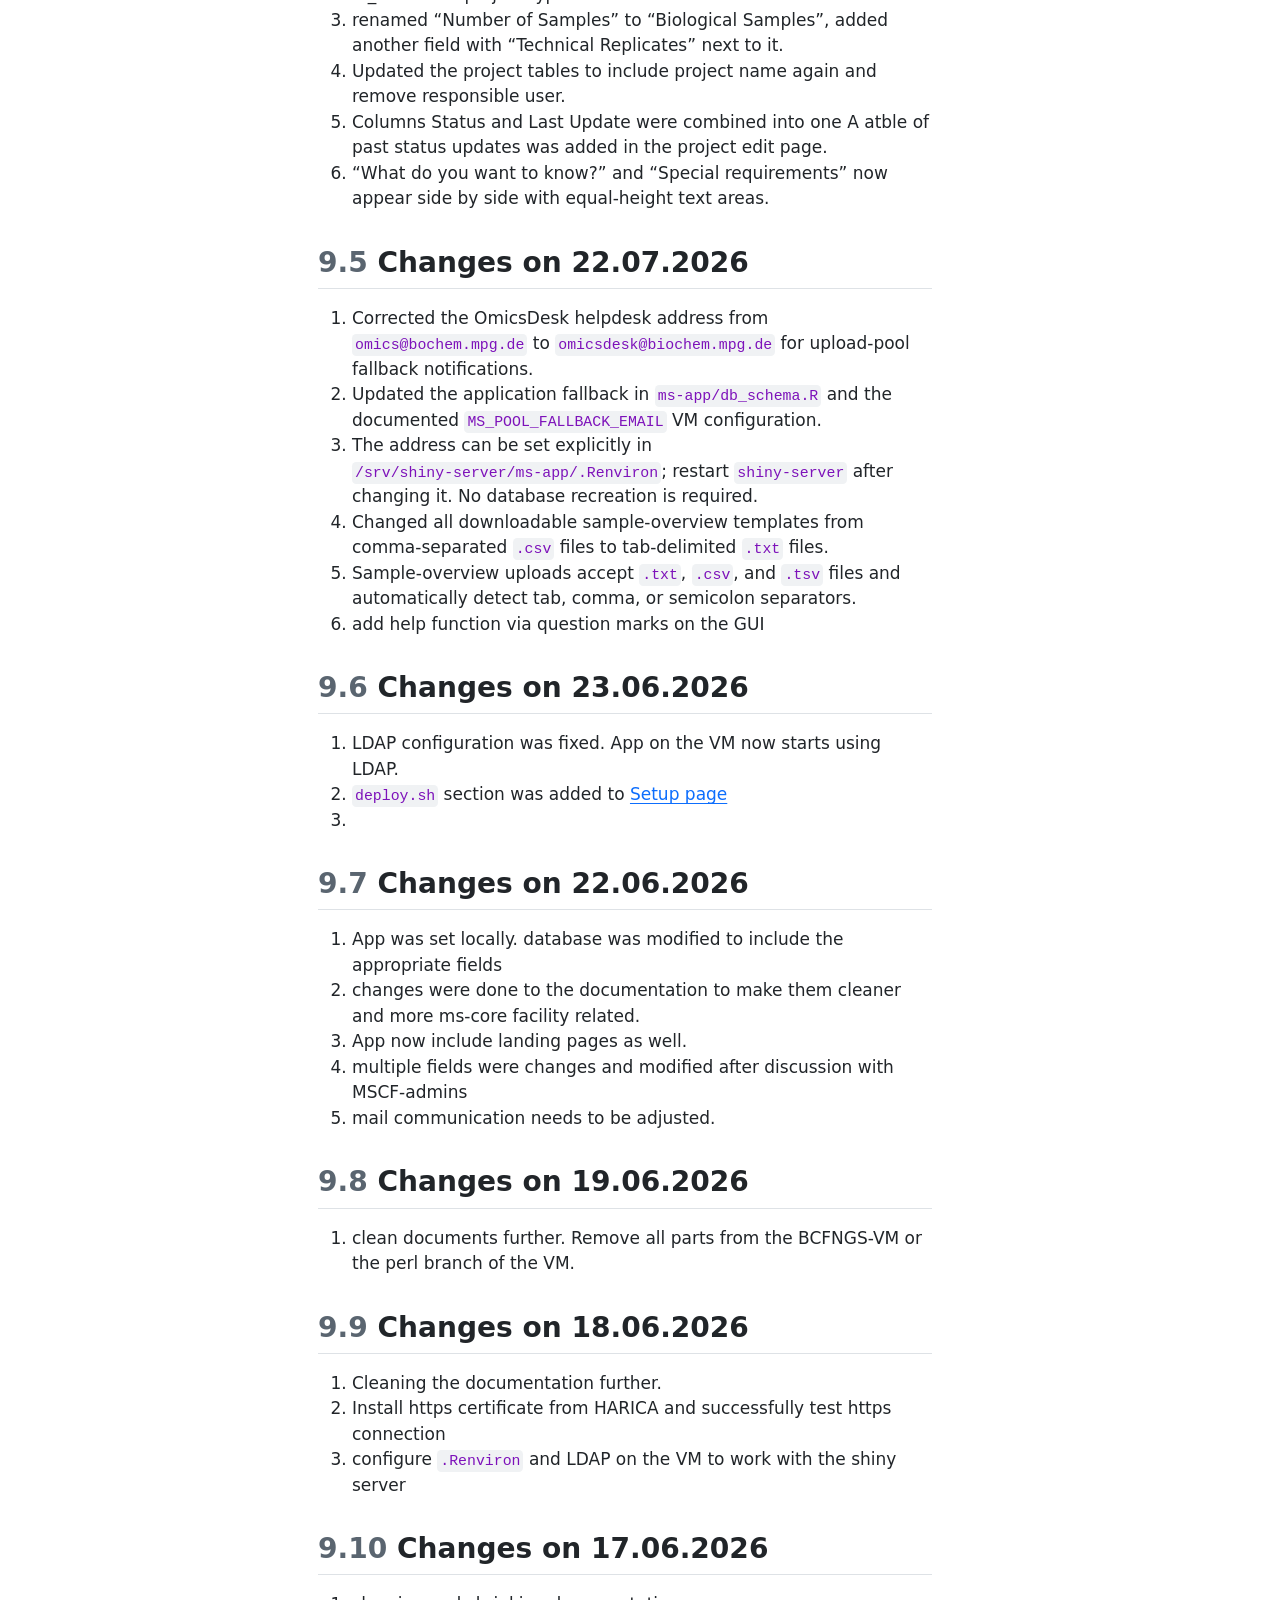
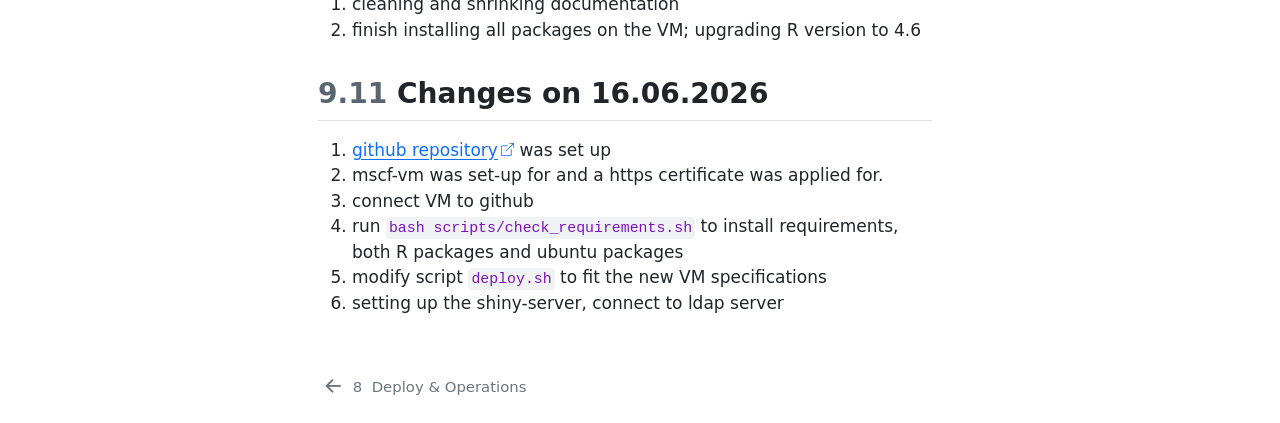
==== commit 8abcbed6: "Built site for gh-pages" ====
--- a/chapters/change-log.html
+++ b/chapters/change-log.html
@@ -427,6 +427,8 @@
             if (link.getAttribute("rel") === null) {
               link.setAttribute("rel", "noopener");
             }
+            // default icon
+            link.classList.add("external");
         }
       }
     function tippyHover(el, contentFn, onTriggerFn, onUntriggerFn) {
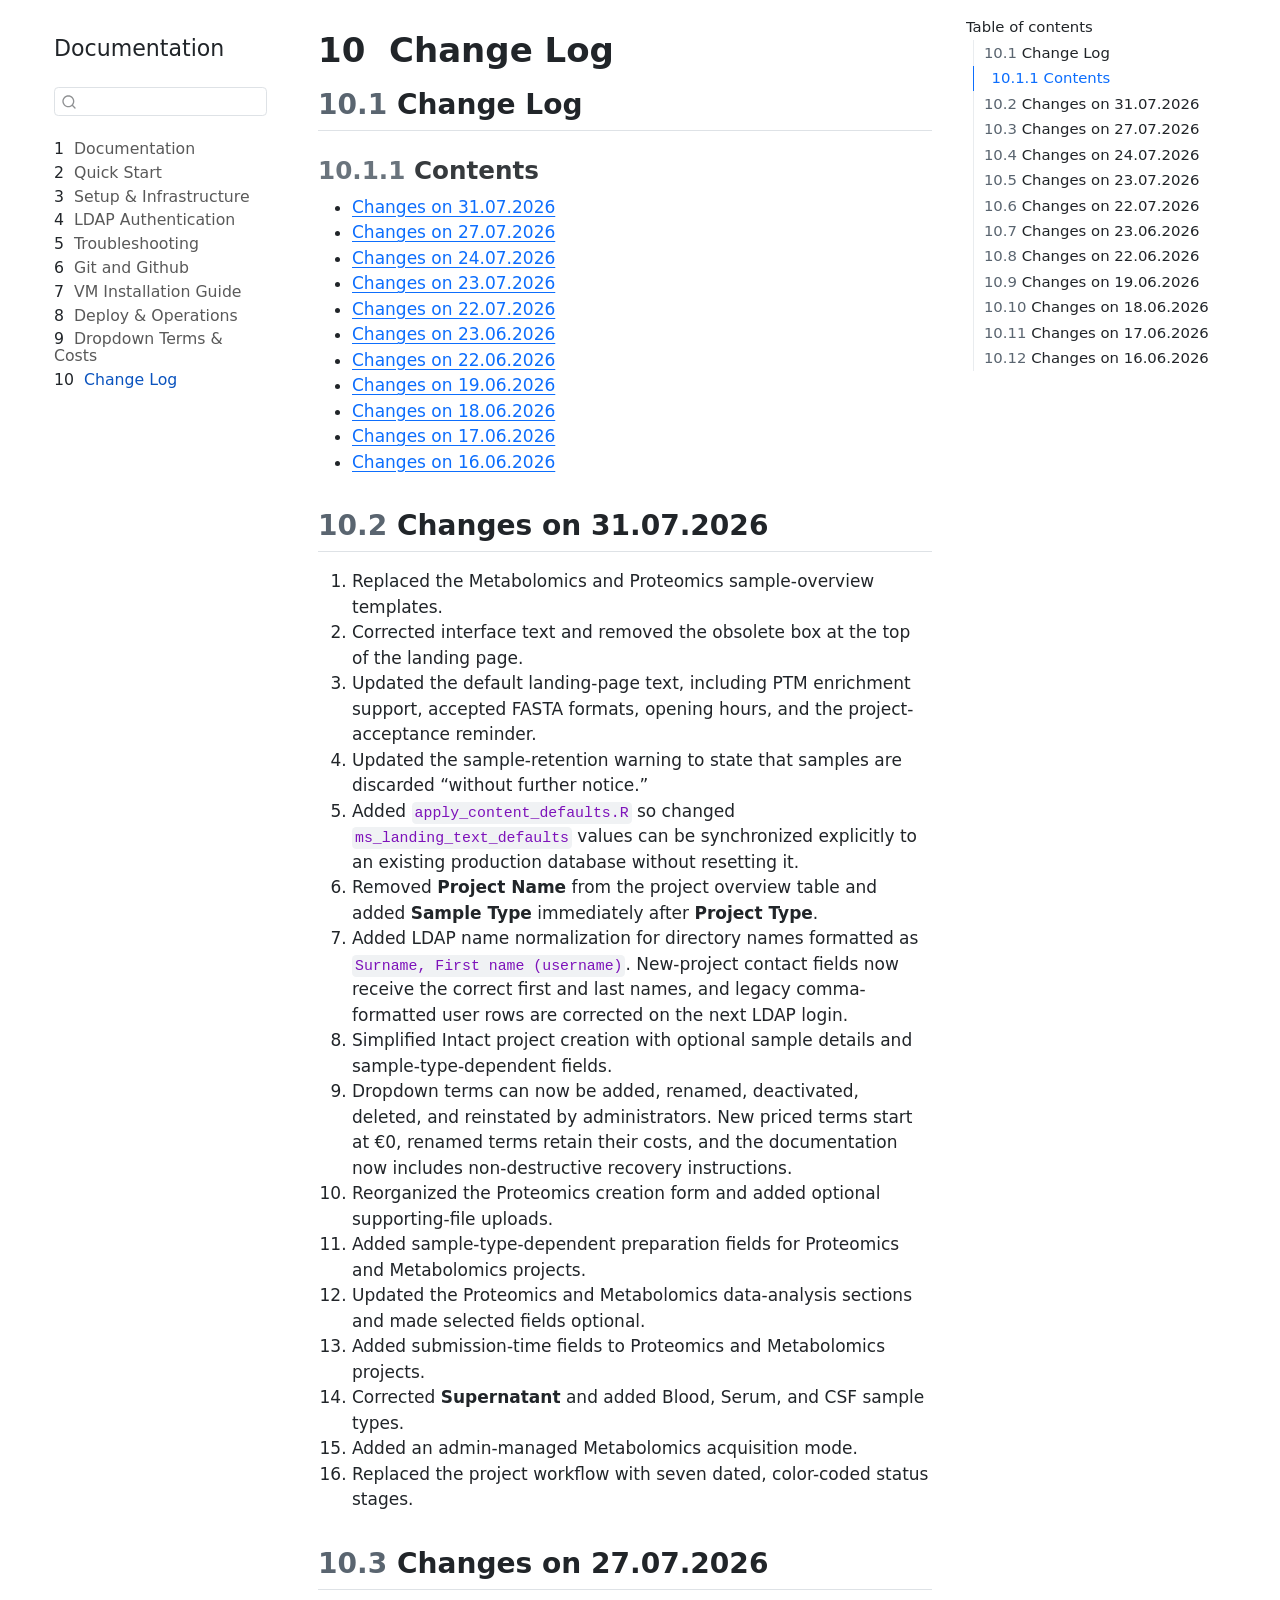
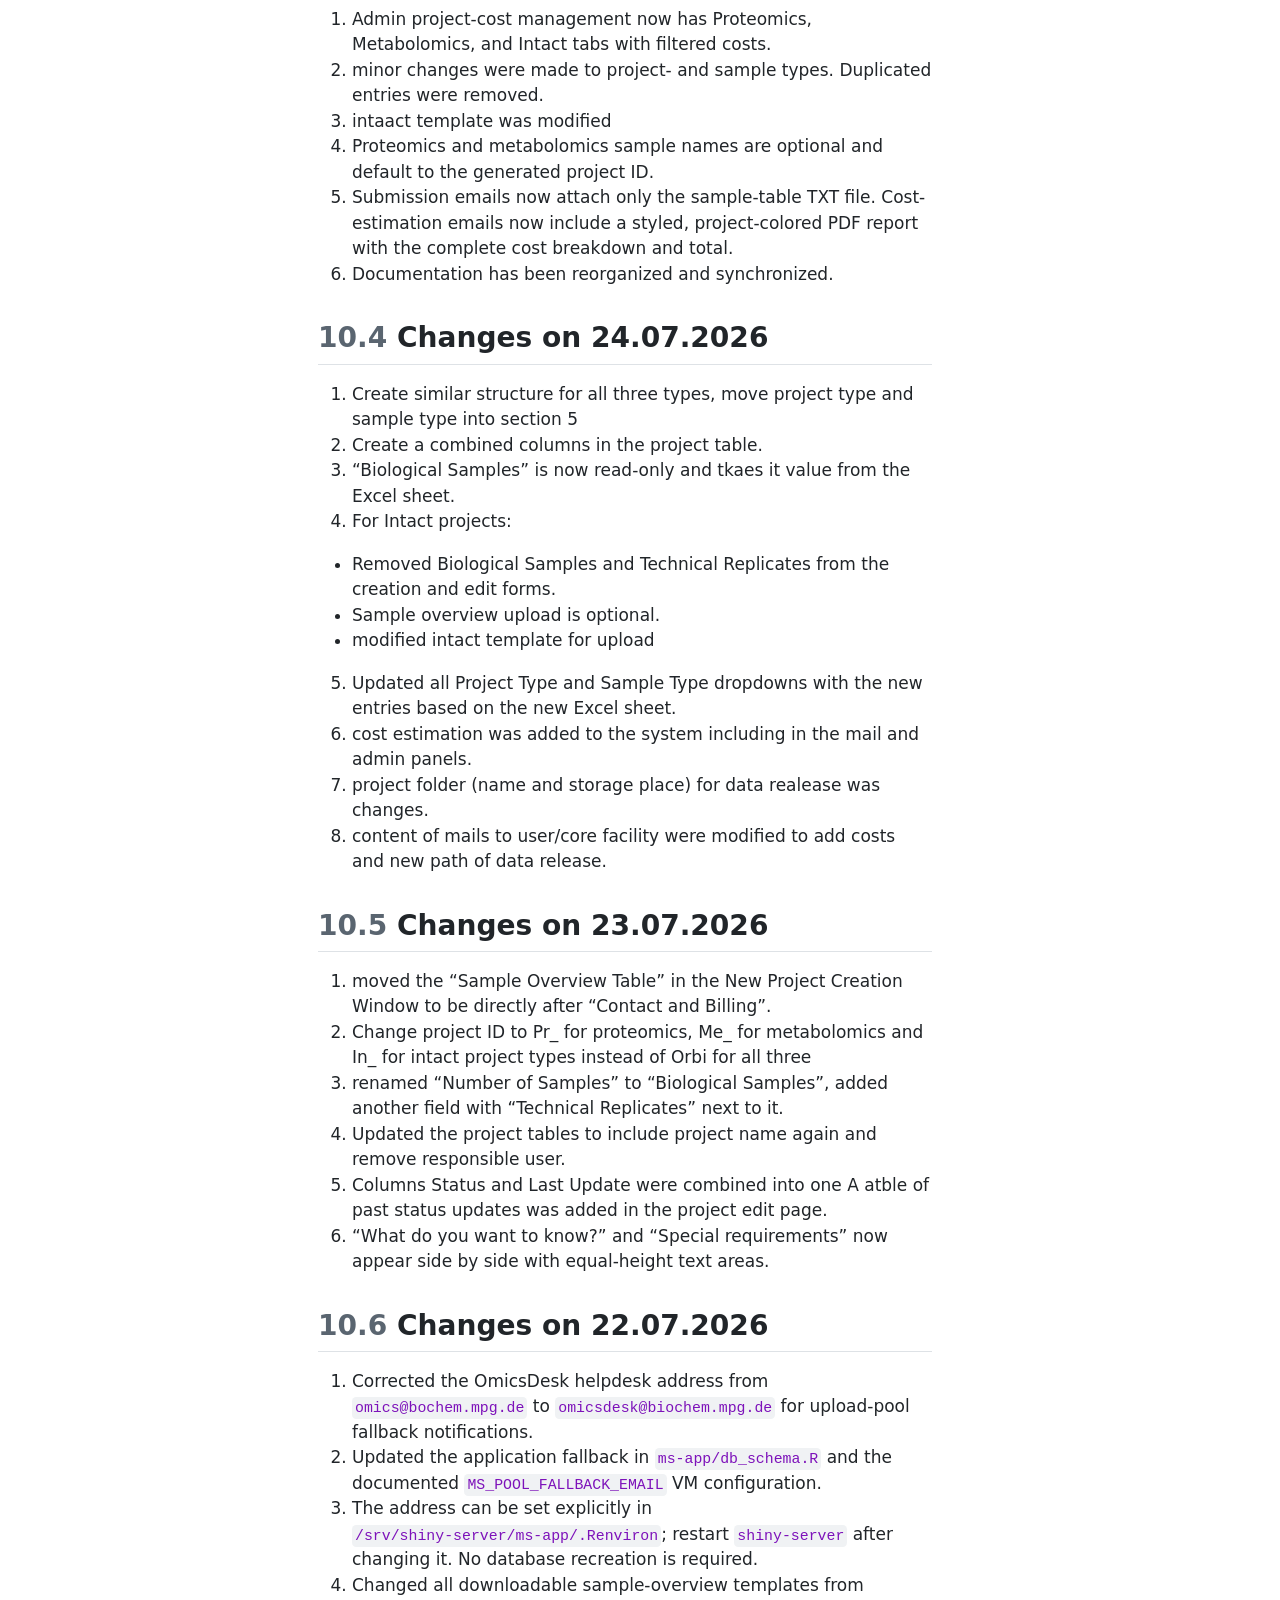
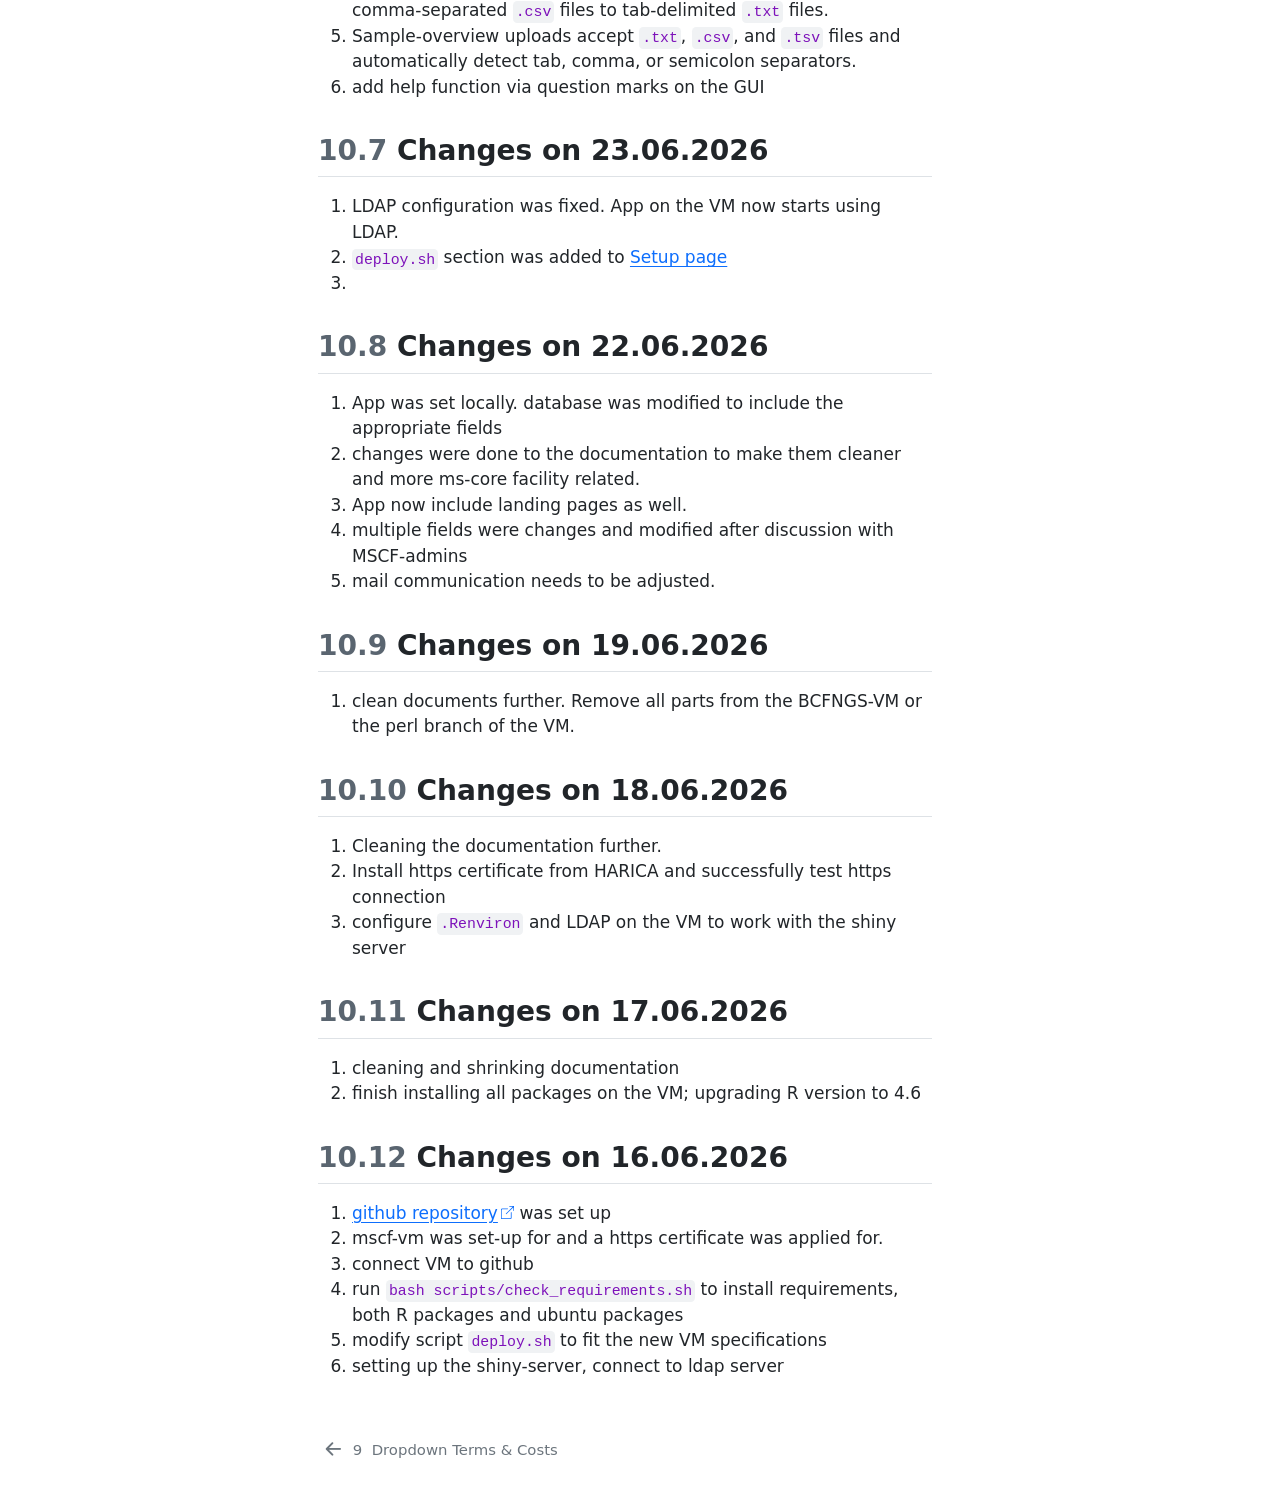
==== commit 50f57380: "Built site for gh-pages" ====
--- a/chapters/change-log.html
+++ b/chapters/change-log.html
@@ -7,7 +7,7 @@
 <meta name="viewport" content="width=device-width, initial-scale=1.0, user-scalable=yes">
 
 
-<title>9&nbsp; Change Log – Documentation</title>
+<title>10&nbsp; Change Log – Documentation</title>
 <style>
 code{white-space: pre-wrap;}
 span.smallcaps{font-variant: small-caps;}
@@ -30,7 +30,7 @@
 <script src="../site_libs/quarto-search/fuse.min.js"></script>
 <script src="../site_libs/quarto-search/quarto-search.js"></script>
 <meta name="quarto:offset" content="../">
-<link href="../chapters/deploy-operations.html" rel="prev">
+<link href="../chapters/dropdown-options.html" rel="prev">
 <script src="../site_libs/quarto-html/quarto.js" type="module"></script>
 <script src="../site_libs/quarto-html/tabsets/tabsets.js" type="module"></script>
 <script src="../site_libs/quarto-html/axe/axe-check.js" type="module"></script>
@@ -82,7 +82,7 @@
       <button type="button" class="quarto-btn-toggle btn" data-bs-toggle="collapse" role="button" data-bs-target=".quarto-sidebar-collapse-item" aria-controls="quarto-sidebar" aria-expanded="false" aria-label="Toggle sidebar navigation" onclick="if (window.quartoToggleHeadroom) { window.quartoToggleHeadroom(); }">
         <i class="bi bi-layout-text-sidebar-reverse"></i>
       </button>
-        <nav class="quarto-page-breadcrumbs" aria-label="breadcrumb"><ol class="breadcrumb"><li class="breadcrumb-item"><a href="../chapters/change-log.html"><span class="chapter-number">9</span>&nbsp; <span class="chapter-title">Change Log</span></a></li></ol></nav>
+        <nav class="quarto-page-breadcrumbs" aria-label="breadcrumb"><ol class="breadcrumb"><li class="breadcrumb-item"><a href="../chapters/change-log.html"><span class="chapter-number">10</span>&nbsp; <span class="chapter-title">Change Log</span></a></li></ol></nav>
         <a class="flex-grow-1" role="navigation" data-bs-toggle="collapse" data-bs-target=".quarto-sidebar-collapse-item" aria-controls="quarto-sidebar" aria-expanded="false" aria-label="Toggle sidebar navigation" onclick="if (window.quartoToggleHeadroom) { window.quartoToggleHeadroom(); }">      
         </a>
       <button type="button" class="btn quarto-search-button" aria-label="Search" onclick="window.quartoOpenSearch();">
@@ -157,8 +157,14 @@
 </li>
         <li class="sidebar-item">
   <div class="sidebar-item-container"> 
+  <a href="../chapters/dropdown-options.html" class="sidebar-item-text sidebar-link">
+ <span class="menu-text"><span class="chapter-number">9</span>&nbsp; <span class="chapter-title">Dropdown Terms &amp; Costs</span></span></a>
+  </div>
+</li>
+        <li class="sidebar-item">
+  <div class="sidebar-item-container"> 
   <a href="../chapters/change-log.html" class="sidebar-item-text sidebar-link active">
- <span class="menu-text"><span class="chapter-number">9</span>&nbsp; <span class="chapter-title">Change Log</span></span></a>
+ <span class="menu-text"><span class="chapter-number">10</span>&nbsp; <span class="chapter-title">Change Log</span></span></a>
   </div>
 </li>
     </ul>
@@ -171,20 +177,21 @@
     <h2 id="toc-title">Table of contents</h2>
    
   <ul>
-  <li><a href="#change-log" id="toc-change-log" class="nav-link active" data-scroll-target="#change-log"><span class="header-section-number">9.1</span> Change Log</a>
+  <li><a href="#change-log" id="toc-change-log" class="nav-link active" data-scroll-target="#change-log"><span class="header-section-number">10.1</span> Change Log</a>
   <ul class="collapse">
-  <li><a href="#contents" id="toc-contents" class="nav-link" data-scroll-target="#contents"><span class="header-section-number">9.1.1</span> Contents</a></li>
+  <li><a href="#contents" id="toc-contents" class="nav-link" data-scroll-target="#contents"><span class="header-section-number">10.1.1</span> Contents</a></li>
   </ul></li>
-  <li><a href="#changes-on-27.07.2026" id="toc-changes-on-27.07.2026" class="nav-link" data-scroll-target="#changes-on-27.07.2026"><span class="header-section-number">9.2</span> Changes on 27.07.2026</a></li>
-  <li><a href="#changes-on-24.07.2026" id="toc-changes-on-24.07.2026" class="nav-link" data-scroll-target="#changes-on-24.07.2026"><span class="header-section-number">9.3</span> Changes on 24.07.2026</a></li>
-  <li><a href="#changes-on-23.07.2026" id="toc-changes-on-23.07.2026" class="nav-link" data-scroll-target="#changes-on-23.07.2026"><span class="header-section-number">9.4</span> Changes on 23.07.2026</a></li>
-  <li><a href="#changes-on-22.07.2026" id="toc-changes-on-22.07.2026" class="nav-link" data-scroll-target="#changes-on-22.07.2026"><span class="header-section-number">9.5</span> Changes on 22.07.2026</a></li>
-  <li><a href="#changes-on-23.06.2026" id="toc-changes-on-23.06.2026" class="nav-link" data-scroll-target="#changes-on-23.06.2026"><span class="header-section-number">9.6</span> Changes on 23.06.2026</a></li>
-  <li><a href="#changes-on-22.06.2026" id="toc-changes-on-22.06.2026" class="nav-link" data-scroll-target="#changes-on-22.06.2026"><span class="header-section-number">9.7</span> Changes on 22.06.2026</a></li>
-  <li><a href="#changes-on-19.06.2026" id="toc-changes-on-19.06.2026" class="nav-link" data-scroll-target="#changes-on-19.06.2026"><span class="header-section-number">9.8</span> Changes on 19.06.2026</a></li>
-  <li><a href="#changes-on-18.06.2026" id="toc-changes-on-18.06.2026" class="nav-link" data-scroll-target="#changes-on-18.06.2026"><span class="header-section-number">9.9</span> Changes on 18.06.2026</a></li>
-  <li><a href="#changes-on-17.06.2026" id="toc-changes-on-17.06.2026" class="nav-link" data-scroll-target="#changes-on-17.06.2026"><span class="header-section-number">9.10</span> Changes on 17.06.2026</a></li>
-  <li><a href="#changes-on-16.06.2026" id="toc-changes-on-16.06.2026" class="nav-link" data-scroll-target="#changes-on-16.06.2026"><span class="header-section-number">9.11</span> Changes on 16.06.2026</a></li>
+  <li><a href="#changes-on-31.07.2026" id="toc-changes-on-31.07.2026" class="nav-link" data-scroll-target="#changes-on-31.07.2026"><span class="header-section-number">10.2</span> Changes on 31.07.2026</a></li>
+  <li><a href="#changes-on-27.07.2026" id="toc-changes-on-27.07.2026" class="nav-link" data-scroll-target="#changes-on-27.07.2026"><span class="header-section-number">10.3</span> Changes on 27.07.2026</a></li>
+  <li><a href="#changes-on-24.07.2026" id="toc-changes-on-24.07.2026" class="nav-link" data-scroll-target="#changes-on-24.07.2026"><span class="header-section-number">10.4</span> Changes on 24.07.2026</a></li>
+  <li><a href="#changes-on-23.07.2026" id="toc-changes-on-23.07.2026" class="nav-link" data-scroll-target="#changes-on-23.07.2026"><span class="header-section-number">10.5</span> Changes on 23.07.2026</a></li>
+  <li><a href="#changes-on-22.07.2026" id="toc-changes-on-22.07.2026" class="nav-link" data-scroll-target="#changes-on-22.07.2026"><span class="header-section-number">10.6</span> Changes on 22.07.2026</a></li>
+  <li><a href="#changes-on-23.06.2026" id="toc-changes-on-23.06.2026" class="nav-link" data-scroll-target="#changes-on-23.06.2026"><span class="header-section-number">10.7</span> Changes on 23.06.2026</a></li>
+  <li><a href="#changes-on-22.06.2026" id="toc-changes-on-22.06.2026" class="nav-link" data-scroll-target="#changes-on-22.06.2026"><span class="header-section-number">10.8</span> Changes on 22.06.2026</a></li>
+  <li><a href="#changes-on-19.06.2026" id="toc-changes-on-19.06.2026" class="nav-link" data-scroll-target="#changes-on-19.06.2026"><span class="header-section-number">10.9</span> Changes on 19.06.2026</a></li>
+  <li><a href="#changes-on-18.06.2026" id="toc-changes-on-18.06.2026" class="nav-link" data-scroll-target="#changes-on-18.06.2026"><span class="header-section-number">10.10</span> Changes on 18.06.2026</a></li>
+  <li><a href="#changes-on-17.06.2026" id="toc-changes-on-17.06.2026" class="nav-link" data-scroll-target="#changes-on-17.06.2026"><span class="header-section-number">10.11</span> Changes on 17.06.2026</a></li>
+  <li><a href="#changes-on-16.06.2026" id="toc-changes-on-16.06.2026" class="nav-link" data-scroll-target="#changes-on-16.06.2026"><span class="header-section-number">10.12</span> Changes on 16.06.2026</a></li>
   </ul>
 </nav>
     </div>
@@ -193,7 +200,7 @@
 
 <header id="title-block-header" class="quarto-title-block default">
 <div class="quarto-title">
-<h1 class="title"><span class="chapter-number">9</span>&nbsp; <span class="chapter-title">Change Log</span></h1>
+<h1 class="title"><span class="chapter-number">10</span>&nbsp; <span class="chapter-title">Change Log</span></h1>
 </div>
 
 
@@ -210,11 +217,12 @@
 </header>
 
 
-<section id="change-log" class="level2" data-number="9.1">
-<h2 data-number="9.1" class="anchored" data-anchor-id="change-log"><span class="header-section-number">9.1</span> Change Log</h2>
-<section id="contents" class="level3" data-number="9.1.1">
-<h3 data-number="9.1.1" class="anchored" data-anchor-id="contents"><span class="header-section-number">9.1.1</span> Contents</h3>
+<section id="change-log" class="level2" data-number="10.1">
+<h2 data-number="10.1" class="anchored" data-anchor-id="change-log"><span class="header-section-number">10.1</span> Change Log</h2>
+<section id="contents" class="level3" data-number="10.1.1">
+<h3 data-number="10.1.1" class="anchored" data-anchor-id="contents"><span class="header-section-number">10.1.1</span> Contents</h3>
 <ul>
+<li><a href="#changes-on-31.07.2026">Changes on 31.07.2026</a></li>
 <li><a href="#changes-on-27.07.2026">Changes on 27.07.2026</a></li>
 <li><a href="#changes-on-24.07.2026">Changes on 24.07.2026</a></li>
 <li><a href="#changes-on-23.07.2026">Changes on 23.07.2026</a></li>
@@ -228,8 +236,29 @@
 </ul>
 </section>
 </section>
-<section id="changes-on-27.07.2026" class="level2" data-number="9.2">
-<h2 data-number="9.2" class="anchored" data-anchor-id="changes-on-27.07.2026"><span class="header-section-number">9.2</span> Changes on 27.07.2026</h2>
+<section id="changes-on-31.07.2026" class="level2" data-number="10.2">
+<h2 data-number="10.2" class="anchored" data-anchor-id="changes-on-31.07.2026"><span class="header-section-number">10.2</span> Changes on 31.07.2026</h2>
+<ol type="1">
+<li>Replaced the Metabolomics and Proteomics sample-overview templates.</li>
+<li>Corrected interface text and removed the obsolete box at the top of the landing page.</li>
+<li>Updated the default landing-page text, including PTM enrichment support, accepted FASTA formats, opening hours, and the project-acceptance reminder.</li>
+<li>Updated the sample-retention warning to state that samples are discarded “without further notice.”</li>
+<li>Added <code>apply_content_defaults.R</code> so changed <code>ms_landing_text_defaults</code> values can be synchronized explicitly to an existing production database without resetting it.</li>
+<li>Removed <strong>Project Name</strong> from the project overview table and added <strong>Sample Type</strong> immediately after <strong>Project Type</strong>.</li>
+<li>Added LDAP name normalization for directory names formatted as <code>Surname, First name (username)</code>. New-project contact fields now receive the correct first and last names, and legacy comma-formatted user rows are corrected on the next LDAP login.</li>
+<li>Simplified Intact project creation with optional sample details and sample-type-dependent fields.</li>
+<li>Dropdown terms can now be added, renamed, deactivated, deleted, and reinstated by administrators. New priced terms start at €0, renamed terms retain their costs, and the documentation now includes non-destructive recovery instructions.</li>
+<li>Reorganized the Proteomics creation form and added optional supporting-file uploads.</li>
+<li>Added sample-type-dependent preparation fields for Proteomics and Metabolomics projects.</li>
+<li>Updated the Proteomics and Metabolomics data-analysis sections and made selected fields optional.</li>
+<li>Added submission-time fields to Proteomics and Metabolomics projects.</li>
+<li>Corrected <strong>Supernatant</strong> and added Blood, Serum, and CSF sample types.</li>
+<li>Added an admin-managed Metabolomics acquisition mode.</li>
+<li>Replaced the project workflow with seven dated, color-coded status stages.</li>
+</ol>
+</section>
+<section id="changes-on-27.07.2026" class="level2" data-number="10.3">
+<h2 data-number="10.3" class="anchored" data-anchor-id="changes-on-27.07.2026"><span class="header-section-number">10.3</span> Changes on 27.07.2026</h2>
 <ol type="1">
 <li>Admin project-cost management now has Proteomics, Metabolomics, and Intact tabs with filtered costs.</li>
 <li>minor changes were made to project- and sample types. Duplicated entries were removed.</li>
@@ -239,8 +268,8 @@
 <li>Documentation has been reorganized and synchronized.</li>
 </ol>
 </section>
-<section id="changes-on-24.07.2026" class="level2" data-number="9.3">
-<h2 data-number="9.3" class="anchored" data-anchor-id="changes-on-24.07.2026"><span class="header-section-number">9.3</span> Changes on 24.07.2026</h2>
+<section id="changes-on-24.07.2026" class="level2" data-number="10.4">
+<h2 data-number="10.4" class="anchored" data-anchor-id="changes-on-24.07.2026"><span class="header-section-number">10.4</span> Changes on 24.07.2026</h2>
 <ol type="1">
 <li>Create similar structure for all three types, move project type and sample type into section 5</li>
 <li>Create a combined columns in the project table.</li>
@@ -259,8 +288,8 @@
 <li>content of mails to user/core facility were modified to add costs and new path of data release.</li>
 </ol>
 </section>
-<section id="changes-on-23.07.2026" class="level2" data-number="9.4">
-<h2 data-number="9.4" class="anchored" data-anchor-id="changes-on-23.07.2026"><span class="header-section-number">9.4</span> Changes on 23.07.2026</h2>
+<section id="changes-on-23.07.2026" class="level2" data-number="10.5">
+<h2 data-number="10.5" class="anchored" data-anchor-id="changes-on-23.07.2026"><span class="header-section-number">10.5</span> Changes on 23.07.2026</h2>
 <ol type="1">
 <li>moved the “Sample Overview Table” in the New Project Creation Window to be directly after “Contact and Billing”.</li>
 <li>Change project ID to Pr_ for proteomics, Me_ for metabolomics and In_ for intact project types instead of Orbi for all three</li>
@@ -270,8 +299,8 @@
 <li>“What do you want to know?” and “Special requirements” now appear side by side with equal-height text areas.</li>
 </ol>
 </section>
-<section id="changes-on-22.07.2026" class="level2" data-number="9.5">
-<h2 data-number="9.5" class="anchored" data-anchor-id="changes-on-22.07.2026"><span class="header-section-number">9.5</span> Changes on 22.07.2026</h2>
+<section id="changes-on-22.07.2026" class="level2" data-number="10.6">
+<h2 data-number="10.6" class="anchored" data-anchor-id="changes-on-22.07.2026"><span class="header-section-number">10.6</span> Changes on 22.07.2026</h2>
 <ol type="1">
 <li>Corrected the OmicsDesk helpdesk address from <code>omics@bochem.mpg.de</code> to <code>omicsdesk@biochem.mpg.de</code> for upload-pool fallback notifications.</li>
 <li>Updated the application fallback in <code>ms-app/db_schema.R</code> and the documented <code>MS_POOL_FALLBACK_EMAIL</code> VM configuration.</li>
@@ -281,16 +310,16 @@
 <li>add help function via question marks on the GUI</li>
 </ol>
 </section>
-<section id="changes-on-23.06.2026" class="level2" data-number="9.6">
-<h2 data-number="9.6" class="anchored" data-anchor-id="changes-on-23.06.2026"><span class="header-section-number">9.6</span> Changes on 23.06.2026</h2>
+<section id="changes-on-23.06.2026" class="level2" data-number="10.7">
+<h2 data-number="10.7" class="anchored" data-anchor-id="changes-on-23.06.2026"><span class="header-section-number">10.7</span> Changes on 23.06.2026</h2>
 <ol type="1">
 <li>LDAP configuration was fixed. App on the VM now starts using LDAP.</li>
 <li><code>deploy.sh</code> section was added to <a href="../chapters/setup-infrastructure.html#deploy-(vm)">Setup page</a></li>
 <li></li>
 </ol>
 </section>
-<section id="changes-on-22.06.2026" class="level2" data-number="9.7">
-<h2 data-number="9.7" class="anchored" data-anchor-id="changes-on-22.06.2026"><span class="header-section-number">9.7</span> Changes on 22.06.2026</h2>
+<section id="changes-on-22.06.2026" class="level2" data-number="10.8">
+<h2 data-number="10.8" class="anchored" data-anchor-id="changes-on-22.06.2026"><span class="header-section-number">10.8</span> Changes on 22.06.2026</h2>
 <ol type="1">
 <li>App was set locally. database was modified to include the appropriate fields</li>
 <li>changes were done to the documentation to make them cleaner and more ms-core facility related.</li>
@@ -299,29 +328,29 @@
 <li>mail communication needs to be adjusted.</li>
 </ol>
 </section>
-<section id="changes-on-19.06.2026" class="level2" data-number="9.8">
-<h2 data-number="9.8" class="anchored" data-anchor-id="changes-on-19.06.2026"><span class="header-section-number">9.8</span> Changes on 19.06.2026</h2>
+<section id="changes-on-19.06.2026" class="level2" data-number="10.9">
+<h2 data-number="10.9" class="anchored" data-anchor-id="changes-on-19.06.2026"><span class="header-section-number">10.9</span> Changes on 19.06.2026</h2>
 <ol type="1">
 <li>clean documents further. Remove all parts from the BCFNGS-VM or the perl branch of the VM.</li>
 </ol>
 </section>
-<section id="changes-on-18.06.2026" class="level2" data-number="9.9">
-<h2 data-number="9.9" class="anchored" data-anchor-id="changes-on-18.06.2026"><span class="header-section-number">9.9</span> Changes on 18.06.2026</h2>
+<section id="changes-on-18.06.2026" class="level2" data-number="10.10">
+<h2 data-number="10.10" class="anchored" data-anchor-id="changes-on-18.06.2026"><span class="header-section-number">10.10</span> Changes on 18.06.2026</h2>
 <ol type="1">
 <li>Cleaning the documentation further.</li>
 <li>Install https certificate from HARICA and successfully test https connection</li>
 <li>configure <code>.Renviron</code> and LDAP on the VM to work with the shiny server</li>
 </ol>
 </section>
-<section id="changes-on-17.06.2026" class="level2" data-number="9.10">
-<h2 data-number="9.10" class="anchored" data-anchor-id="changes-on-17.06.2026"><span class="header-section-number">9.10</span> Changes on 17.06.2026</h2>
+<section id="changes-on-17.06.2026" class="level2" data-number="10.11">
+<h2 data-number="10.11" class="anchored" data-anchor-id="changes-on-17.06.2026"><span class="header-section-number">10.11</span> Changes on 17.06.2026</h2>
 <ol type="1">
 <li>cleaning and shrinking documentation</li>
 <li>finish installing all packages on the VM; upgrading R version to 4.6</li>
 </ol>
 </section>
-<section id="changes-on-16.06.2026" class="level2" data-number="9.11">
-<h2 data-number="9.11" class="anchored" data-anchor-id="changes-on-16.06.2026"><span class="header-section-number">9.11</span> Changes on 16.06.2026</h2>
+<section id="changes-on-16.06.2026" class="level2" data-number="10.12">
+<h2 data-number="10.12" class="anchored" data-anchor-id="changes-on-16.06.2026"><span class="header-section-number">10.12</span> Changes on 16.06.2026</h2>
 <ol type="1">
 <li><a href="https://github.com/yeroslaviz/BCFMS-project-management">github repository</a> was set up</li>
 <li>mscf-vm was set-up for and a https certificate was applied for.</li>
@@ -744,8 +773,8 @@
   </script>
 <nav class="page-navigation">
   <div class="nav-page nav-page-previous">
-      <a href="../chapters/deploy-operations.html" class="pagination-link" aria-label="Deploy &amp; Operations">
-        <i class="bi bi-arrow-left-short"></i> <span class="nav-page-text"><span class="chapter-number">8</span>&nbsp; <span class="chapter-title">Deploy &amp; Operations</span></span>
+      <a href="../chapters/dropdown-options.html" class="pagination-link" aria-label="Dropdown Terms &amp; Costs">
+        <i class="bi bi-arrow-left-short"></i> <span class="nav-page-text"><span class="chapter-number">9</span>&nbsp; <span class="chapter-title">Dropdown Terms &amp; Costs</span></span>
       </a>          
   </div>
   <div class="nav-page nav-page-next">
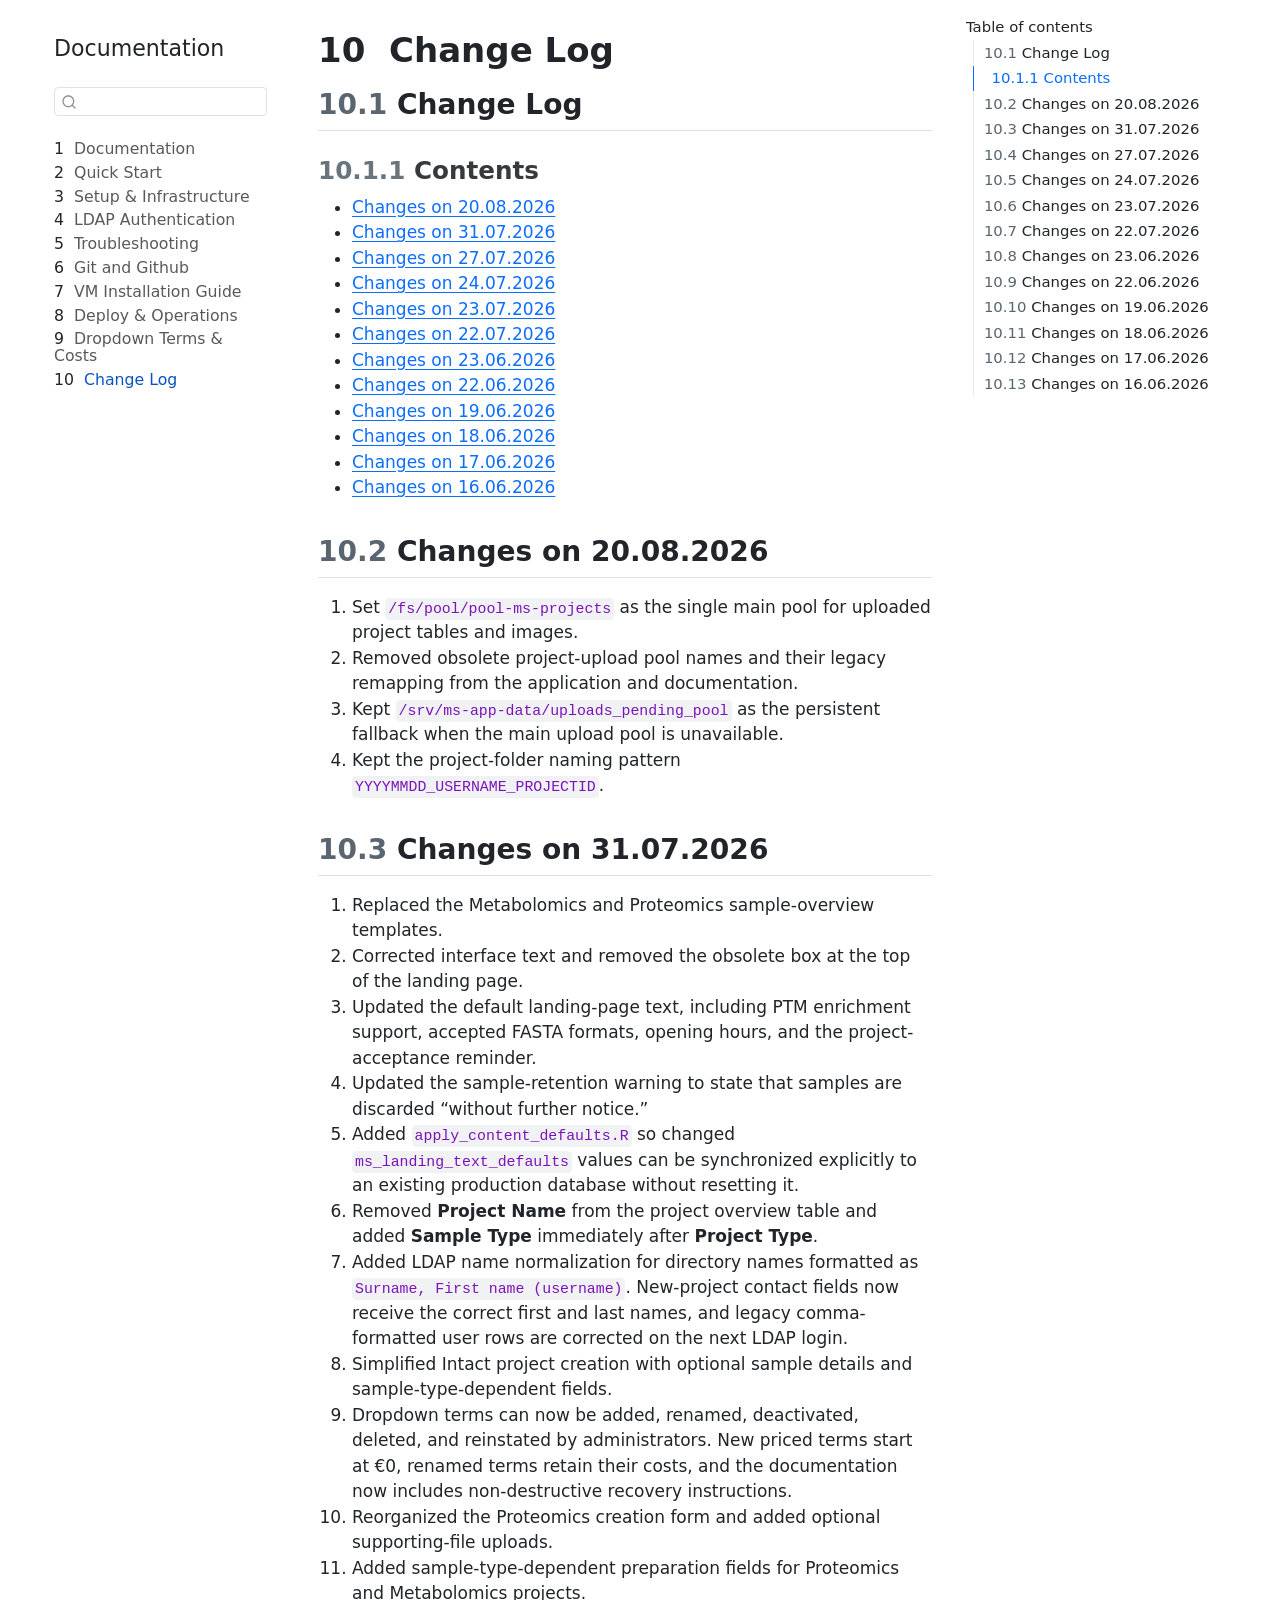
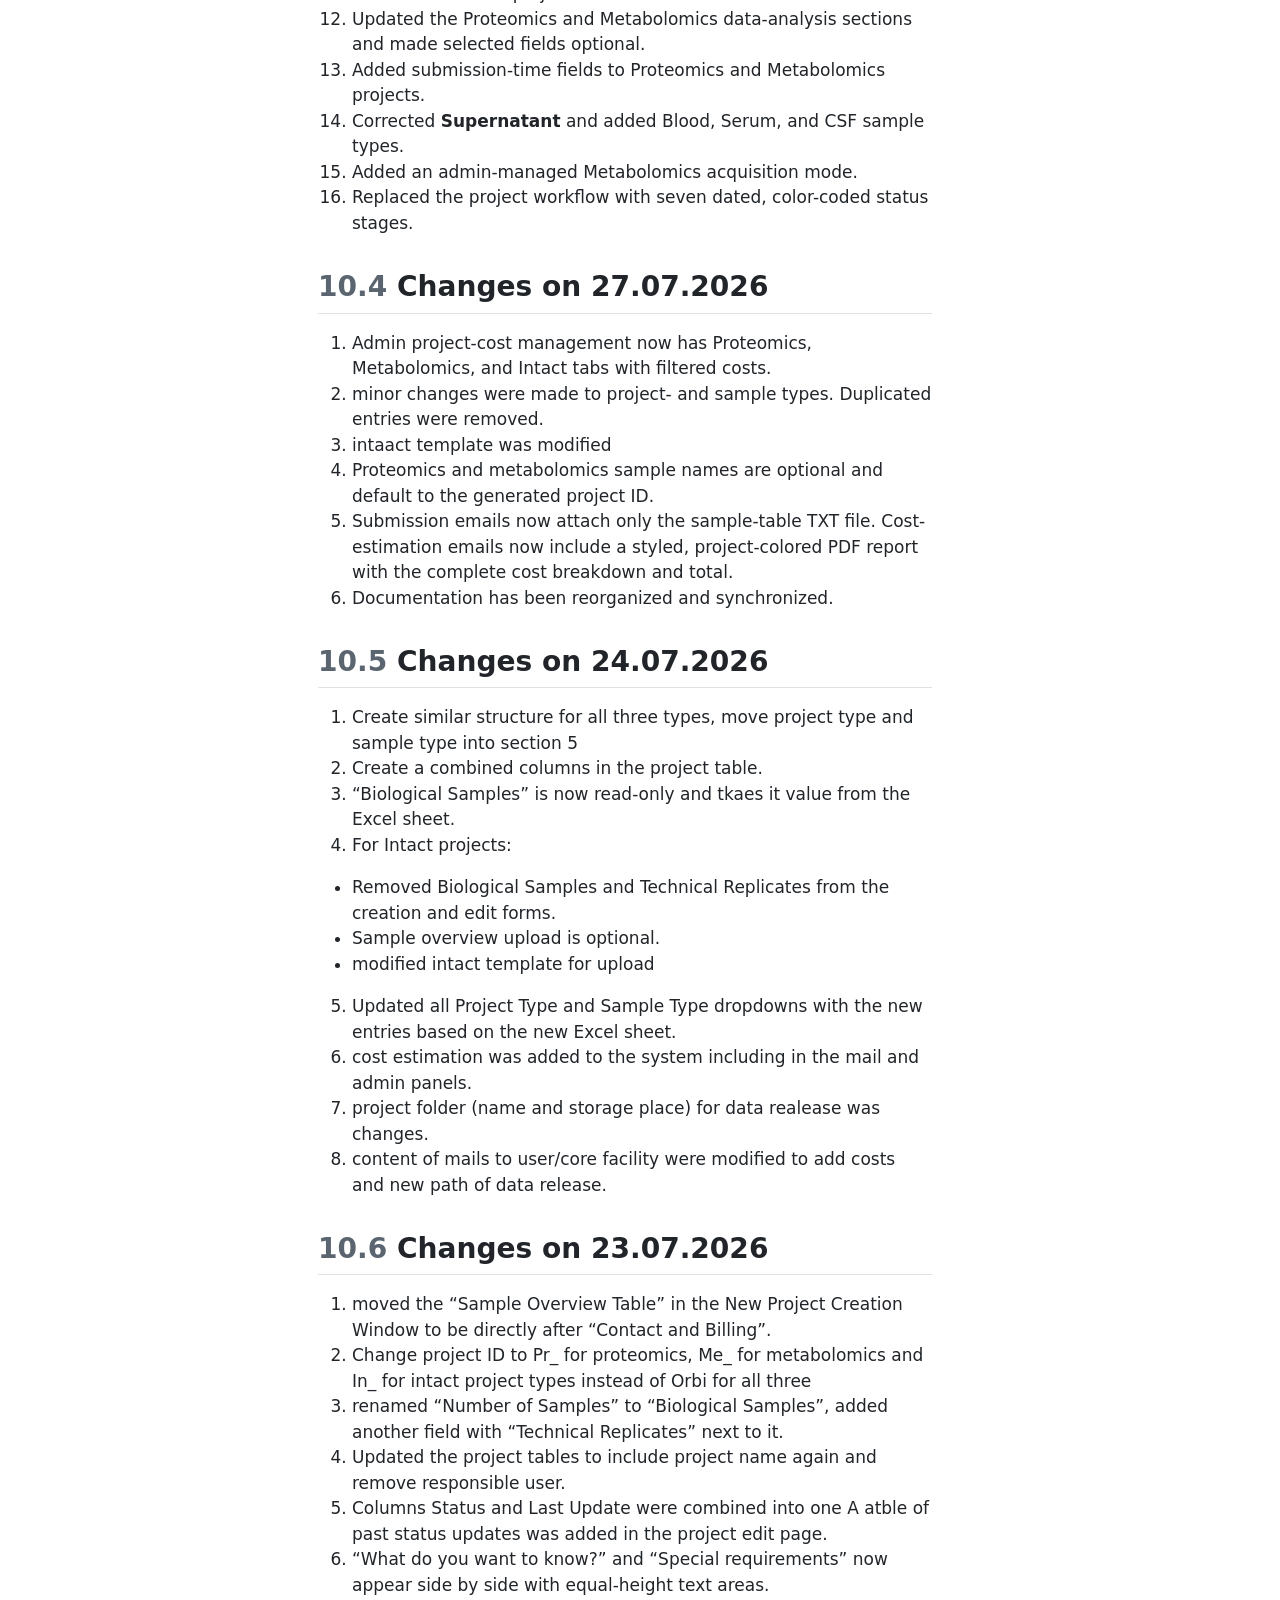
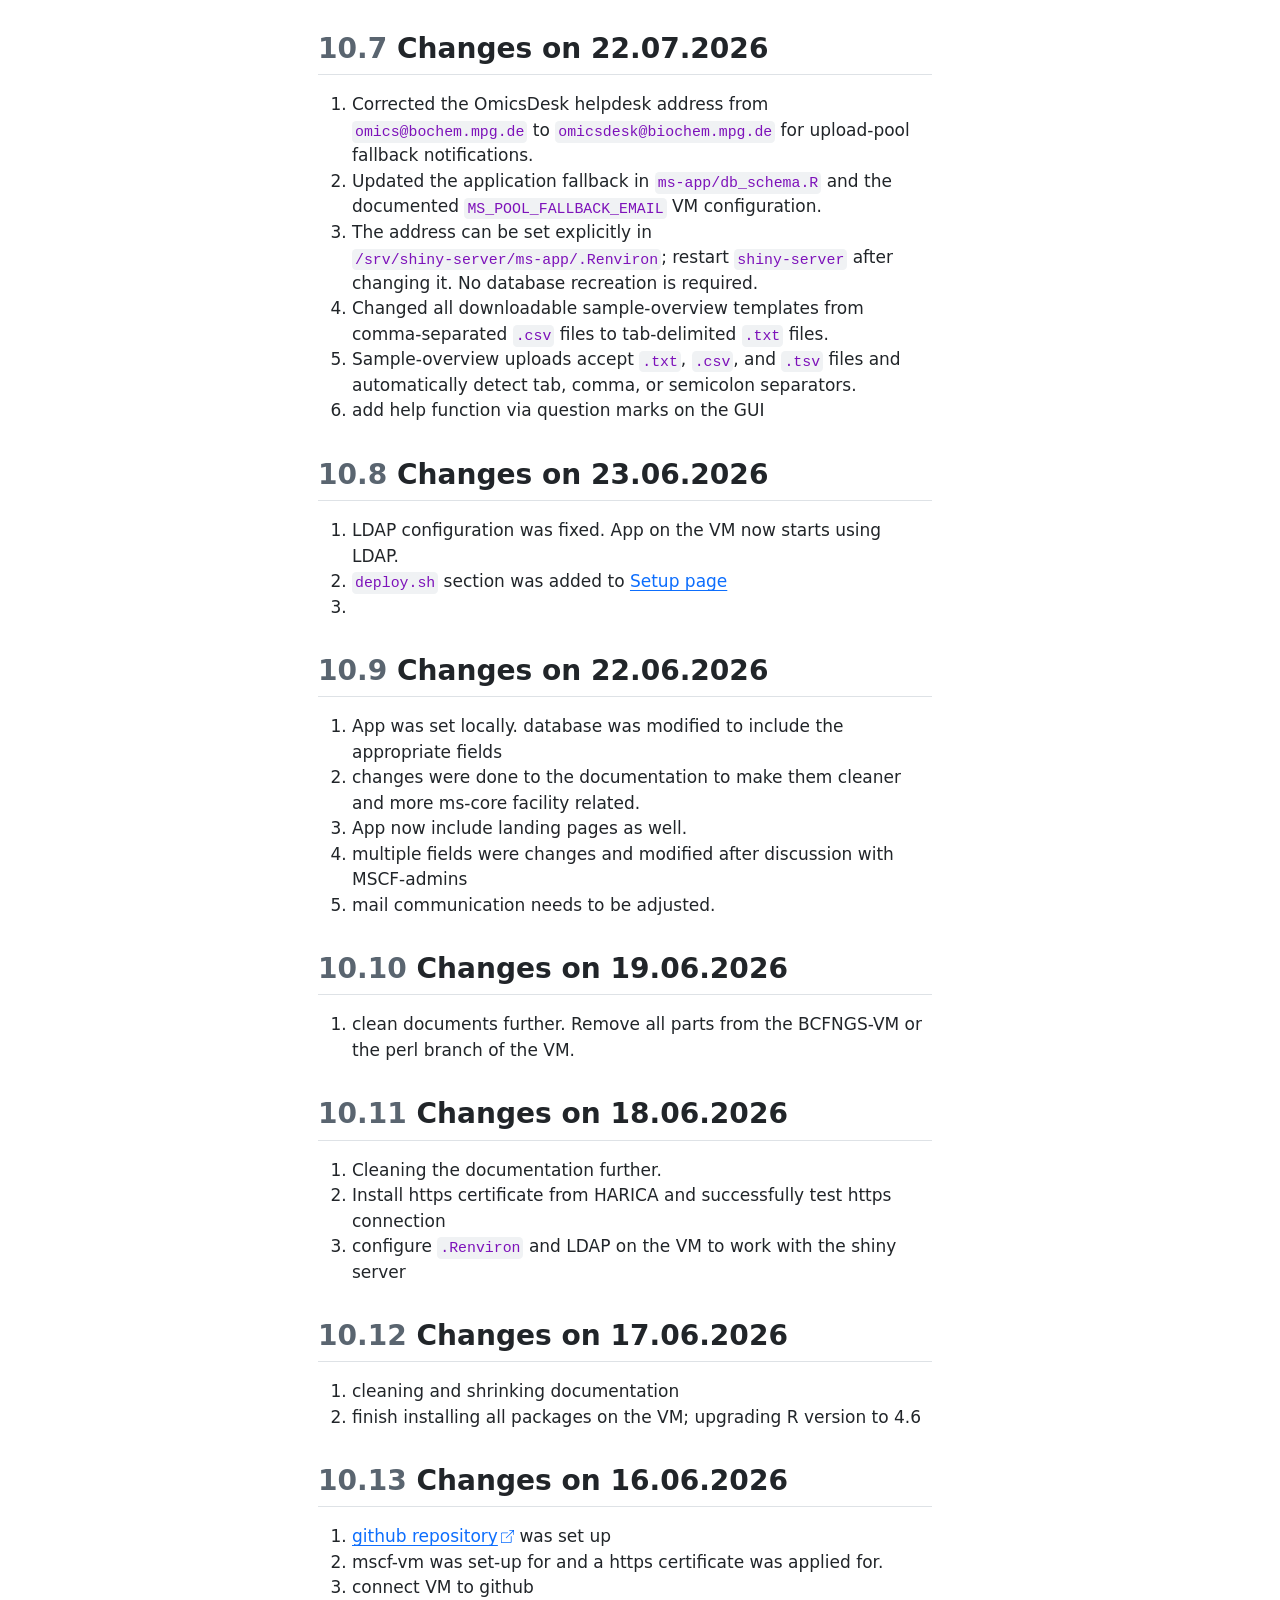
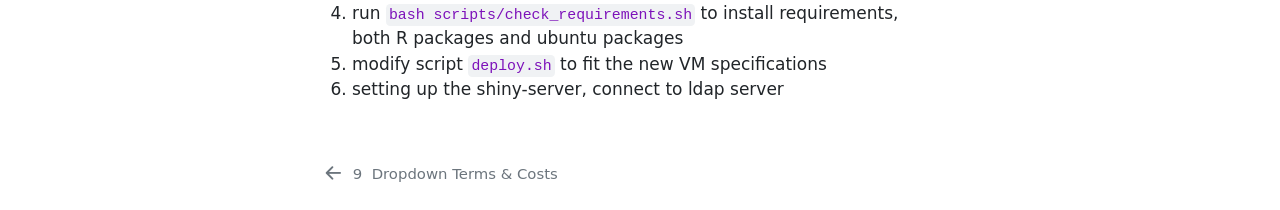
==== commit 8840fae6: "Built site for gh-pages" ====
--- a/chapters/change-log.html
+++ b/chapters/change-log.html
@@ -181,17 +181,18 @@
   <ul class="collapse">
   <li><a href="#contents" id="toc-contents" class="nav-link" data-scroll-target="#contents"><span class="header-section-number">10.1.1</span> Contents</a></li>
   </ul></li>
-  <li><a href="#changes-on-31.07.2026" id="toc-changes-on-31.07.2026" class="nav-link" data-scroll-target="#changes-on-31.07.2026"><span class="header-section-number">10.2</span> Changes on 31.07.2026</a></li>
-  <li><a href="#changes-on-27.07.2026" id="toc-changes-on-27.07.2026" class="nav-link" data-scroll-target="#changes-on-27.07.2026"><span class="header-section-number">10.3</span> Changes on 27.07.2026</a></li>
-  <li><a href="#changes-on-24.07.2026" id="toc-changes-on-24.07.2026" class="nav-link" data-scroll-target="#changes-on-24.07.2026"><span class="header-section-number">10.4</span> Changes on 24.07.2026</a></li>
-  <li><a href="#changes-on-23.07.2026" id="toc-changes-on-23.07.2026" class="nav-link" data-scroll-target="#changes-on-23.07.2026"><span class="header-section-number">10.5</span> Changes on 23.07.2026</a></li>
-  <li><a href="#changes-on-22.07.2026" id="toc-changes-on-22.07.2026" class="nav-link" data-scroll-target="#changes-on-22.07.2026"><span class="header-section-number">10.6</span> Changes on 22.07.2026</a></li>
-  <li><a href="#changes-on-23.06.2026" id="toc-changes-on-23.06.2026" class="nav-link" data-scroll-target="#changes-on-23.06.2026"><span class="header-section-number">10.7</span> Changes on 23.06.2026</a></li>
-  <li><a href="#changes-on-22.06.2026" id="toc-changes-on-22.06.2026" class="nav-link" data-scroll-target="#changes-on-22.06.2026"><span class="header-section-number">10.8</span> Changes on 22.06.2026</a></li>
-  <li><a href="#changes-on-19.06.2026" id="toc-changes-on-19.06.2026" class="nav-link" data-scroll-target="#changes-on-19.06.2026"><span class="header-section-number">10.9</span> Changes on 19.06.2026</a></li>
-  <li><a href="#changes-on-18.06.2026" id="toc-changes-on-18.06.2026" class="nav-link" data-scroll-target="#changes-on-18.06.2026"><span class="header-section-number">10.10</span> Changes on 18.06.2026</a></li>
-  <li><a href="#changes-on-17.06.2026" id="toc-changes-on-17.06.2026" class="nav-link" data-scroll-target="#changes-on-17.06.2026"><span class="header-section-number">10.11</span> Changes on 17.06.2026</a></li>
-  <li><a href="#changes-on-16.06.2026" id="toc-changes-on-16.06.2026" class="nav-link" data-scroll-target="#changes-on-16.06.2026"><span class="header-section-number">10.12</span> Changes on 16.06.2026</a></li>
+  <li><a href="#changes-on-20.08.2026" id="toc-changes-on-20.08.2026" class="nav-link" data-scroll-target="#changes-on-20.08.2026"><span class="header-section-number">10.2</span> Changes on 20.08.2026</a></li>
+  <li><a href="#changes-on-31.07.2026" id="toc-changes-on-31.07.2026" class="nav-link" data-scroll-target="#changes-on-31.07.2026"><span class="header-section-number">10.3</span> Changes on 31.07.2026</a></li>
+  <li><a href="#changes-on-27.07.2026" id="toc-changes-on-27.07.2026" class="nav-link" data-scroll-target="#changes-on-27.07.2026"><span class="header-section-number">10.4</span> Changes on 27.07.2026</a></li>
+  <li><a href="#changes-on-24.07.2026" id="toc-changes-on-24.07.2026" class="nav-link" data-scroll-target="#changes-on-24.07.2026"><span class="header-section-number">10.5</span> Changes on 24.07.2026</a></li>
+  <li><a href="#changes-on-23.07.2026" id="toc-changes-on-23.07.2026" class="nav-link" data-scroll-target="#changes-on-23.07.2026"><span class="header-section-number">10.6</span> Changes on 23.07.2026</a></li>
+  <li><a href="#changes-on-22.07.2026" id="toc-changes-on-22.07.2026" class="nav-link" data-scroll-target="#changes-on-22.07.2026"><span class="header-section-number">10.7</span> Changes on 22.07.2026</a></li>
+  <li><a href="#changes-on-23.06.2026" id="toc-changes-on-23.06.2026" class="nav-link" data-scroll-target="#changes-on-23.06.2026"><span class="header-section-number">10.8</span> Changes on 23.06.2026</a></li>
+  <li><a href="#changes-on-22.06.2026" id="toc-changes-on-22.06.2026" class="nav-link" data-scroll-target="#changes-on-22.06.2026"><span class="header-section-number">10.9</span> Changes on 22.06.2026</a></li>
+  <li><a href="#changes-on-19.06.2026" id="toc-changes-on-19.06.2026" class="nav-link" data-scroll-target="#changes-on-19.06.2026"><span class="header-section-number">10.10</span> Changes on 19.06.2026</a></li>
+  <li><a href="#changes-on-18.06.2026" id="toc-changes-on-18.06.2026" class="nav-link" data-scroll-target="#changes-on-18.06.2026"><span class="header-section-number">10.11</span> Changes on 18.06.2026</a></li>
+  <li><a href="#changes-on-17.06.2026" id="toc-changes-on-17.06.2026" class="nav-link" data-scroll-target="#changes-on-17.06.2026"><span class="header-section-number">10.12</span> Changes on 17.06.2026</a></li>
+  <li><a href="#changes-on-16.06.2026" id="toc-changes-on-16.06.2026" class="nav-link" data-scroll-target="#changes-on-16.06.2026"><span class="header-section-number">10.13</span> Changes on 16.06.2026</a></li>
   </ul>
 </nav>
     </div>
@@ -222,6 +223,7 @@
 <section id="contents" class="level3" data-number="10.1.1">
 <h3 data-number="10.1.1" class="anchored" data-anchor-id="contents"><span class="header-section-number">10.1.1</span> Contents</h3>
 <ul>
+<li><a href="#changes-on-20.08.2026">Changes on 20.08.2026</a></li>
 <li><a href="#changes-on-31.07.2026">Changes on 31.07.2026</a></li>
 <li><a href="#changes-on-27.07.2026">Changes on 27.07.2026</a></li>
 <li><a href="#changes-on-24.07.2026">Changes on 24.07.2026</a></li>
@@ -236,8 +238,17 @@
 </ul>
 </section>
 </section>
-<section id="changes-on-31.07.2026" class="level2" data-number="10.2">
-<h2 data-number="10.2" class="anchored" data-anchor-id="changes-on-31.07.2026"><span class="header-section-number">10.2</span> Changes on 31.07.2026</h2>
+<section id="changes-on-20.08.2026" class="level2" data-number="10.2">
+<h2 data-number="10.2" class="anchored" data-anchor-id="changes-on-20.08.2026"><span class="header-section-number">10.2</span> Changes on 20.08.2026</h2>
+<ol type="1">
+<li>Set <code>/fs/pool/pool-ms-projects</code> as the single main pool for uploaded project tables and images.</li>
+<li>Removed obsolete project-upload pool names and their legacy remapping from the application and documentation.</li>
+<li>Kept <code>/srv/ms-app-data/uploads_pending_pool</code> as the persistent fallback when the main upload pool is unavailable.</li>
+<li>Kept the project-folder naming pattern <code>YYYYMMDD_USERNAME_PROJECTID</code>.</li>
+</ol>
+</section>
+<section id="changes-on-31.07.2026" class="level2" data-number="10.3">
+<h2 data-number="10.3" class="anchored" data-anchor-id="changes-on-31.07.2026"><span class="header-section-number">10.3</span> Changes on 31.07.2026</h2>
 <ol type="1">
 <li>Replaced the Metabolomics and Proteomics sample-overview templates.</li>
 <li>Corrected interface text and removed the obsolete box at the top of the landing page.</li>
@@ -257,8 +268,8 @@
 <li>Replaced the project workflow with seven dated, color-coded status stages.</li>
 </ol>
 </section>
-<section id="changes-on-27.07.2026" class="level2" data-number="10.3">
-<h2 data-number="10.3" class="anchored" data-anchor-id="changes-on-27.07.2026"><span class="header-section-number">10.3</span> Changes on 27.07.2026</h2>
+<section id="changes-on-27.07.2026" class="level2" data-number="10.4">
+<h2 data-number="10.4" class="anchored" data-anchor-id="changes-on-27.07.2026"><span class="header-section-number">10.4</span> Changes on 27.07.2026</h2>
 <ol type="1">
 <li>Admin project-cost management now has Proteomics, Metabolomics, and Intact tabs with filtered costs.</li>
 <li>minor changes were made to project- and sample types. Duplicated entries were removed.</li>
@@ -268,8 +279,8 @@
 <li>Documentation has been reorganized and synchronized.</li>
 </ol>
 </section>
-<section id="changes-on-24.07.2026" class="level2" data-number="10.4">
-<h2 data-number="10.4" class="anchored" data-anchor-id="changes-on-24.07.2026"><span class="header-section-number">10.4</span> Changes on 24.07.2026</h2>
+<section id="changes-on-24.07.2026" class="level2" data-number="10.5">
+<h2 data-number="10.5" class="anchored" data-anchor-id="changes-on-24.07.2026"><span class="header-section-number">10.5</span> Changes on 24.07.2026</h2>
 <ol type="1">
 <li>Create similar structure for all three types, move project type and sample type into section 5</li>
 <li>Create a combined columns in the project table.</li>
@@ -288,8 +299,8 @@
 <li>content of mails to user/core facility were modified to add costs and new path of data release.</li>
 </ol>
 </section>
-<section id="changes-on-23.07.2026" class="level2" data-number="10.5">
-<h2 data-number="10.5" class="anchored" data-anchor-id="changes-on-23.07.2026"><span class="header-section-number">10.5</span> Changes on 23.07.2026</h2>
+<section id="changes-on-23.07.2026" class="level2" data-number="10.6">
+<h2 data-number="10.6" class="anchored" data-anchor-id="changes-on-23.07.2026"><span class="header-section-number">10.6</span> Changes on 23.07.2026</h2>
 <ol type="1">
 <li>moved the “Sample Overview Table” in the New Project Creation Window to be directly after “Contact and Billing”.</li>
 <li>Change project ID to Pr_ for proteomics, Me_ for metabolomics and In_ for intact project types instead of Orbi for all three</li>
@@ -299,8 +310,8 @@
 <li>“What do you want to know?” and “Special requirements” now appear side by side with equal-height text areas.</li>
 </ol>
 </section>
-<section id="changes-on-22.07.2026" class="level2" data-number="10.6">
-<h2 data-number="10.6" class="anchored" data-anchor-id="changes-on-22.07.2026"><span class="header-section-number">10.6</span> Changes on 22.07.2026</h2>
+<section id="changes-on-22.07.2026" class="level2" data-number="10.7">
+<h2 data-number="10.7" class="anchored" data-anchor-id="changes-on-22.07.2026"><span class="header-section-number">10.7</span> Changes on 22.07.2026</h2>
 <ol type="1">
 <li>Corrected the OmicsDesk helpdesk address from <code>omics@bochem.mpg.de</code> to <code>omicsdesk@biochem.mpg.de</code> for upload-pool fallback notifications.</li>
 <li>Updated the application fallback in <code>ms-app/db_schema.R</code> and the documented <code>MS_POOL_FALLBACK_EMAIL</code> VM configuration.</li>
@@ -310,16 +321,16 @@
 <li>add help function via question marks on the GUI</li>
 </ol>
 </section>
-<section id="changes-on-23.06.2026" class="level2" data-number="10.7">
-<h2 data-number="10.7" class="anchored" data-anchor-id="changes-on-23.06.2026"><span class="header-section-number">10.7</span> Changes on 23.06.2026</h2>
+<section id="changes-on-23.06.2026" class="level2" data-number="10.8">
+<h2 data-number="10.8" class="anchored" data-anchor-id="changes-on-23.06.2026"><span class="header-section-number">10.8</span> Changes on 23.06.2026</h2>
 <ol type="1">
 <li>LDAP configuration was fixed. App on the VM now starts using LDAP.</li>
 <li><code>deploy.sh</code> section was added to <a href="../chapters/setup-infrastructure.html#deploy-(vm)">Setup page</a></li>
 <li></li>
 </ol>
 </section>
-<section id="changes-on-22.06.2026" class="level2" data-number="10.8">
-<h2 data-number="10.8" class="anchored" data-anchor-id="changes-on-22.06.2026"><span class="header-section-number">10.8</span> Changes on 22.06.2026</h2>
+<section id="changes-on-22.06.2026" class="level2" data-number="10.9">
+<h2 data-number="10.9" class="anchored" data-anchor-id="changes-on-22.06.2026"><span class="header-section-number">10.9</span> Changes on 22.06.2026</h2>
 <ol type="1">
 <li>App was set locally. database was modified to include the appropriate fields</li>
 <li>changes were done to the documentation to make them cleaner and more ms-core facility related.</li>
@@ -328,29 +339,29 @@
 <li>mail communication needs to be adjusted.</li>
 </ol>
 </section>
-<section id="changes-on-19.06.2026" class="level2" data-number="10.9">
-<h2 data-number="10.9" class="anchored" data-anchor-id="changes-on-19.06.2026"><span class="header-section-number">10.9</span> Changes on 19.06.2026</h2>
+<section id="changes-on-19.06.2026" class="level2" data-number="10.10">
+<h2 data-number="10.10" class="anchored" data-anchor-id="changes-on-19.06.2026"><span class="header-section-number">10.10</span> Changes on 19.06.2026</h2>
 <ol type="1">
 <li>clean documents further. Remove all parts from the BCFNGS-VM or the perl branch of the VM.</li>
 </ol>
 </section>
-<section id="changes-on-18.06.2026" class="level2" data-number="10.10">
-<h2 data-number="10.10" class="anchored" data-anchor-id="changes-on-18.06.2026"><span class="header-section-number">10.10</span> Changes on 18.06.2026</h2>
+<section id="changes-on-18.06.2026" class="level2" data-number="10.11">
+<h2 data-number="10.11" class="anchored" data-anchor-id="changes-on-18.06.2026"><span class="header-section-number">10.11</span> Changes on 18.06.2026</h2>
 <ol type="1">
 <li>Cleaning the documentation further.</li>
 <li>Install https certificate from HARICA and successfully test https connection</li>
 <li>configure <code>.Renviron</code> and LDAP on the VM to work with the shiny server</li>
 </ol>
 </section>
-<section id="changes-on-17.06.2026" class="level2" data-number="10.11">
-<h2 data-number="10.11" class="anchored" data-anchor-id="changes-on-17.06.2026"><span class="header-section-number">10.11</span> Changes on 17.06.2026</h2>
+<section id="changes-on-17.06.2026" class="level2" data-number="10.12">
+<h2 data-number="10.12" class="anchored" data-anchor-id="changes-on-17.06.2026"><span class="header-section-number">10.12</span> Changes on 17.06.2026</h2>
 <ol type="1">
 <li>cleaning and shrinking documentation</li>
 <li>finish installing all packages on the VM; upgrading R version to 4.6</li>
 </ol>
 </section>
-<section id="changes-on-16.06.2026" class="level2" data-number="10.12">
-<h2 data-number="10.12" class="anchored" data-anchor-id="changes-on-16.06.2026"><span class="header-section-number">10.12</span> Changes on 16.06.2026</h2>
+<section id="changes-on-16.06.2026" class="level2" data-number="10.13">
+<h2 data-number="10.13" class="anchored" data-anchor-id="changes-on-16.06.2026"><span class="header-section-number">10.13</span> Changes on 16.06.2026</h2>
 <ol type="1">
 <li><a href="https://github.com/yeroslaviz/BCFMS-project-management">github repository</a> was set up</li>
 <li>mscf-vm was set-up for and a https certificate was applied for.</li>
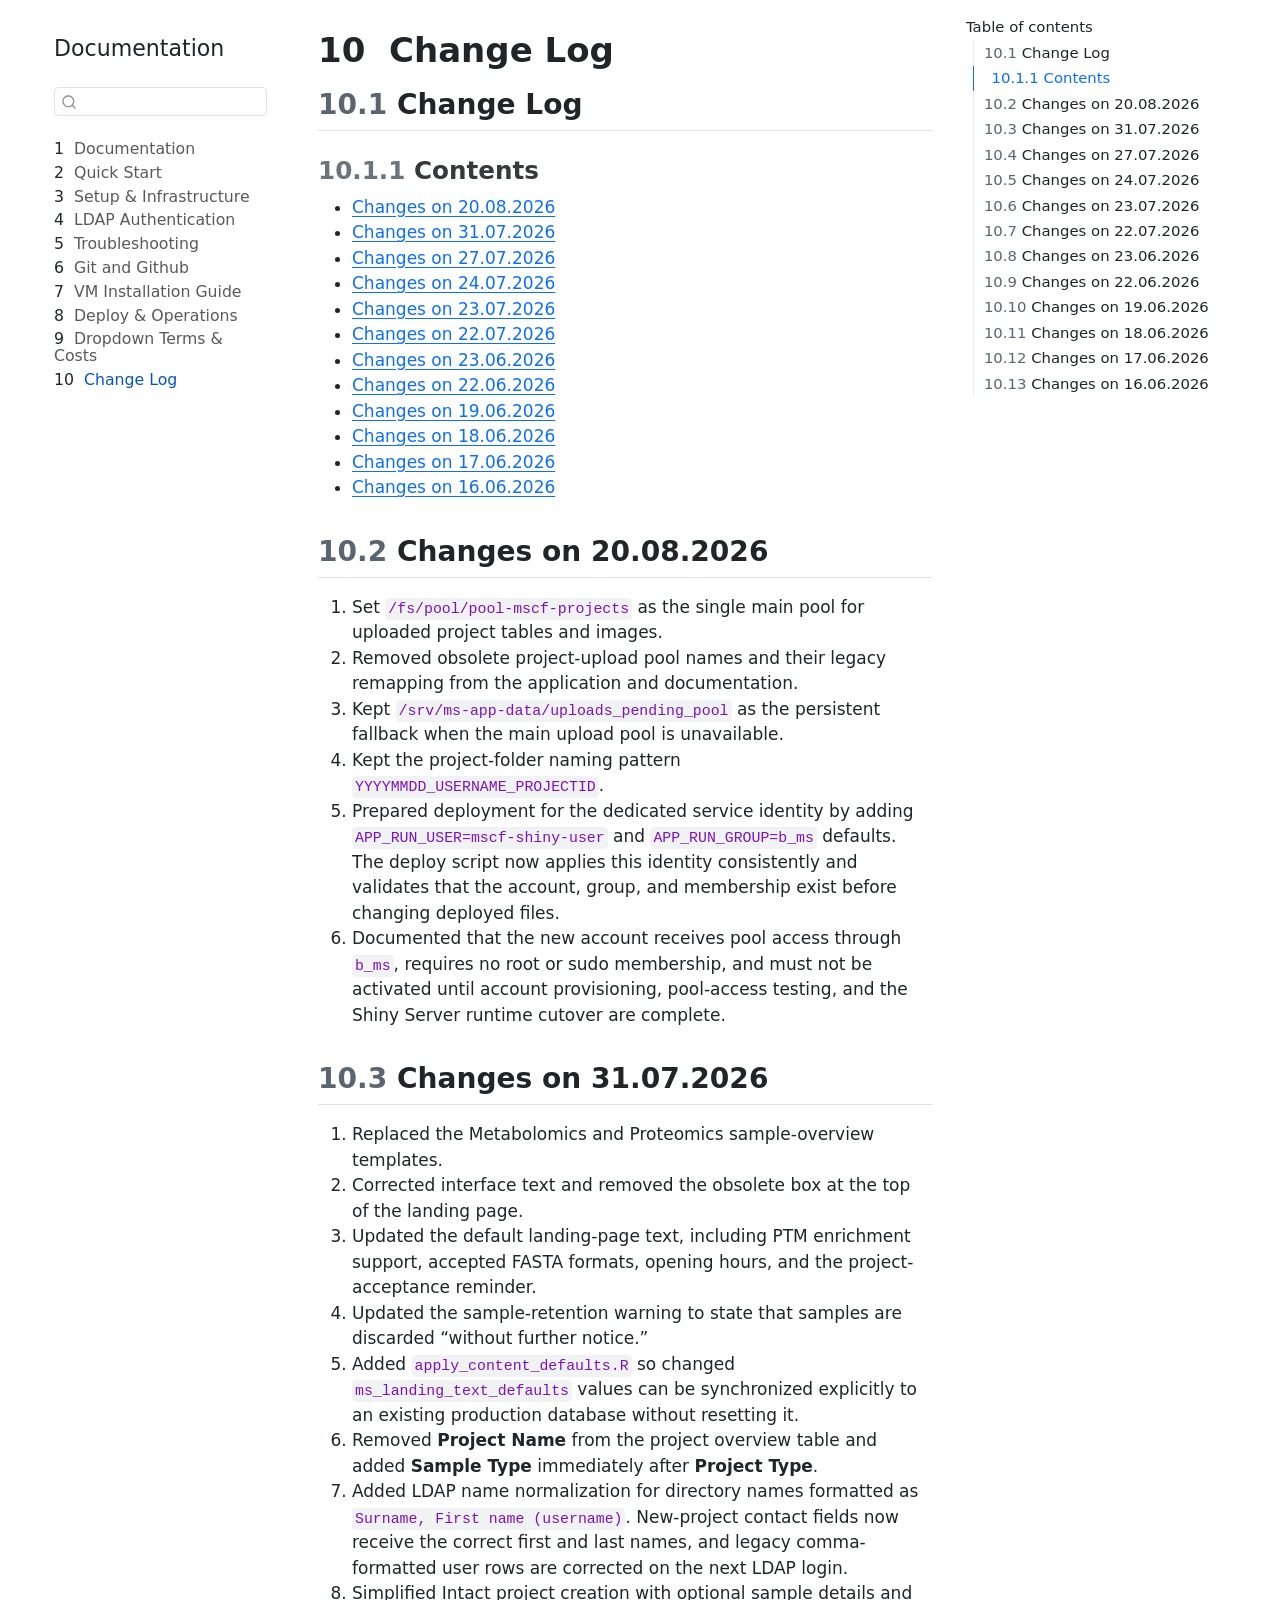
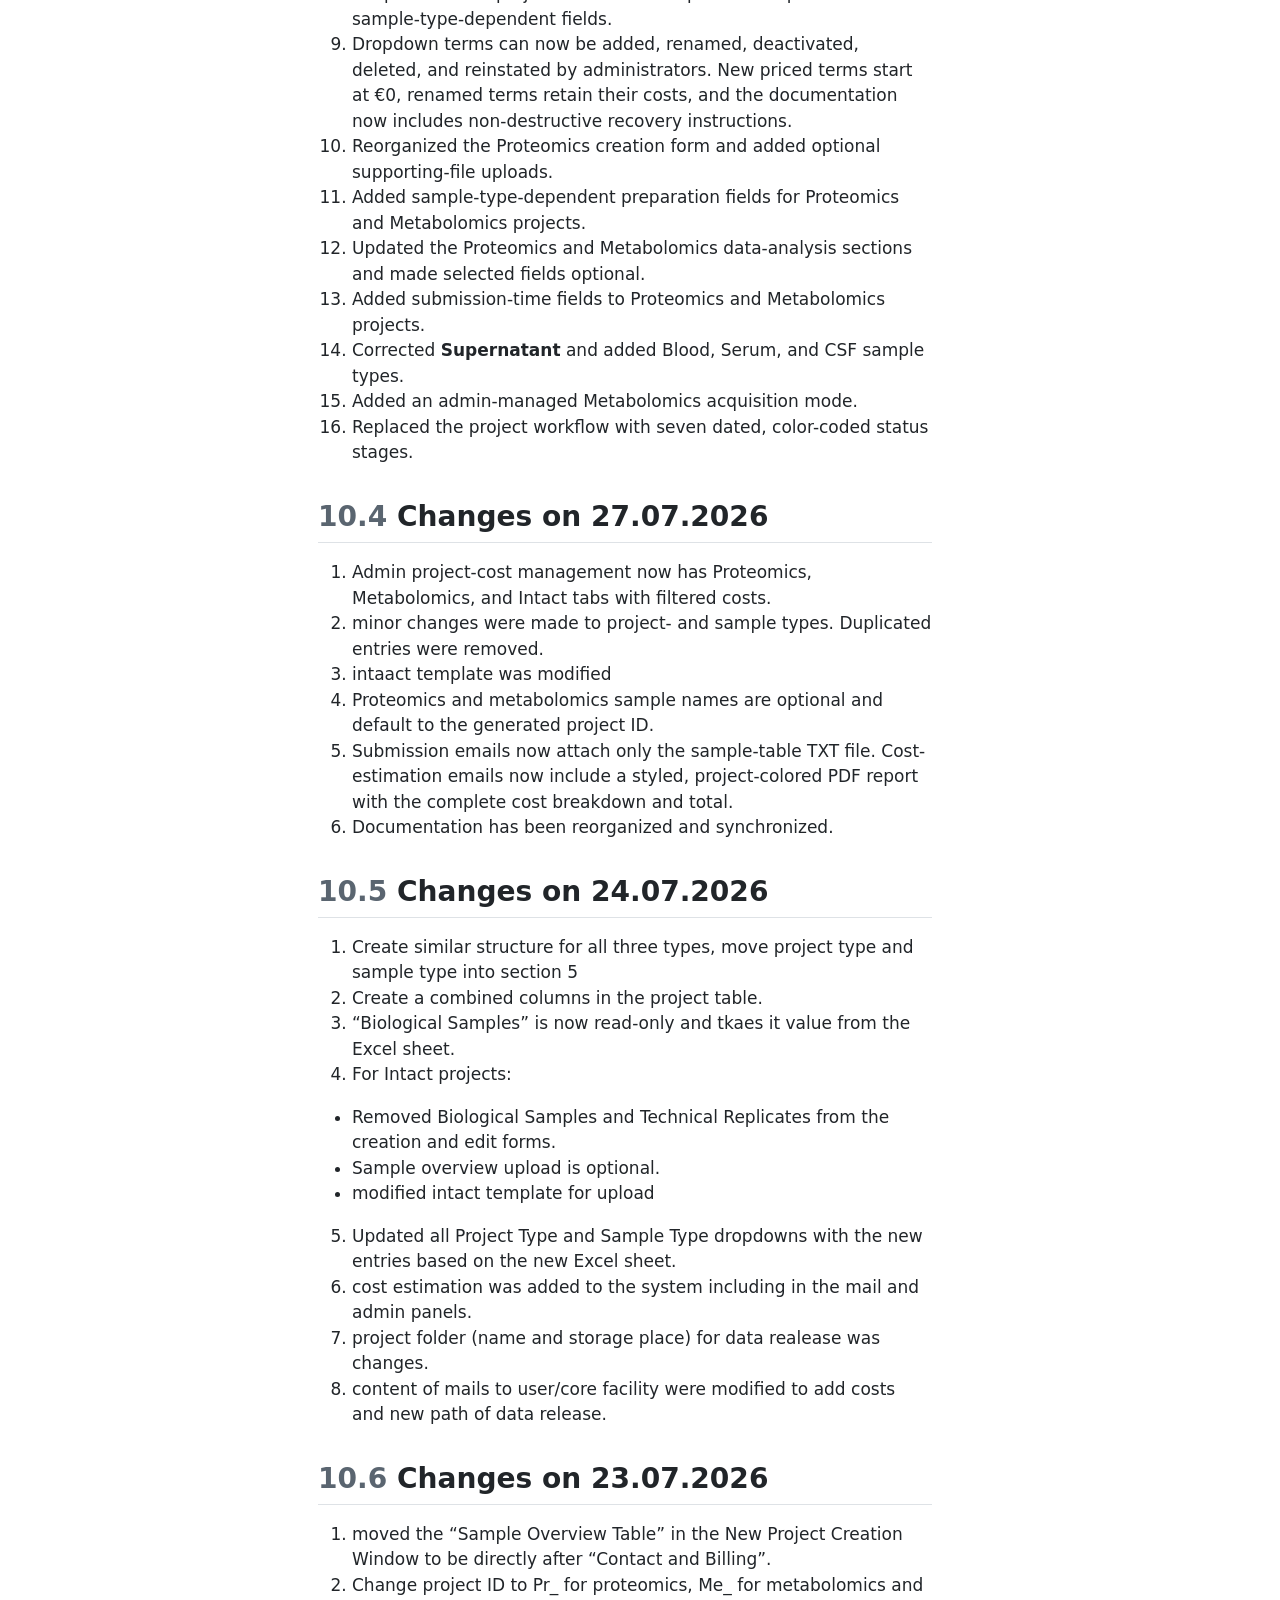
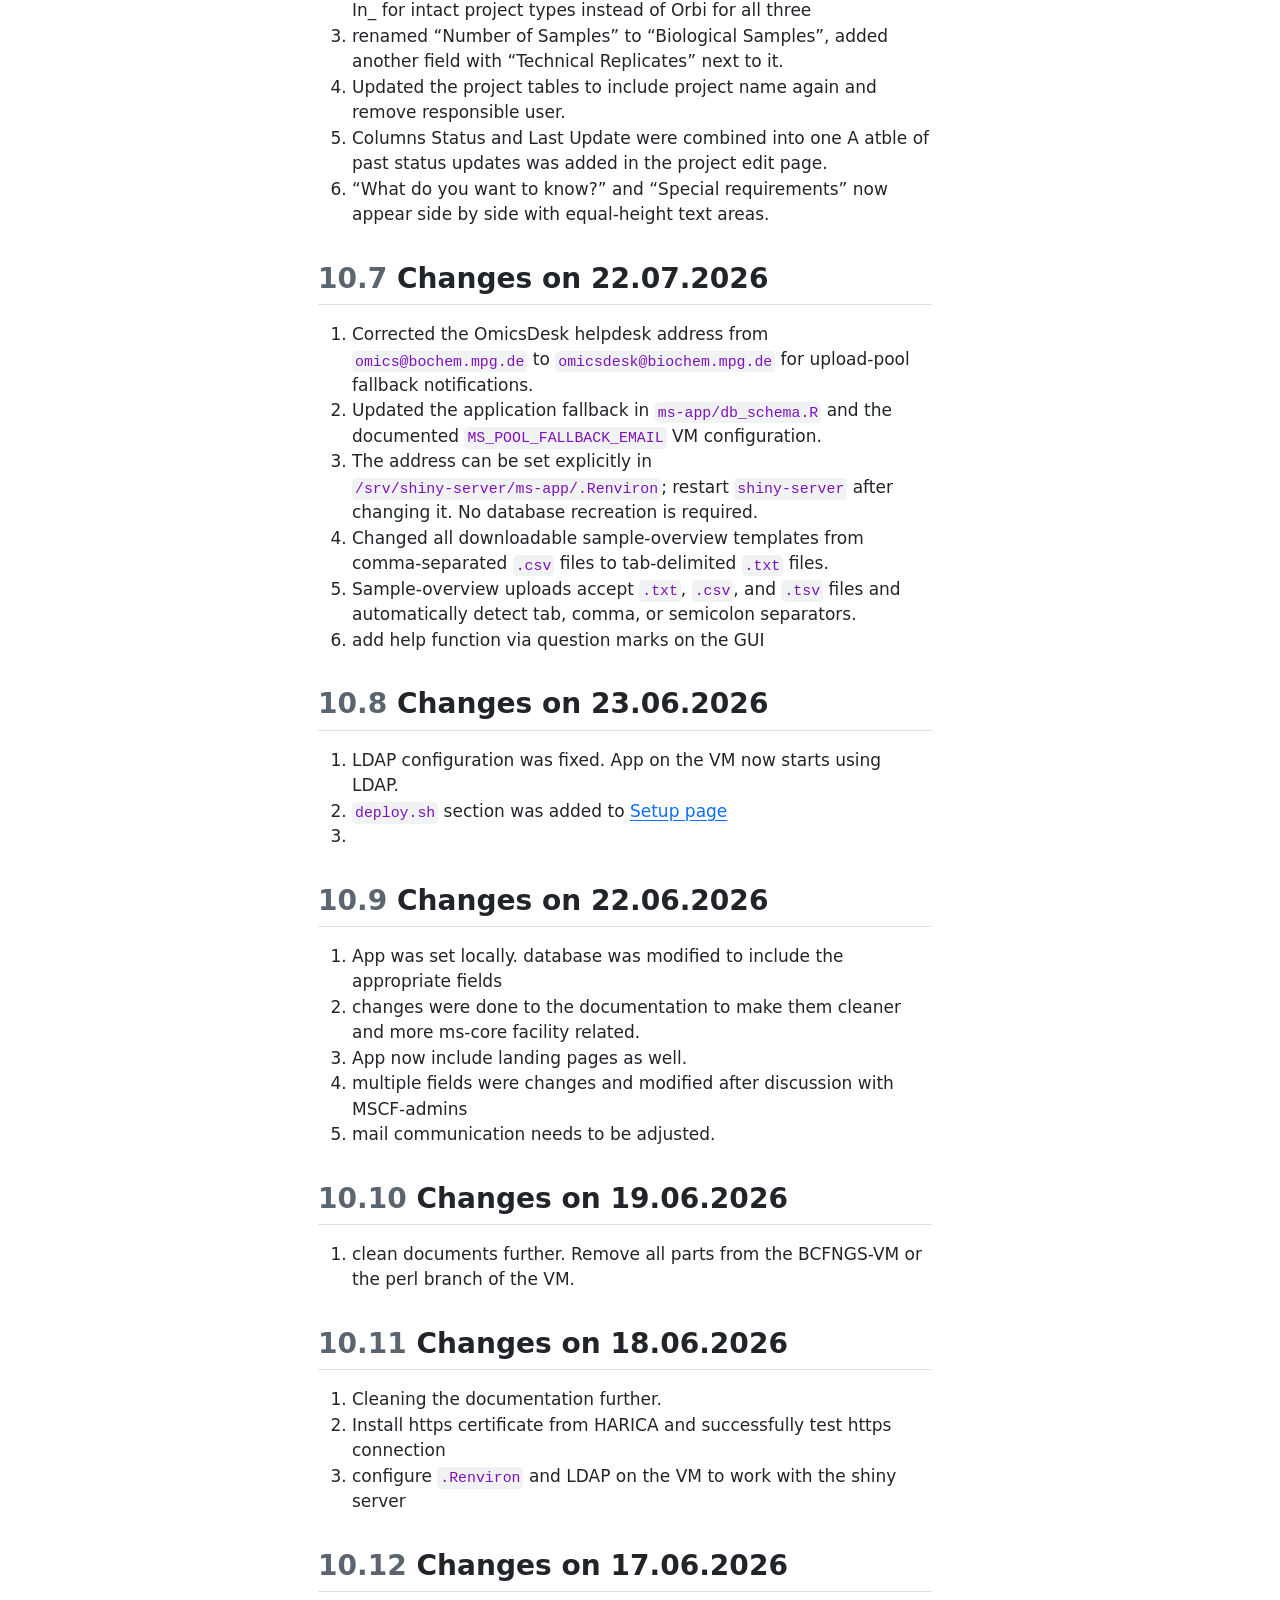
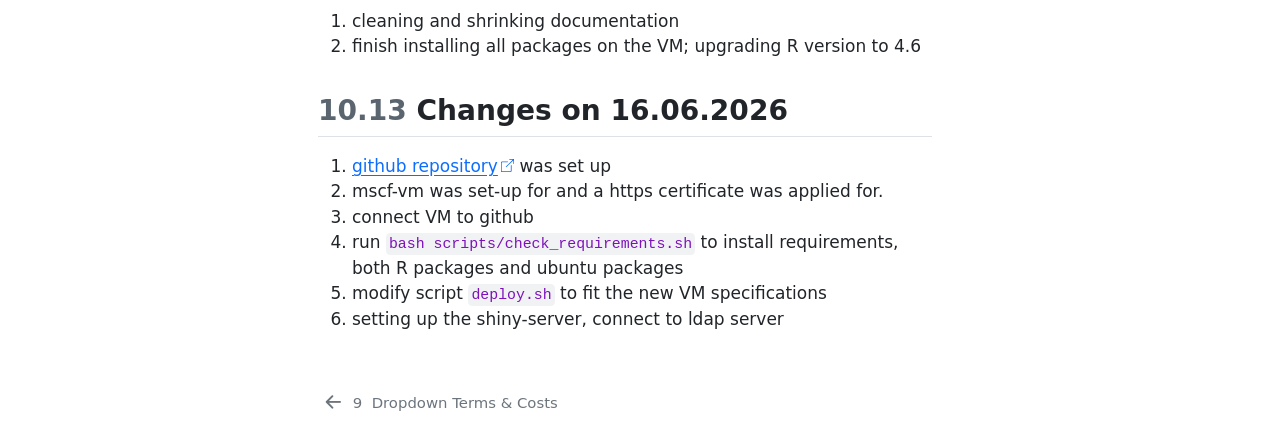
==== commit 73e1ef6e: "Built site for gh-pages" ====
--- a/chapters/change-log.html
+++ b/chapters/change-log.html
@@ -241,10 +241,12 @@
 <section id="changes-on-20.08.2026" class="level2" data-number="10.2">
 <h2 data-number="10.2" class="anchored" data-anchor-id="changes-on-20.08.2026"><span class="header-section-number">10.2</span> Changes on 20.08.2026</h2>
 <ol type="1">
-<li>Set <code>/fs/pool/pool-ms-projects</code> as the single main pool for uploaded project tables and images.</li>
+<li>Set <code>/fs/pool/pool-mscf-projects</code> as the single main pool for uploaded project tables and images.</li>
 <li>Removed obsolete project-upload pool names and their legacy remapping from the application and documentation.</li>
 <li>Kept <code>/srv/ms-app-data/uploads_pending_pool</code> as the persistent fallback when the main upload pool is unavailable.</li>
 <li>Kept the project-folder naming pattern <code>YYYYMMDD_USERNAME_PROJECTID</code>.</li>
+<li>Prepared deployment for the dedicated service identity by adding <code>APP_RUN_USER=mscf-shiny-user</code> and <code>APP_RUN_GROUP=b_ms</code> defaults. The deploy script now applies this identity consistently and validates that the account, group, and membership exist before changing deployed files.</li>
+<li>Documented that the new account receives pool access through <code>b_ms</code>, requires no root or sudo membership, and must not be activated until account provisioning, pool-access testing, and the Shiny Server runtime cutover are complete.</li>
 </ol>
 </section>
 <section id="changes-on-31.07.2026" class="level2" data-number="10.3">
